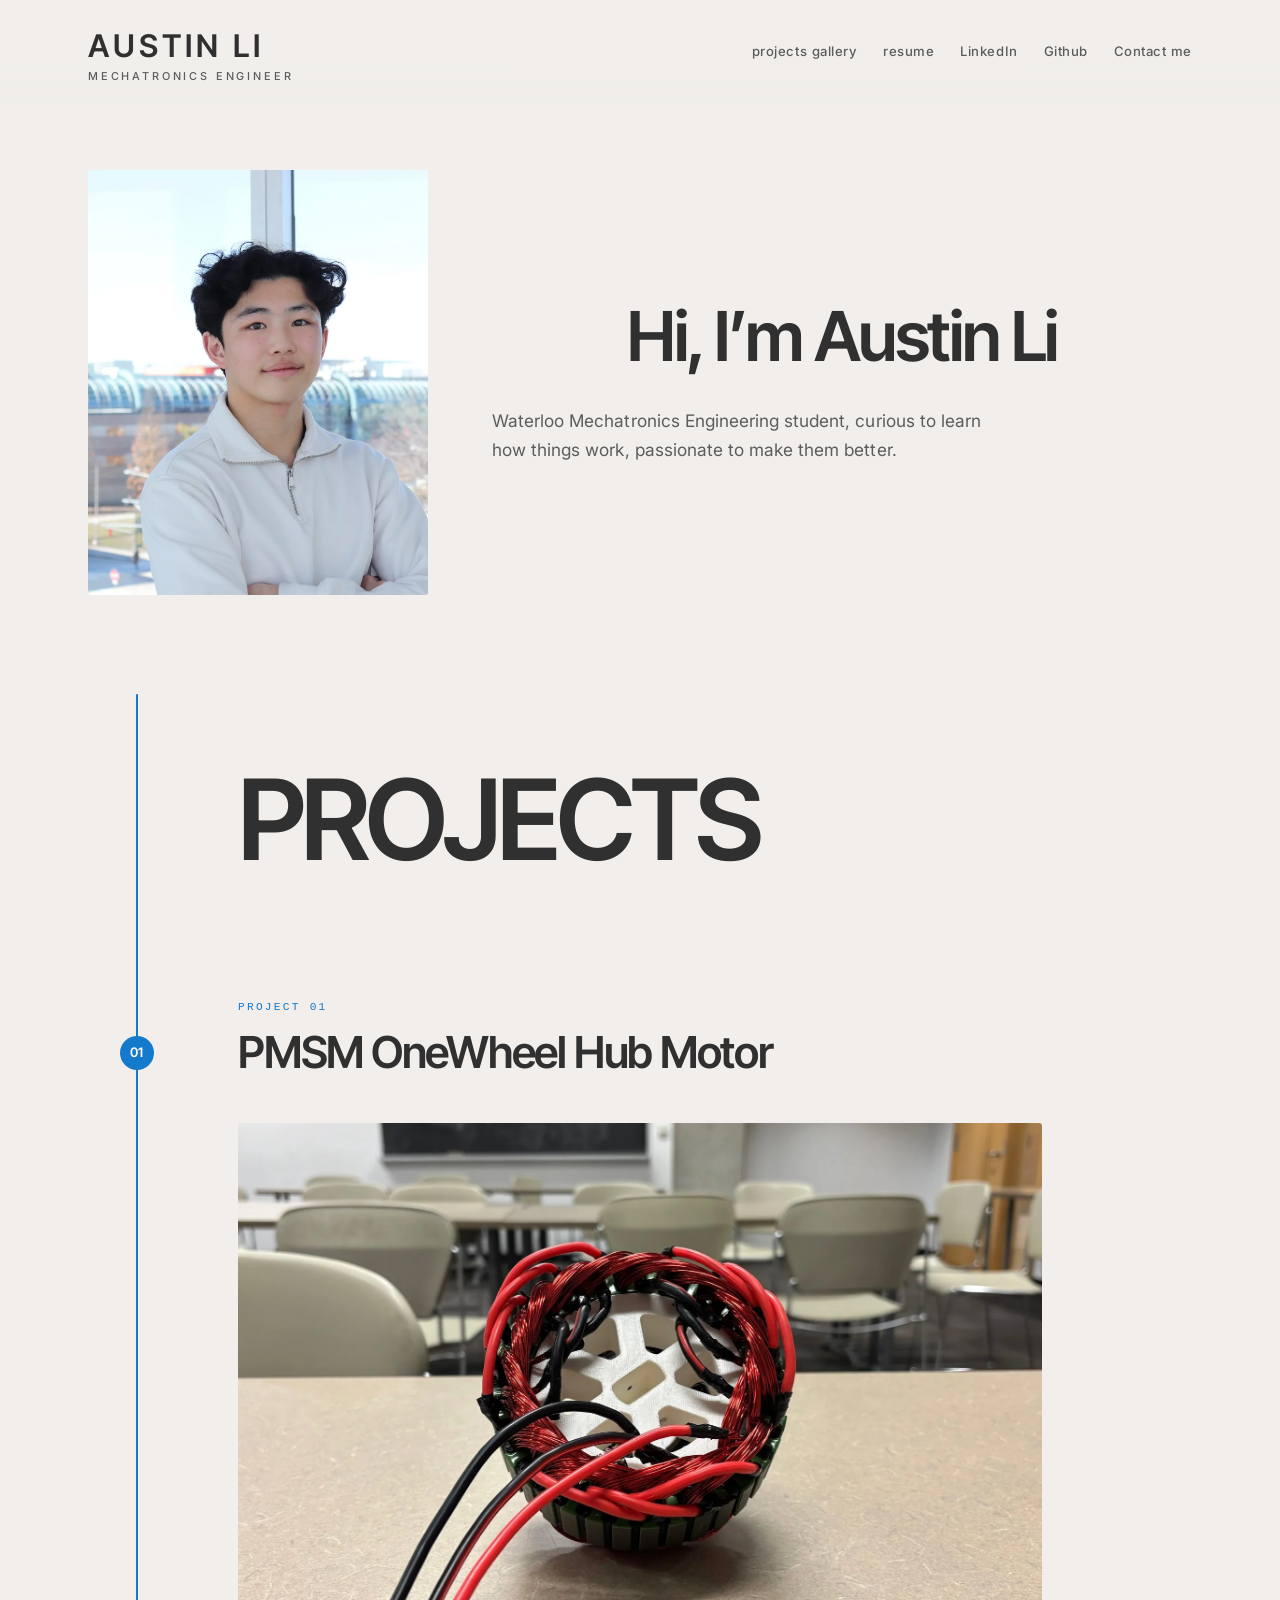
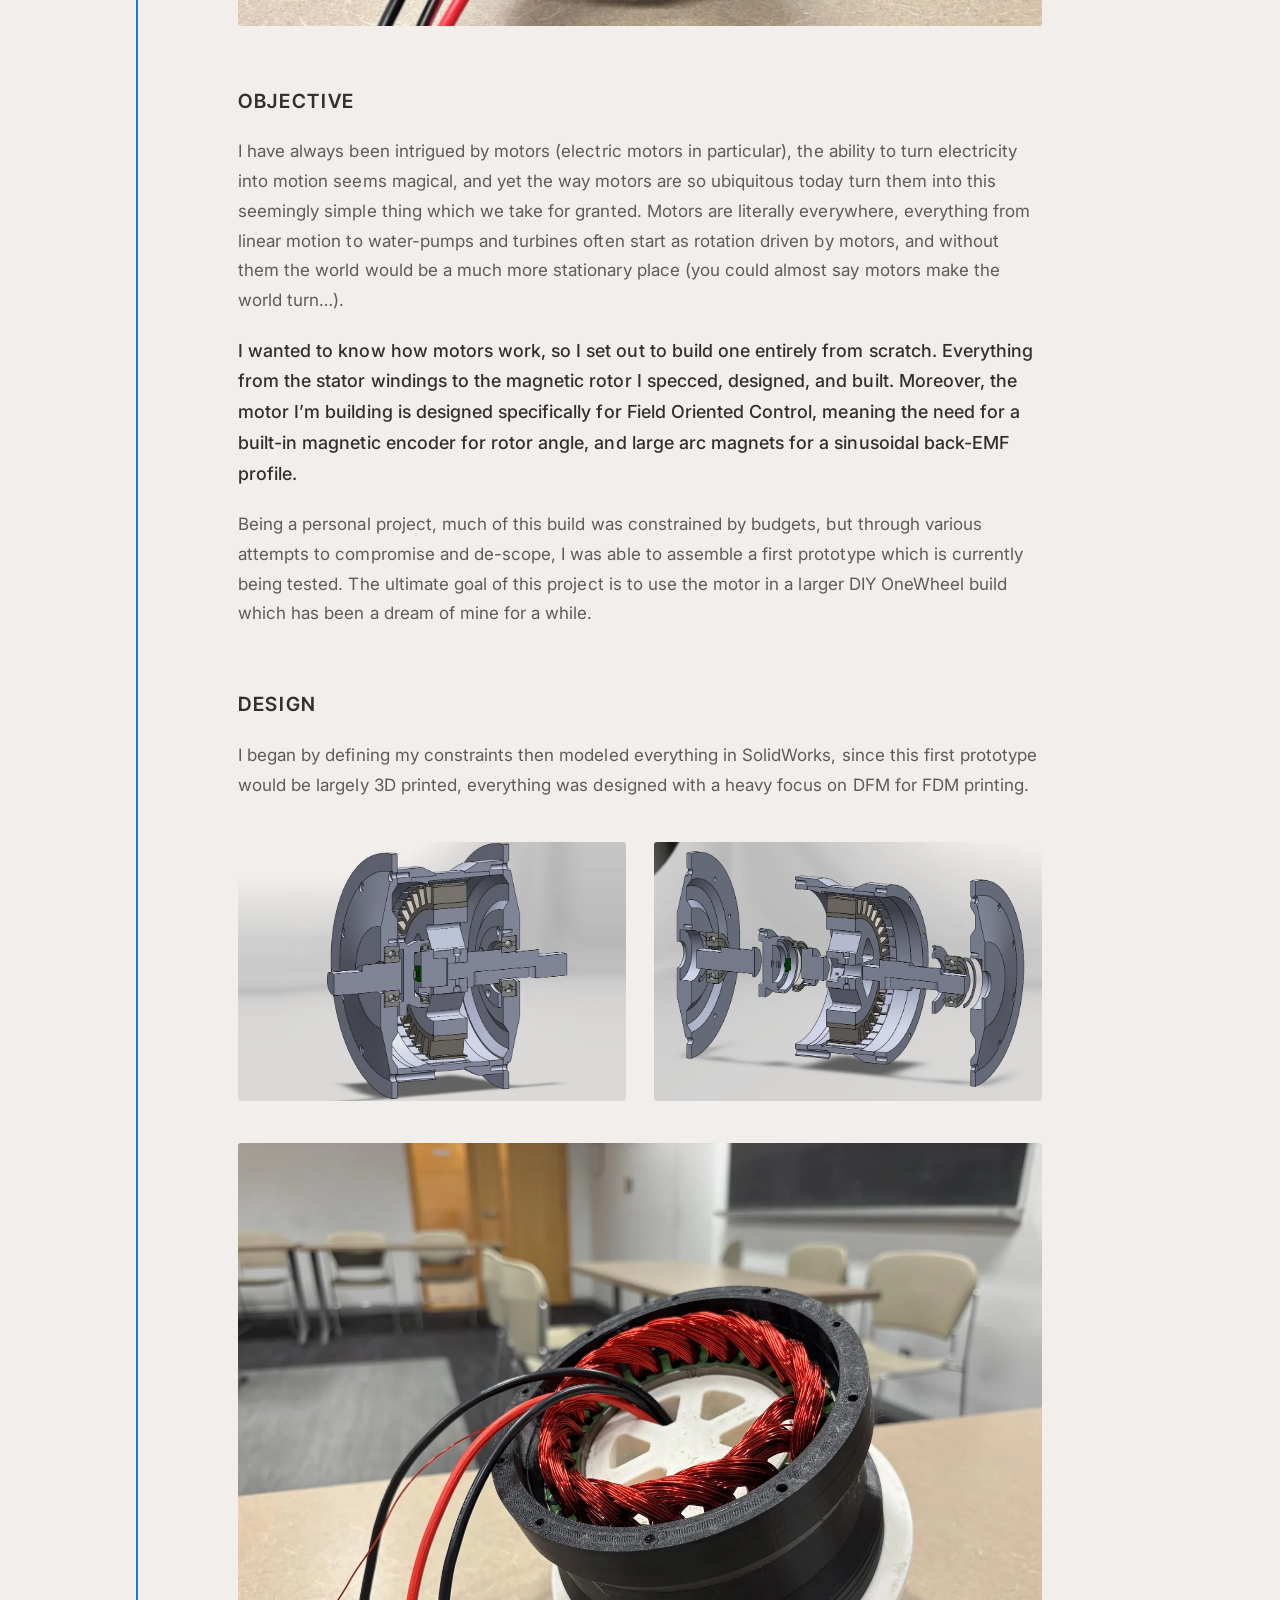
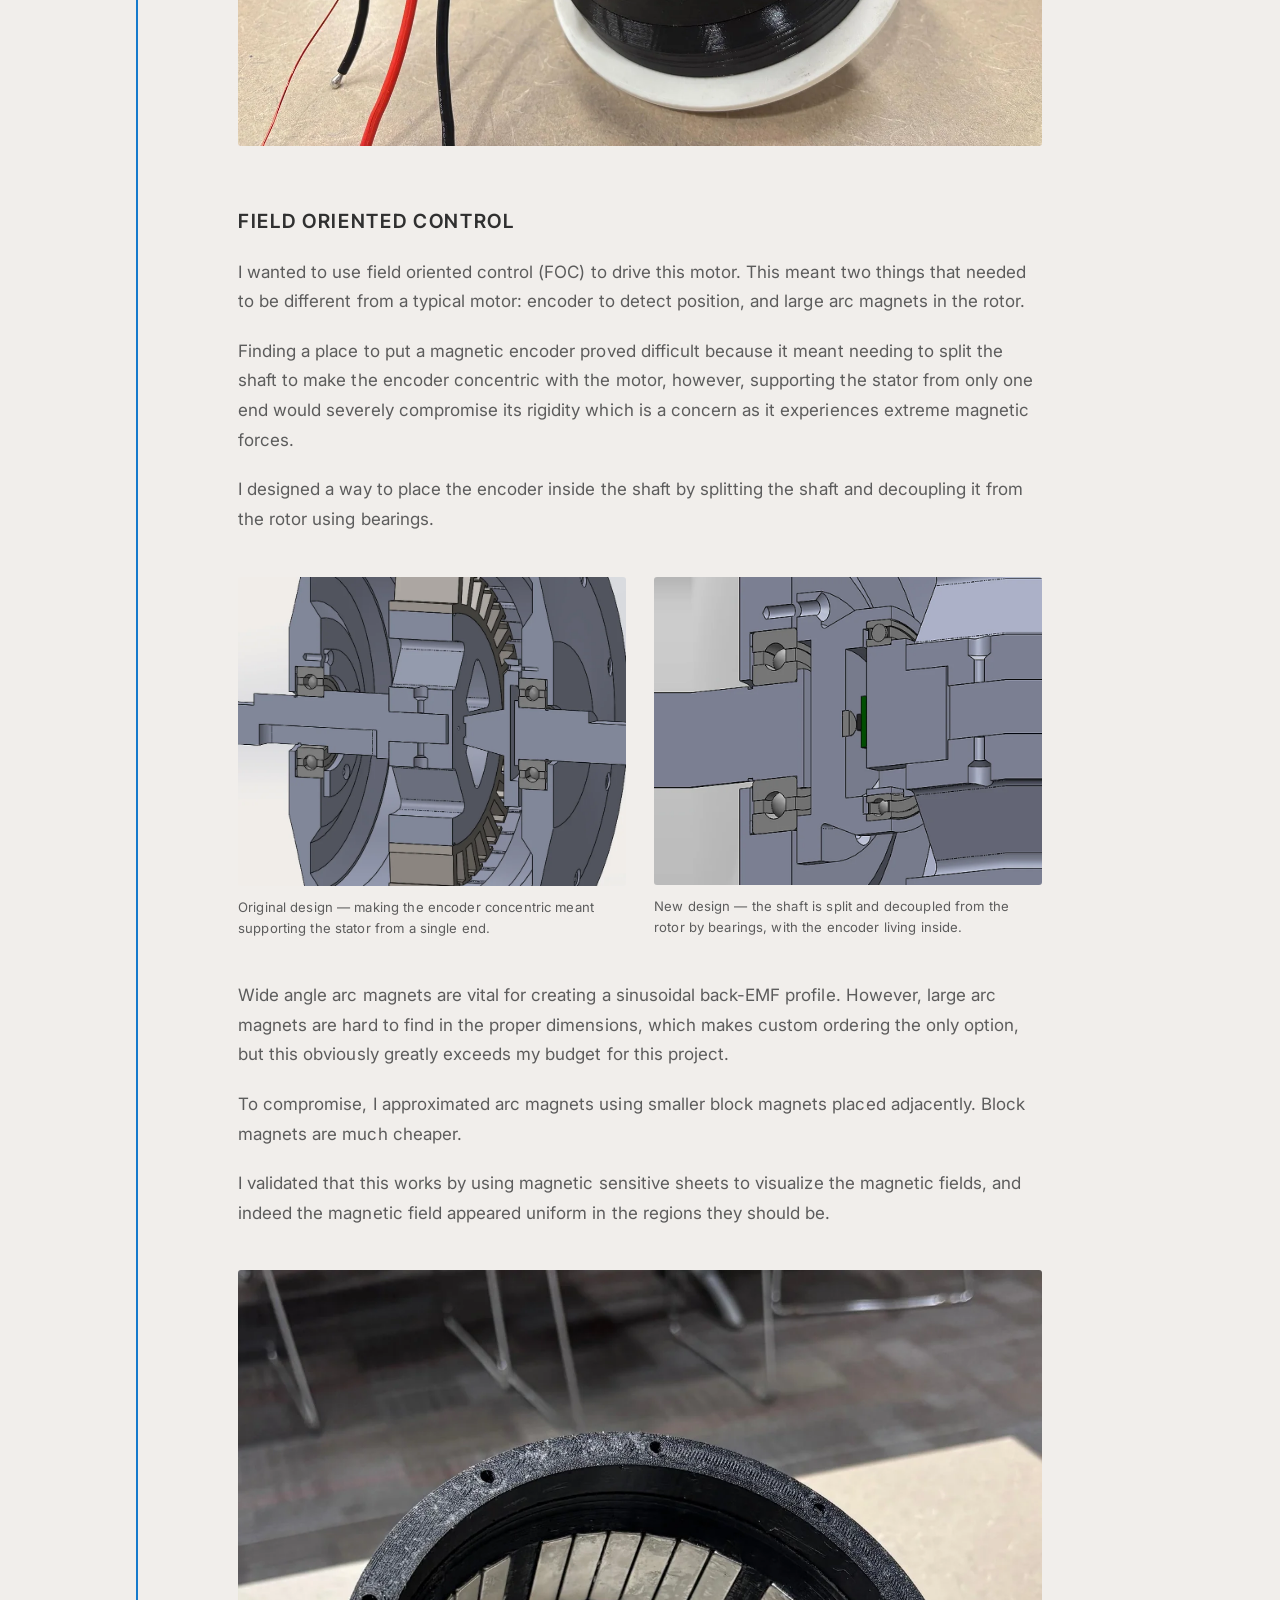
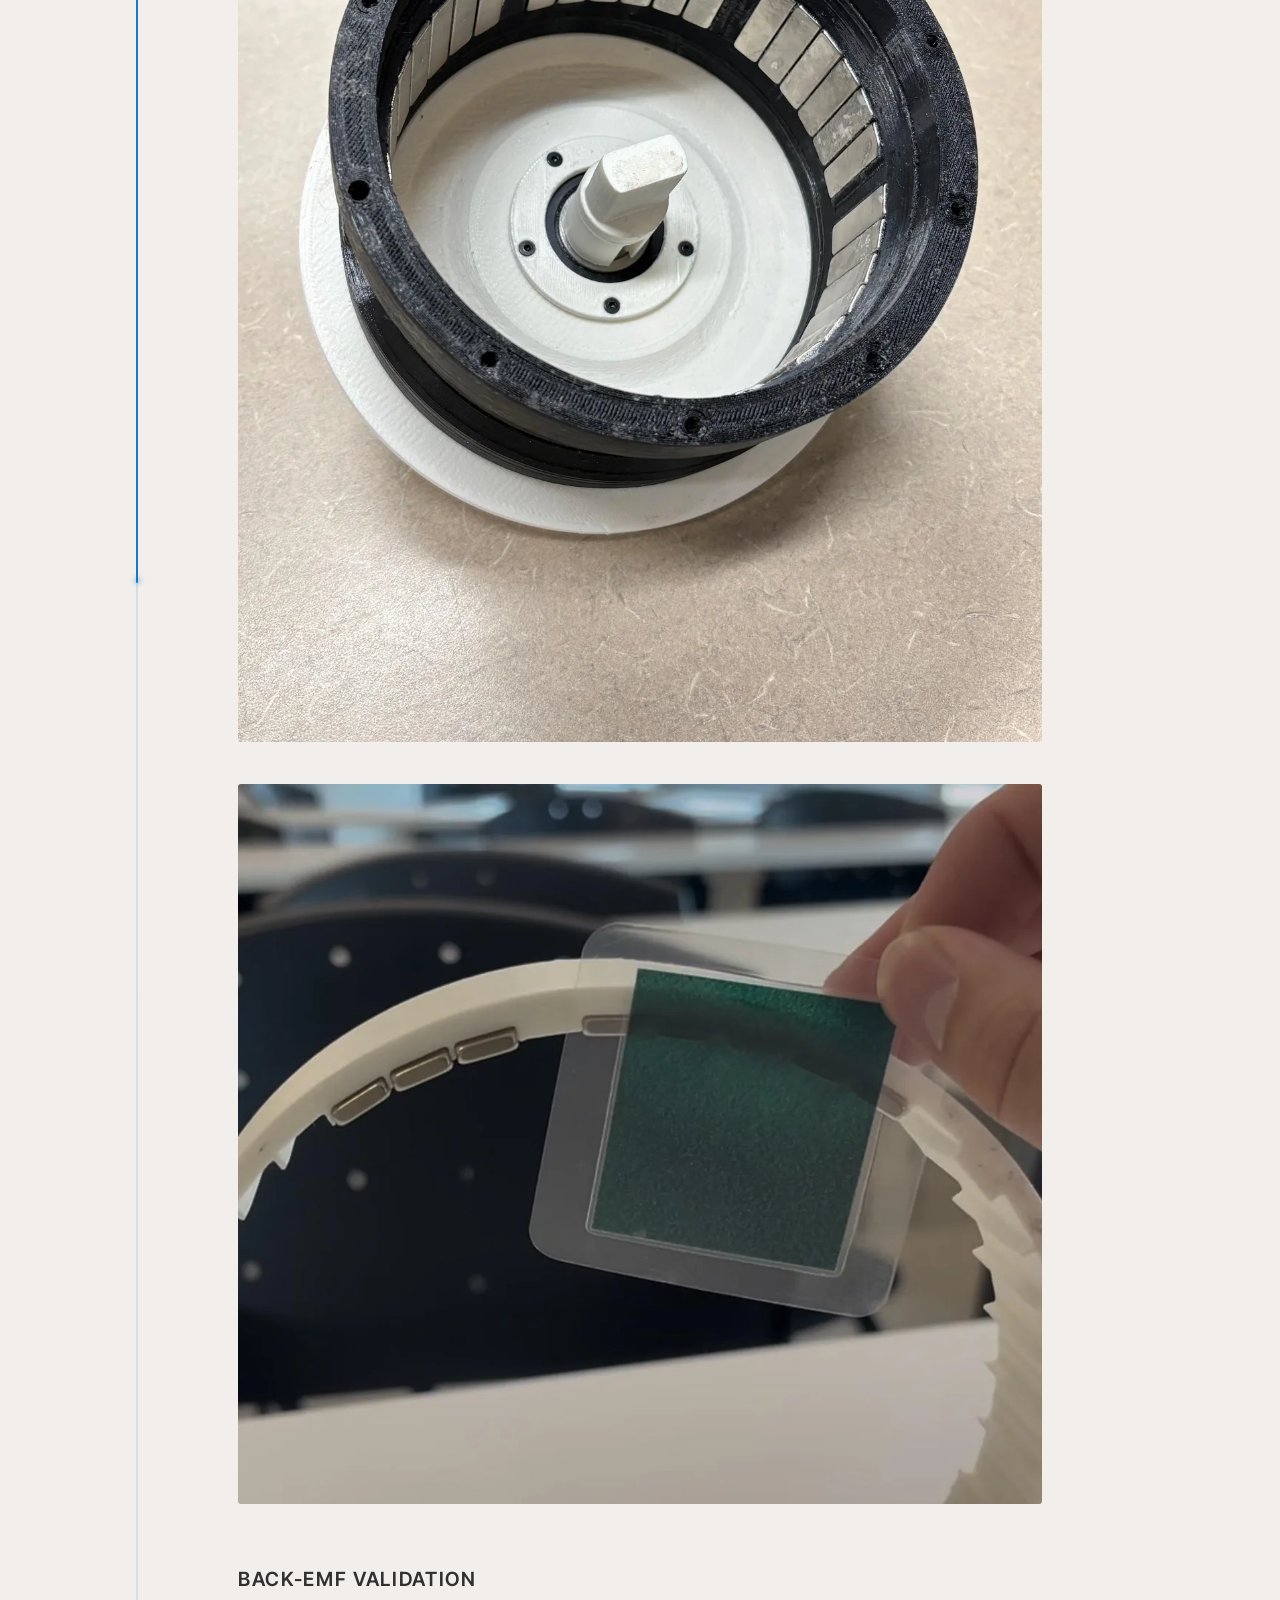
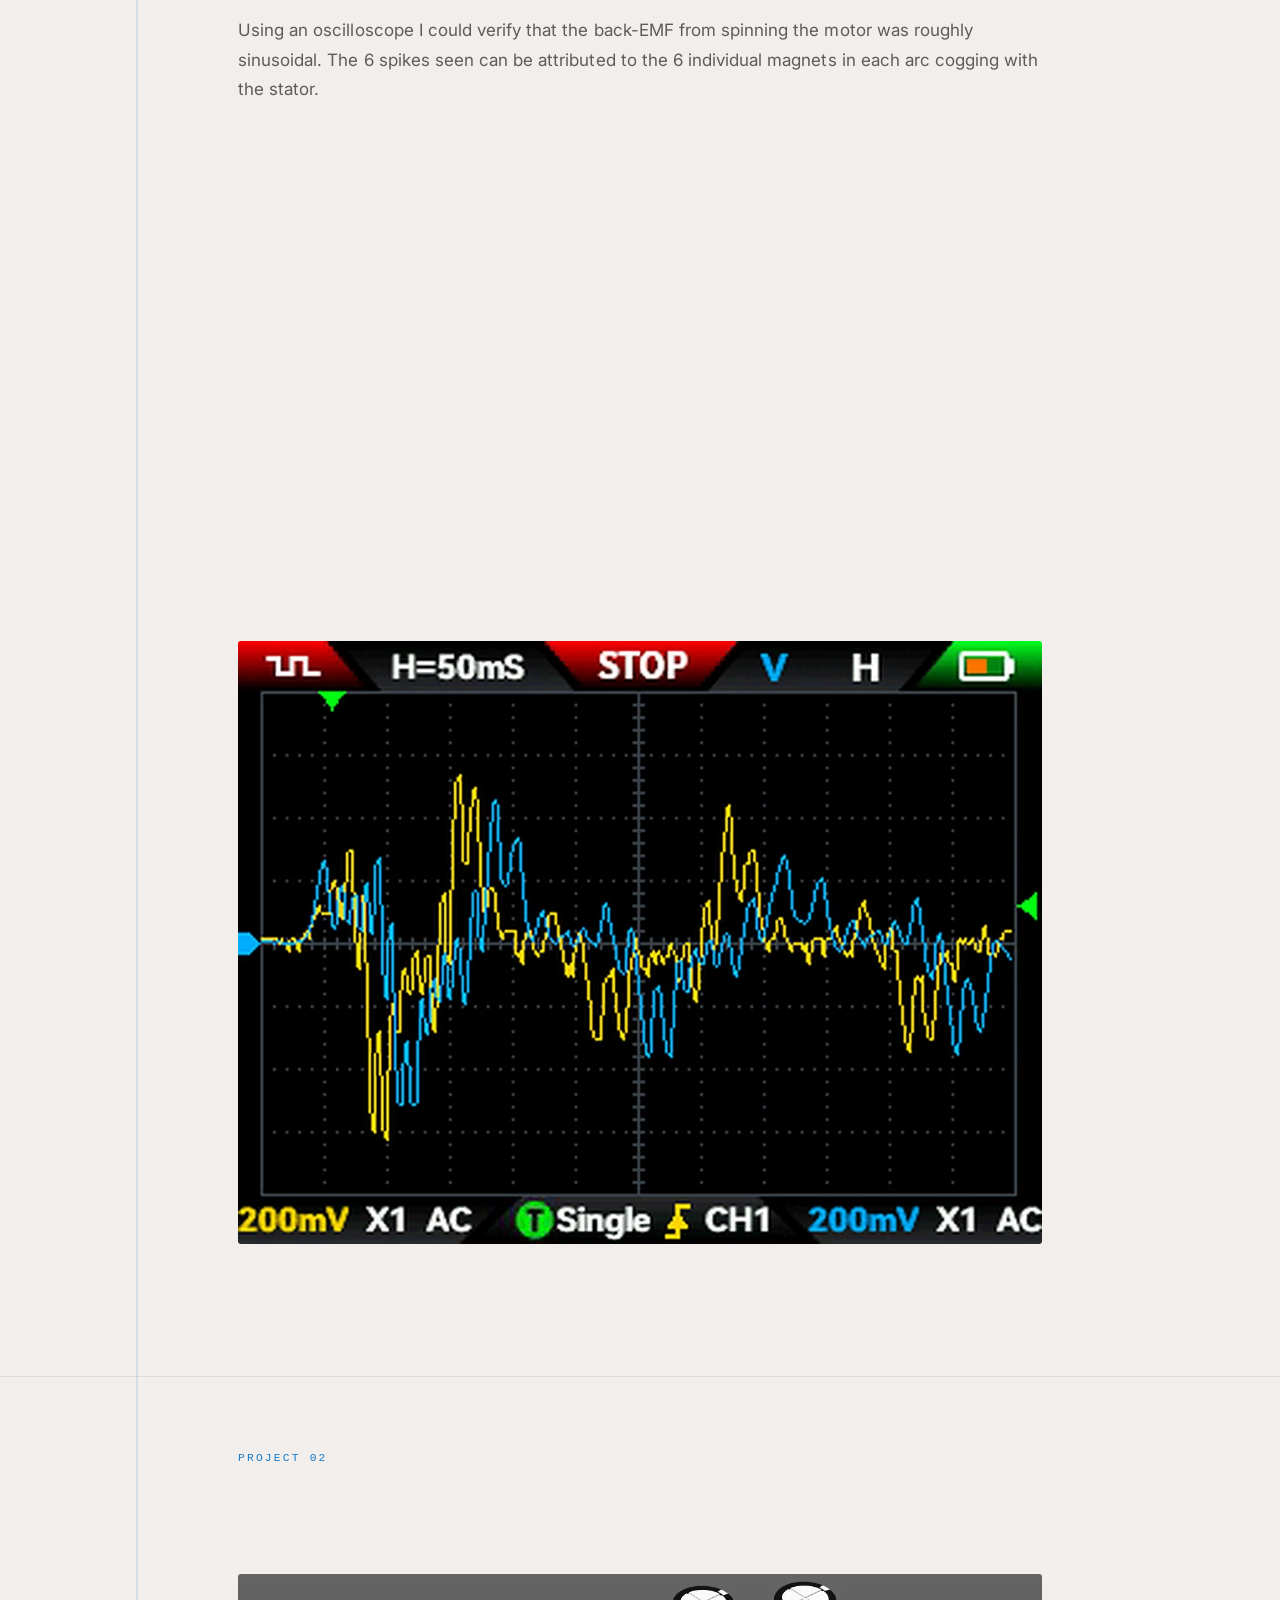
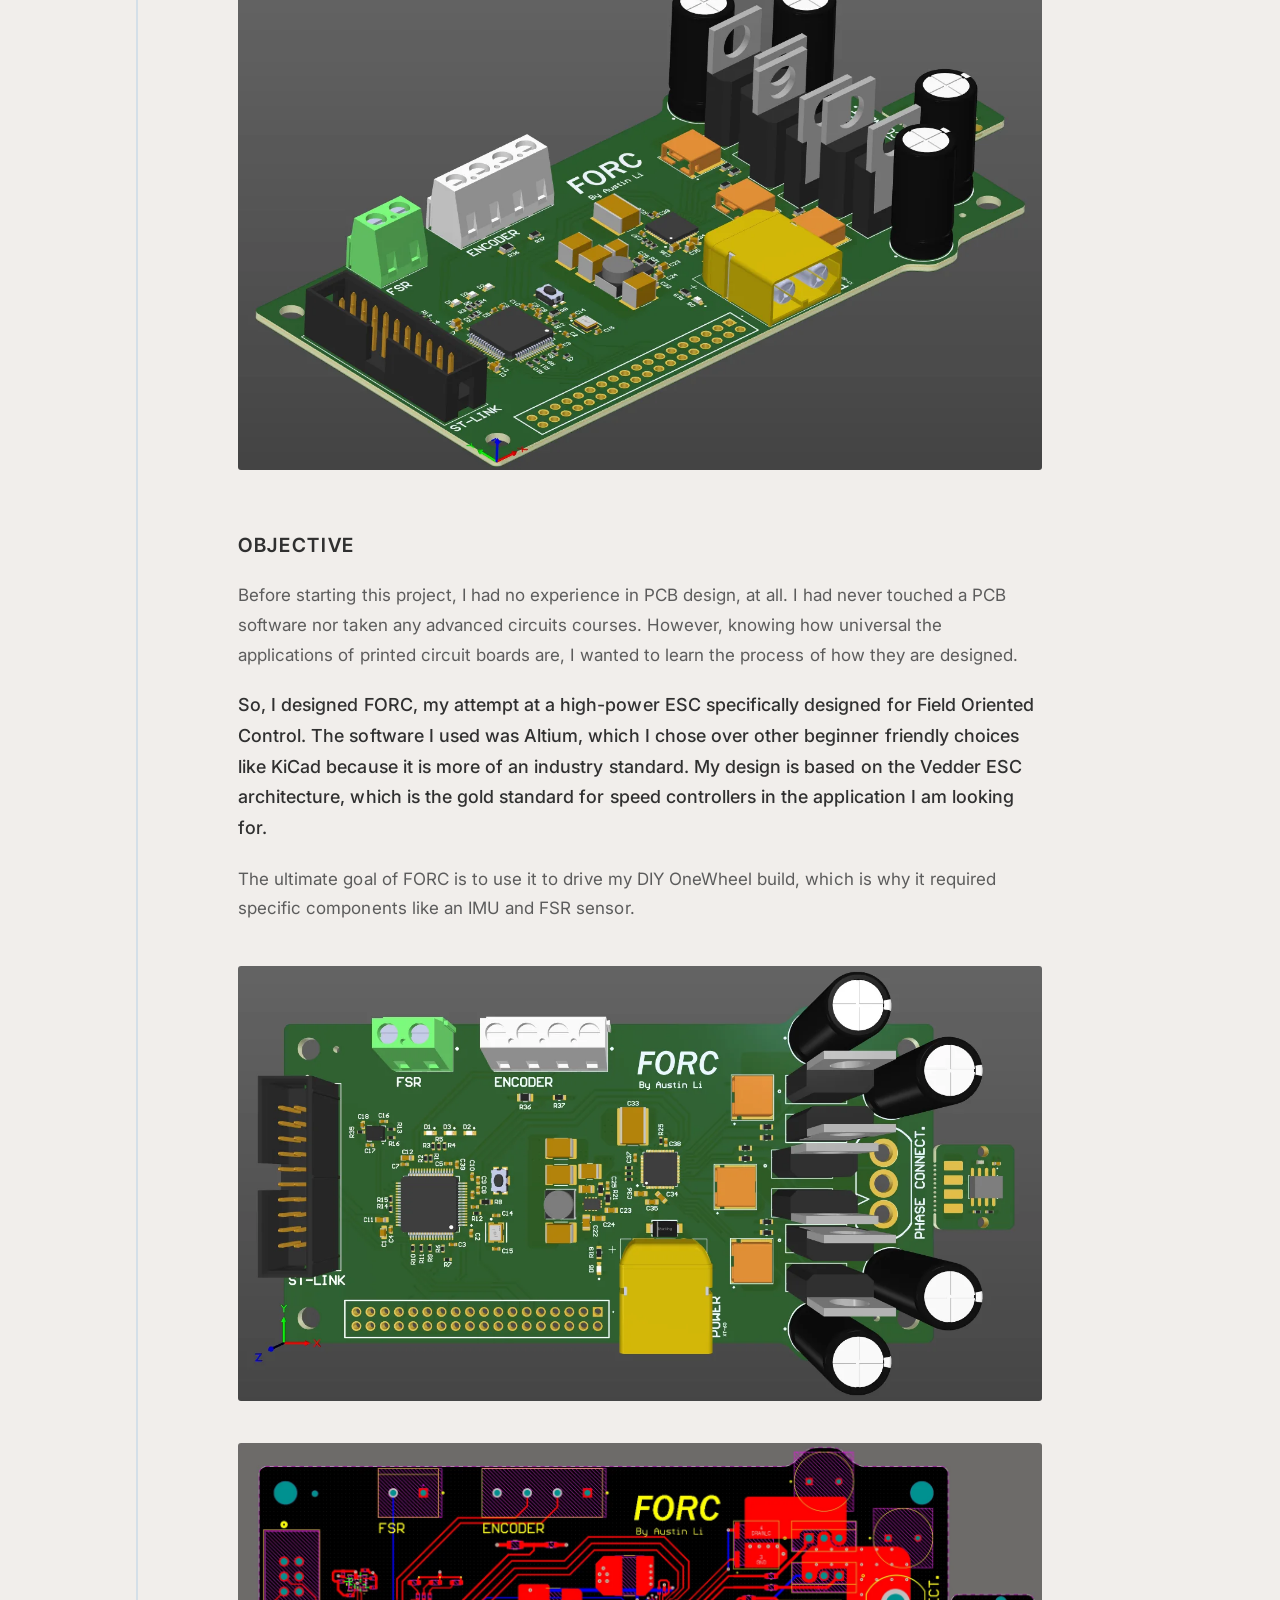
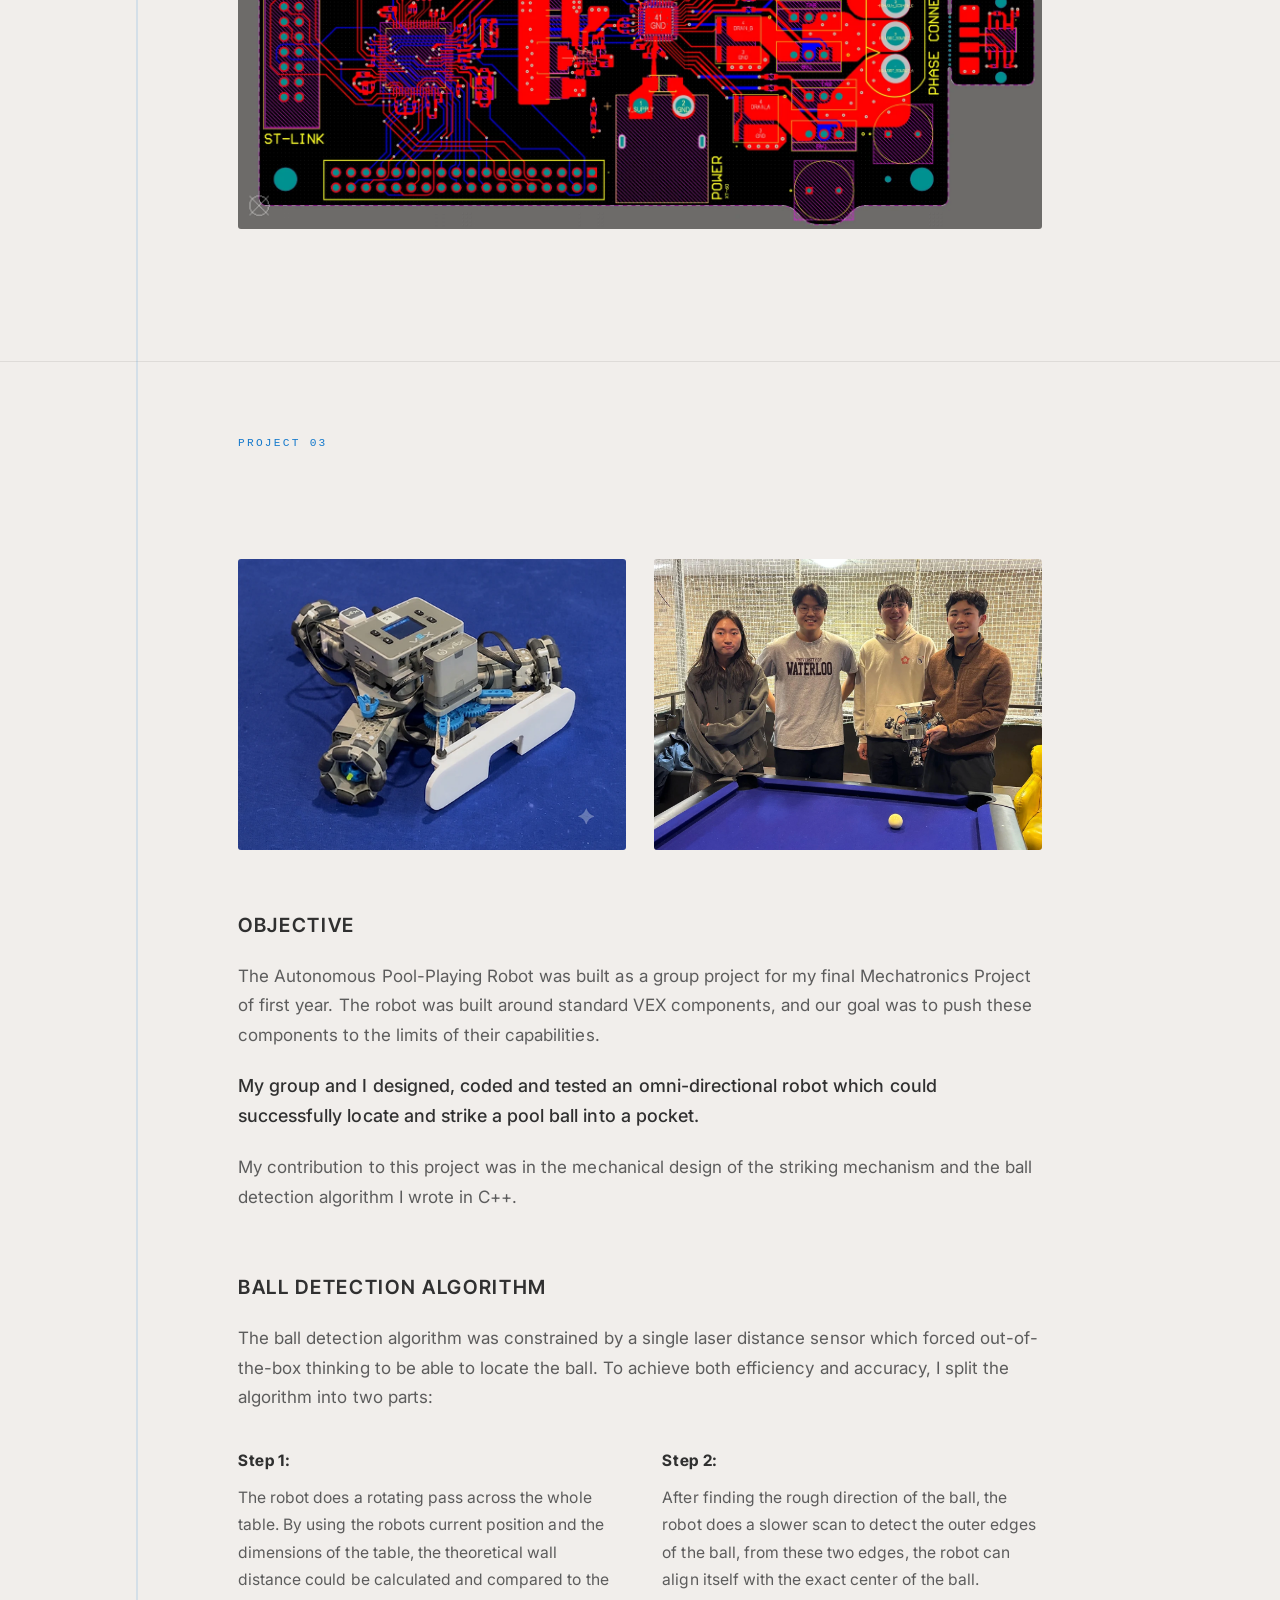
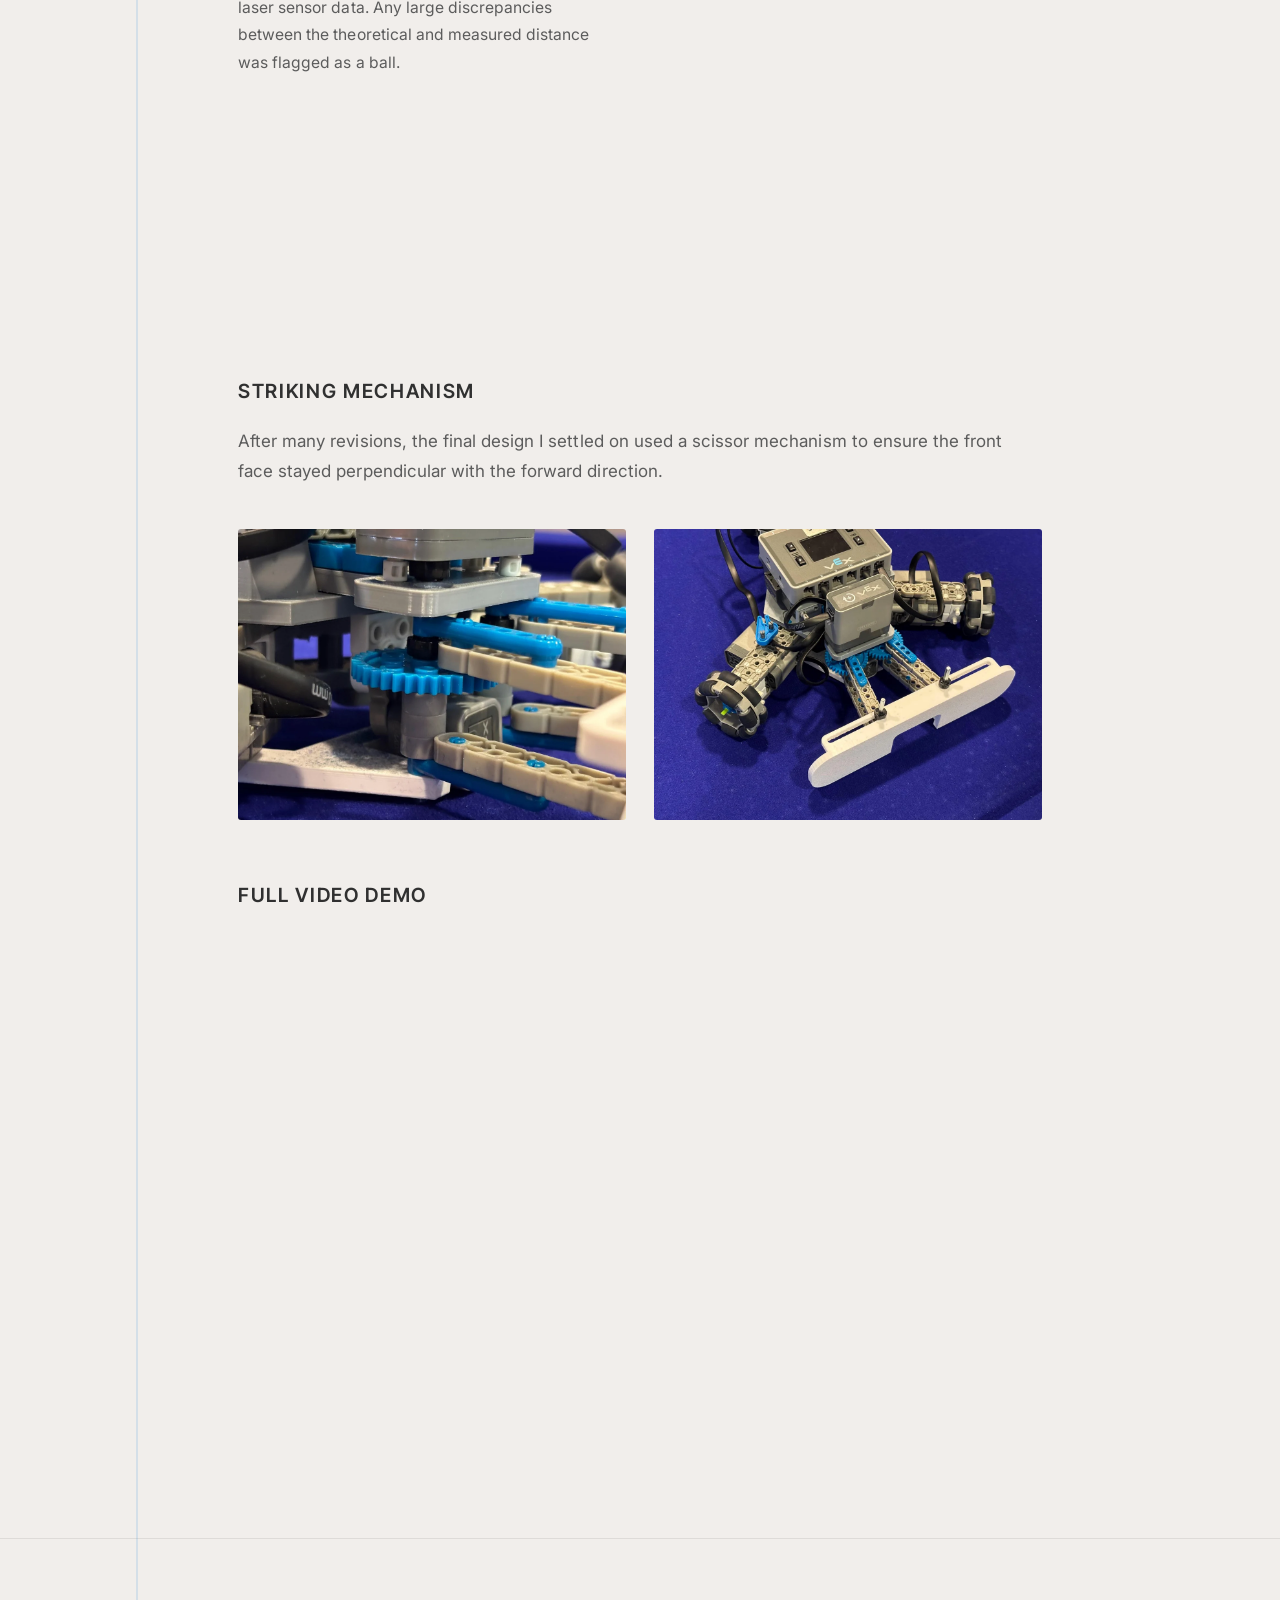
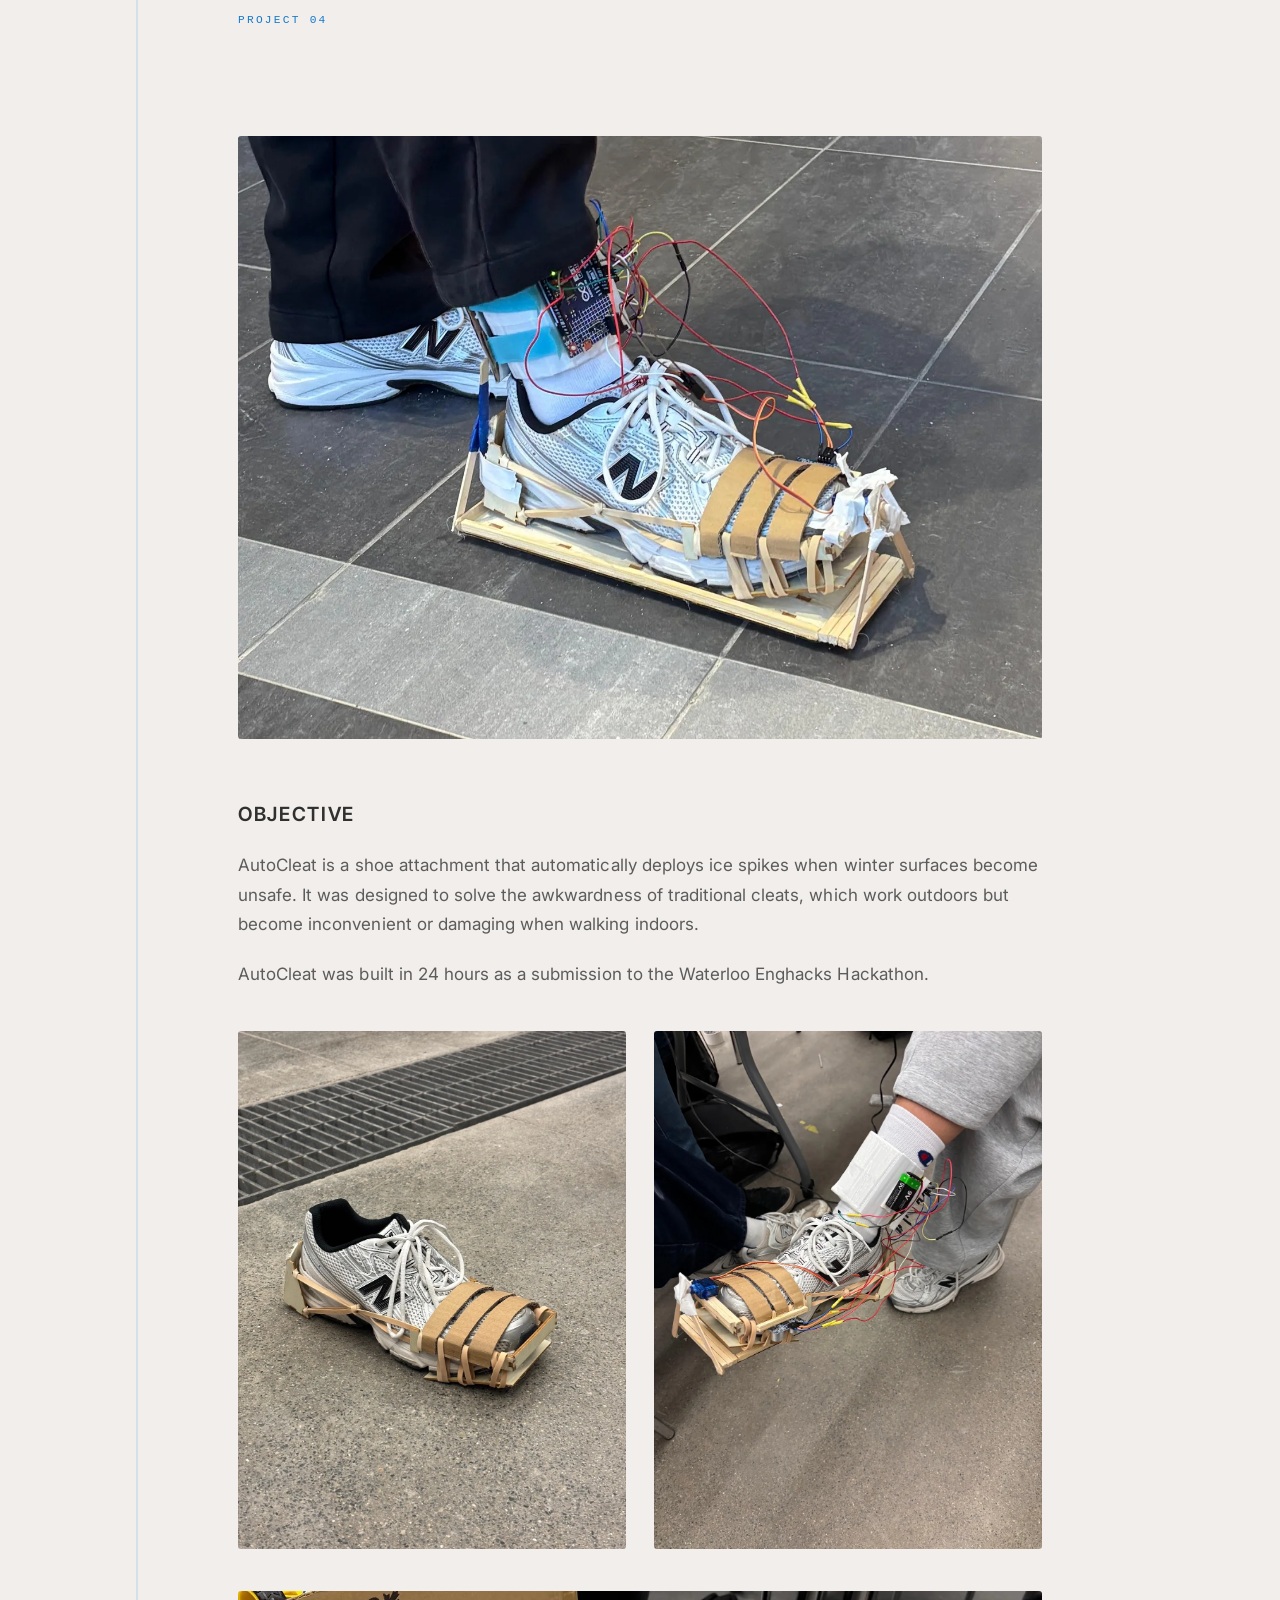
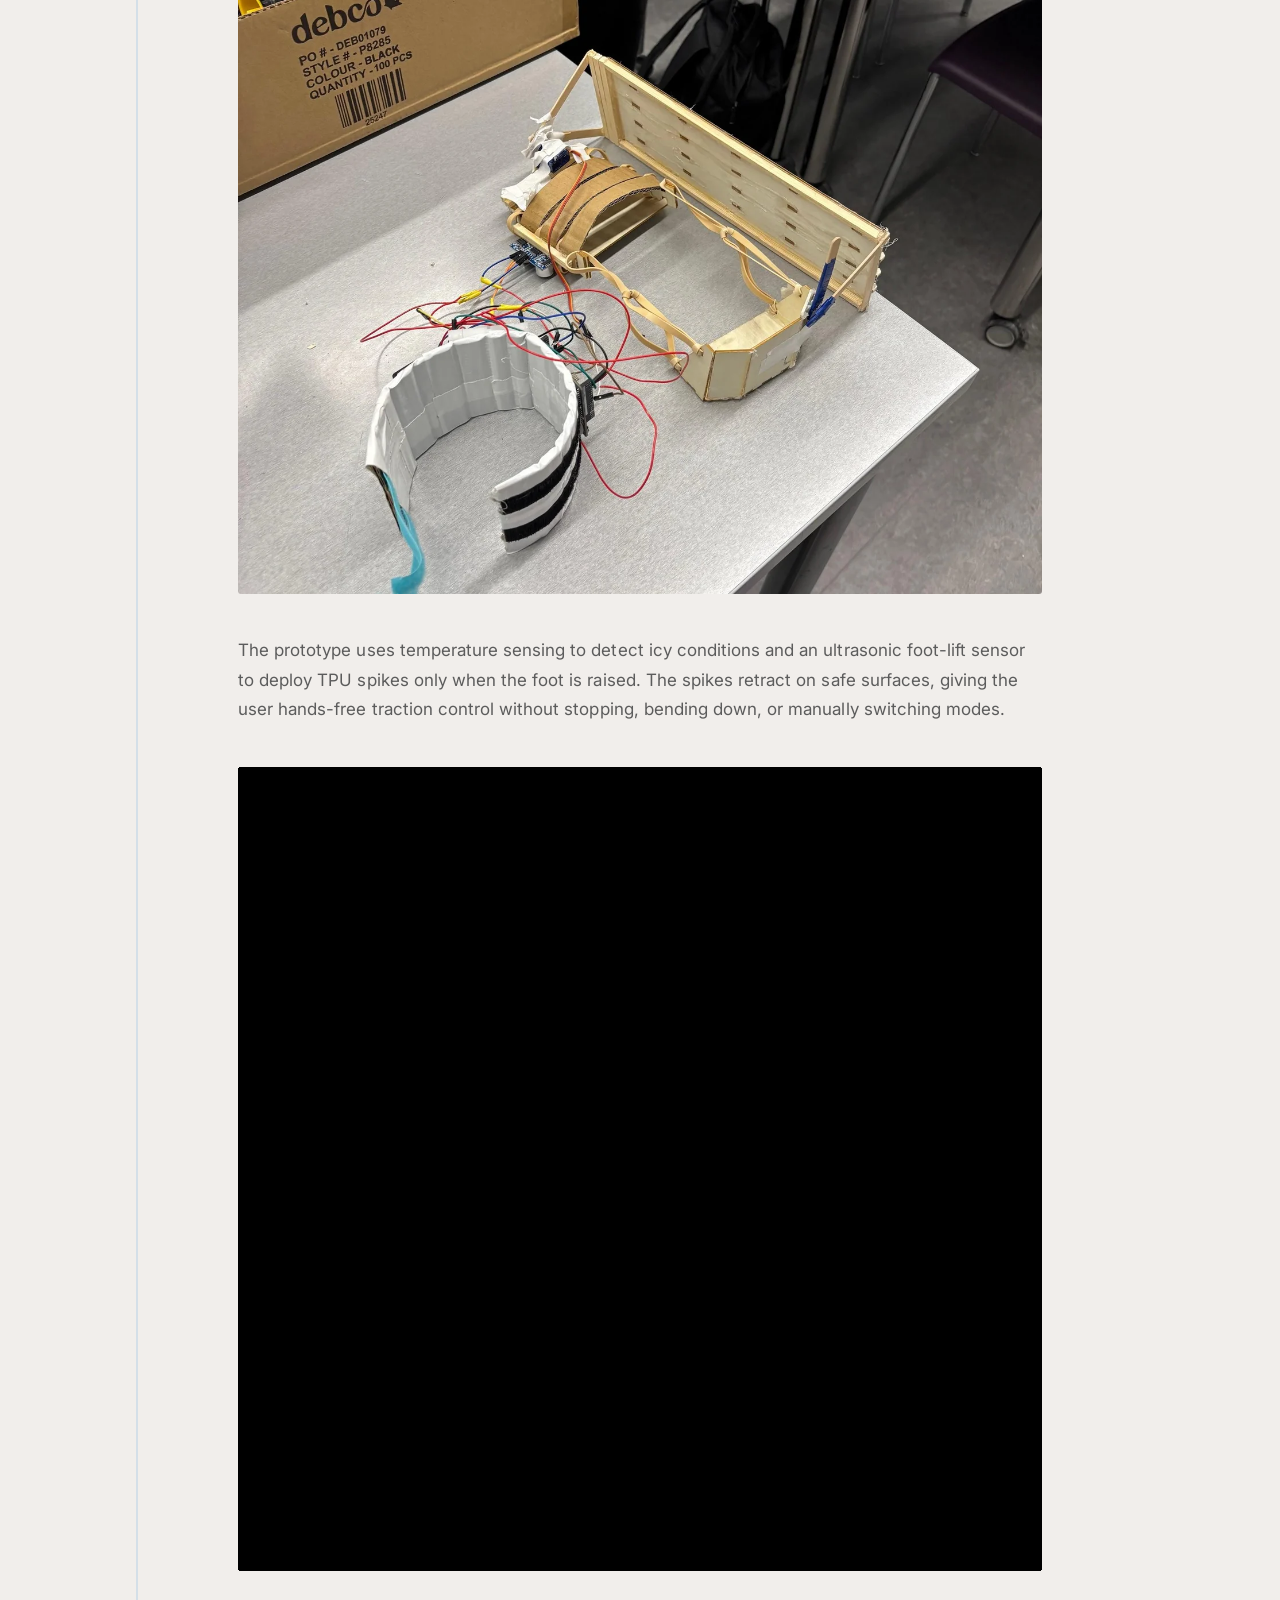
==== index.html @ 99bbe237 "Add portfolio site Static portfolio for GitHub Pages: main page with an animated project timeline, a" ====
<!DOCTYPE html>
<html lang="en">
<head>
<meta charset="utf-8">
<meta name="viewport" content="width=device-width, initial-scale=1">
<title>Austin Li — Mechatronics Engineer</title>
<meta name="description" content="Portfolio of Austin Li, a Waterloo Mechatronics Engineering student: motors, motor control, robotics and mechanical design.">
<meta name="author" content="Austin Li">
<meta name="theme-color" content="#f1eeeb">
<link rel="icon" href="data:image/svg+xml,%3Csvg xmlns='http://www.w3.org/2000/svg' viewBox='0 0 32 32'%3E%3Crect width='32' height='32' rx='7' fill='%23303030'/%3E%3Ctext x='16' y='22' font-family='Helvetica,Arial,sans-serif' font-size='15' font-weight='600' fill='%23f1eeeb' text-anchor='middle'%3EAL%3C/text%3E%3C/svg%3E">
<meta property="og:type" content="website">
<meta property="og:title" content="Austin Li — Mechatronics Engineer">
<meta property="og:description" content="Portfolio of Austin Li, a Waterloo Mechatronics Engineering student: motors, motor control, robotics and mechanical design.">
<meta property="og:image" content="https://austinnnli.github.io/assets/img/cover-motor.webp">
<meta name="twitter:card" content="summary_large_image">
<link rel="preconnect" href="https://fonts.googleapis.com">
<link rel="preconnect" href="https://fonts.gstatic.com" crossorigin>
<link rel="stylesheet" href="https://fonts.googleapis.com/css2?family=Inter+Tight:wght@400;500;600;700&amp;family=Inter:wght@300;400;500;600&amp;display=swap">
<link rel="stylesheet" href="assets/css/site.css">
<script src="assets/js/site.js" defer></script>
<script src="assets/js/cadview.js" defer></script>
</head>
<body>
<a class="skip-link" href="#main">Skip to content</a>
<header class="site-header">
  <div class="wrap site-header__inner">
    <a class="brand" href="#top" aria-label="Austin Li — back to the top">
      <div class="brand__name">Austin&nbsp;Li</div>
      <div class="brand__role">Mechatronics Engineer</div>
    </a>
    <nav class="nav" aria-label="Primary">
      <a href="gallery.html">projects gallery</a>
      <a href="assets/resume.pdf" target="_blank" rel="noopener">resume</a>
      <a href="https://www.linkedin.com/in/austin-c-li/" target="_blank" rel="noopener">LinkedIn</a>
      <a href="https://github.com/austinnnli" target="_blank" rel="noopener">Github</a>
      <button type="button" data-contact-open>Contact me</button>
    </nav>
  </div>
</header>
<main id="main">
  <span id="top"></span>

  <section class="hero wrap">
    <div class="hero__grid reveal">
      <img class="hero__photo" src="assets/img/headshot.webp"
           alt="Portrait of Austin Li" width="1100" height="1375" fetchpriority="high">
      <div>
        <h1 class="hero__title">Hi, I&rsquo;m Austin Li</h1>
        <p class="hero__lede">Waterloo Mechatronics Engineering student, curious to learn how things work, passionate to make them better.</p>
      </div>
    </div>
  </section>

  <section class="projects" data-rail-section aria-labelledby="projects-heading">
    <div class="rail" aria-hidden="true">
      <div class="rail__track"></div>
      <div class="rail__fill"></div>
    </div>

    <div class="col projects__head reveal">
      <h2 id="projects-heading">PROJECTS</h2>
    </div>

  <article class="project" data-project data-project-no="01" id="pmsm-hub-motor">
    <div class="col project__head">
      <p class="project__eyebrow">Project 01</p>
      <h2 class="project__title">PMSM OneWheel Hub Motor</h2>
    </div>
    <div class="col">
    <figure class="">
      <img src="assets/img/p1-cover.webp" alt="Hand-wound stator of the PMSM hub motor" width="1720" height="1075" loading="lazy" decoding="async">
    </figure>
    <h3 class="section-title">Objective</h3>
    <p>I have always been intrigued by motors (electric motors in particular), the ability to turn electricity into motion seems magical, and yet the way motors are so ubiquitous today turn them into this seemingly simple thing which we take for granted. Motors are literally everywhere, everything from linear motion to water-pumps and turbines often start as rotation driven by motors, and without them the world would be a much more stationary place (you could almost say motors make the world turn&hellip;).</p>
    <p class="lead">I wanted to know how motors work, so I set out to build one entirely from scratch. Everything from the stator windings to the magnetic rotor I specced, designed, and built. Moreover, the motor I&rsquo;m building is designed specifically for Field Oriented Control, meaning the need for a built-in magnetic encoder for rotor angle, and large arc magnets for a sinusoidal back-EMF profile.</p>
    <p>Being a personal project, much of this build was constrained by budgets, but through various attempts to compromise and de-scope, I was able to assemble a first prototype which is currently being tested. The ultimate goal of this project is to use the motor in a larger DIY OneWheel build which has been a dream of mine for a while.</p>
    <h3 class="section-title">Design</h3>
    <p>I began by defining my constraints then modeled everything in SolidWorks, since this first prototype would be largely 3D printed, everything was designed with a heavy focus on DFM for FDM printing.</p>
    <div class="media-pair">
    <figure class="">
      <img src="assets/img/p1-cad-section.webp" alt="Section view of the hub motor assembly in SolidWorks" width="1100" height="733" loading="lazy" decoding="async">
    </figure>
    <figure class="">
      <img src="assets/img/p1-cad-exploded.webp" alt="Exploded view of the hub motor assembly" width="1100" height="733" loading="lazy" decoding="async">
    </figure>
    </div>
    <figure class="">
      <img src="assets/img/p1-stator-housing.webp" alt="The wound stator seated in its printed housing" width="1500" height="1125" loading="lazy" decoding="async">
    </figure>
    <h3 class="section-title">Field Oriented Control</h3>
    <p>I wanted to use field oriented control (FOC) to drive this motor. This meant two things that needed to be different from a typical motor: encoder to detect position, and large arc magnets in the rotor.</p>
    <p>Finding a place to put a magnetic encoder proved difficult because it meant needing to split the shaft to make the encoder concentric with the motor, however, supporting the stator from only one end would severely compromise its rigidity which is a concern as it experiences extreme magnetic forces.</p>
    <p>I designed a way to place the encoder inside the shaft by splitting the shaft and decoupling it from the rotor using bearings.</p>
    <div class="media-pair">
    <figure class="">
      <img src="assets/img/p1-encoder-original.webp" alt="Original encoder layout, stator supported from one end only" width="950" height="757" loading="lazy" decoding="async">
      <figcaption>Original design &mdash; making the encoder concentric meant supporting the stator from a single end.</figcaption>
    </figure>
    <figure class="">
      <img src="assets/img/p1-encoder-new.webp" alt="Revised layout with a split shaft and the encoder carried inside it" width="950" height="754" loading="lazy" decoding="async">
      <figcaption>New design &mdash; the shaft is split and decoupled from the rotor by bearings, with the encoder living inside.</figcaption>
    </figure>
    </div>
    <p>Wide angle arc magnets are vital for creating a sinusoidal back-EMF profile. However, large arc magnets are hard to find in the proper dimensions, which makes custom ordering the only option, but this obviously greatly exceeds my budget for this project.</p>
    <p>To compromise, I approximated arc magnets using smaller block magnets placed adjacently. Block magnets are much cheaper.</p>
    <p>I validated that this works by using magnetic sensitive sheets to visualize the magnetic fields, and indeed the magnetic field appeared uniform in the regions they should be.</p>
    <figure class="">
      <img src="assets/img/p1-rotor.webp" alt="Rotor with block magnets arranged to approximate wide arc magnets" width="1200" height="1600" loading="lazy" decoding="async">
    </figure>
    <figure class="">
      <img src="assets/img/p1-magfield.webp" alt="Magnetic viewing film held against the rotor to check field uniformity" width="1100" height="985" loading="lazy" decoding="async">
    </figure>
    <h3 class="section-title">Back-EMF Validation</h3>
    <p>Using an oscilloscope I could verify that the back-EMF from spinning the motor was roughly sinusoidal. The 6 spikes seen can be attributed to the 6 individual magnets in each arc cogging with the stator.</p>
    <figure class="">
      <video data-autoplay muted loop playsinline preload="none" width="1200" height="676"
             poster="assets/img/poster-backemf-validation.webp" aria-label="Back-EMF measured on an oscilloscope while the motor is spun by hand">
        <source src="assets/video/backemf-validation.mp4" type="video/mp4">
        <source src="assets/video/backemf-validation.webm" type="video/webm">
      </video>
    </figure>
    <figure class="">
      <img src="assets/img/p1-scope.webp" alt="Oscilloscope trace showing a roughly sinusoidal back-EMF with six cogging spikes" width="960" height="720" loading="lazy" decoding="async">
    </figure>
    </div>
  </article>
  <article class="project" data-project data-project-no="02" id="forc-speed-controller">
    <div class="col project__head">
      <p class="project__eyebrow">Project 02</p>
      <h2 class="project__title">FORC Speed Controller</h2>
    </div>
    <div class="col">
    <figure class="">
      <img src="assets/img/p2-cover.webp" alt="3D render of the FORC speed controller PCB" width="1320" height="813" loading="lazy" decoding="async">
    </figure>
    <h3 class="section-title">Objective</h3>
    <p>Before starting this project, I had no experience in PCB design, at all. I had never touched a PCB software nor taken any advanced circuits courses. However, knowing how universal the applications of printed circuit boards are, I wanted to learn the process of how they are designed.</p>
    <p class="lead">So, I designed FORC, my attempt at a high-power ESC specifically designed for Field Oriented Control. The software I used was Altium, which I chose over other beginner friendly choices like KiCad because it is more of an industry standard. My design is based on the Vedder ESC architecture, which is the gold standard for speed controllers in the application I am looking for.</p>
    <p>The ultimate goal of FORC is to use it to drive my DIY OneWheel build, which is why it required specific components like an IMU and FSR sensor.</p>
    <figure class="">
      <img src="assets/img/p2-top.webp" alt="Top-down render of the FORC board showing the power stage and connectors" width="1400" height="758" loading="lazy" decoding="async">
    </figure>
    <figure class="">
      <img src="assets/img/p2-layout.webp" alt="Altium board layout of FORC with copper pours and routing visible" width="1680" height="806" loading="lazy" decoding="async">
    </figure>
    </div>
  </article>
  <article class="project" data-project data-project-no="03" id="pool-robot">
    <div class="col project__head">
      <p class="project__eyebrow">Project 03</p>
      <h2 class="project__title">Autonomous Pool-Playing Robot</h2>
    </div>
    <div class="col">
    <div class="media-pair">
    <figure class="">
      <img src="assets/img/p3-cover.webp" alt="The autonomous pool-playing robot on the table" width="1100" height="825" loading="lazy" decoding="async">
    </figure>
    <figure class="">
      <img src="assets/img/p3-team.webp" alt="The project team with the robot at the pool table" width="1400" height="1050" loading="lazy" decoding="async">
    </figure>
    </div>
    <h3 class="section-title">Objective</h3>
    <p>The Autonomous Pool-Playing Robot was built as a group project for my final Mechatronics Project of first year. The robot was built around standard VEX components, and our goal was to push these components to the limits of their capabilities.</p>
    <p class="lead">My group and I designed, coded and tested an omni-directional robot which could successfully locate and strike a pool ball into a pocket.</p>
    <p>My contribution to this project was in the mechanical design of the striking mechanism and the ball detection algorithm I wrote in C++.</p>
    <h3 class="section-title">Ball Detection Algorithm</h3>
    <p>The ball detection algorithm was constrained by a single laser distance sensor which forced out-of-the-box thinking to be able to locate the ball. To achieve both efficiency and accuracy, I split the algorithm into two parts:</p>
    <div class="steps">
      <div class="step">
        <p class="step__no">Step 1:</p>
        <p>The robot does a rotating pass across the whole table. By using the robots current position and the dimensions of the table, the theoretical wall distance could be calculated and compared to the laser sensor data. Any large discrepancies between the theoretical and measured distance was flagged as a ball.</p>
    <figure class="">
      <video data-autoplay muted loop playsinline preload="none" width="1200" height="676"
             poster="assets/img/poster-pool-general-scan.webp" aria-label="The robot performing a rotating scan of the whole table">
        <source src="assets/video/pool-general-scan.mp4" type="video/mp4">
        <source src="assets/video/pool-general-scan.webm" type="video/webm">
      </video>
    </figure>
      </div>
      <div class="step">
        <p class="step__no">Step 2:</p>
        <p>After finding the rough direction of the ball, the robot does a slower scan to detect the outer edges of the ball, from these two edges, the robot can align itself with the exact center of the ball.</p>
    <figure class="">
      <video data-autoplay muted loop playsinline preload="none" width="1200" height="676"
             poster="assets/img/poster-pool-ball-centering.webp" aria-label="The robot scanning slowly to find both edges of the ball and centre on it">
        <source src="assets/video/pool-ball-centering.mp4" type="video/mp4">
        <source src="assets/video/pool-ball-centering.webm" type="video/webm">
      </video>
    </figure>
      </div>
    </div>
    <h3 class="section-title">Striking Mechanism</h3>
    <p>After many revisions, the final design I settled on used a scissor mechanism to ensure the front face stayed perpendicular with the forward direction.</p>
    <div class="media-pair">
    <figure class="">
      <img src="assets/img/p3-strike-detail.webp" alt="Close-up of the scissor linkage driving the striking face" width="1200" height="900" loading="lazy" decoding="async">
    </figure>
    <figure class="">
      <img src="assets/img/p3-strike-full.webp" alt="The complete robot showing the striking face extended" width="1200" height="900" loading="lazy" decoding="async">
    </figure>
    </div>
    <h3 class="section-title">Full Video Demo</h3>
    <figure class="">
      <video data-autoplay muted loop playsinline preload="none" width="1200" height="676"
             poster="assets/img/poster-pool-full-demo.webp" aria-label="Full demonstration of the robot locating and striking the ball into a pocket">
        <source src="assets/video/pool-full-demo.mp4" type="video/mp4">
        <source src="assets/video/pool-full-demo.webm" type="video/webm">
      </video>
    </figure>
    </div>
  </article>
  <article class="project" data-project data-project-no="04" id="autocleat">
    <div class="col project__head">
      <p class="project__eyebrow">Project 04</p>
      <h2 class="project__title">AutoCleat</h2>
    </div>
    <div class="col">
    <figure class="">
      <img src="assets/img/p4-cover.webp" alt="AutoCleat mounted on a shoe with its control electronics" width="1400" height="1050" loading="lazy" decoding="async">
    </figure>
    <h3 class="section-title">Objective</h3>
    <p>AutoCleat is a shoe attachment that automatically deploys ice spikes when winter surfaces become unsafe. It was designed to solve the awkwardness of traditional cleats, which work outdoors but become inconvenient or damaging when walking indoors.</p>
    <p>AutoCleat was built in 24 hours as a submission to the Waterloo Enghacks Hackathon.</p>
    <div class="media-pair">
    <figure class="">
      <img src="assets/img/p4-shoe-side.webp" alt="Side view of the AutoCleat frame strapped to a shoe" width="1100" height="1467" loading="lazy" decoding="async">
    </figure>
    <figure class="">
      <img src="assets/img/p4-shoe-worn.webp" alt="AutoCleat being worn, with wiring to the ankle-mounted controller" width="1100" height="1467" loading="lazy" decoding="async">
    </figure>
    </div>
    <figure class="">
      <img src="assets/img/p4-prototype.webp" alt="The AutoCleat prototype and its ankle cuff on the bench" width="1400" height="1050" loading="lazy" decoding="async">
    </figure>
    <p>The prototype uses temperature sensing to detect icy conditions and an ultrasonic foot-lift sensor to deploy TPU spikes only when the foot is raised. The spikes retract on safe surfaces, giving the user hands-free traction control without stopping, bending down, or manually switching modes.</p>
    <figure class="">
      <video data-autoplay muted loop playsinline preload="none" width="1080" height="1080"
             poster="assets/img/poster-autocleat-demo.webp" aria-label="AutoCleat deploying and retracting its spikes on demand">
        <source src="assets/video/autocleat-demo.mp4" type="video/mp4">
        <source src="assets/video/autocleat-demo.webm" type="video/webm">
      </video>
    </figure>
    </div>
  </article>
  <article class="project" data-project data-project-no="05" id="cycloidal-gearbox">
    <div class="col project__head">
      <p class="project__eyebrow">Project 05</p>
      <h2 class="project__title">Cycloidal Gearbox for Robotic Joints</h2>
    </div>
    <div class="col">
    <figure class="">
      <img src="assets/img/p5-photo-a.webp" alt="The printed cycloidal gearbox with its output arm attached" width="1300" height="975" loading="lazy" decoding="async">
    </figure>
    <h3 class="section-title">Objective</h3>
    <p>This cycloidal gearbox was designed to be a compact reducer for use in robotic joints. The final dimensions measure 22mm in thickness.</p>
    <figure class="">
      <img src="assets/img/p5-photo-b.webp" alt="Top view of the assembled cycloidal gearbox showing its low profile" width="1300" height="975" loading="lazy" decoding="async">
    </figure>
    <figure class="">
      <img src="assets/img/p5-exploded.webp" alt="Exploded CAD view of the cycloidal gearbox internals" width="991" height="1131" loading="lazy" decoding="async">
    </figure>
    </div>
  </article>
  <article class="project" data-project data-project-no="06" id="rocket-trailer">
    <div class="col project__head">
      <p class="project__eyebrow">Project 06</p>
      <h2 class="project__title">Rocket Transport Trailer CAD</h2>
    </div>
    <div class="col">
    <figure class="">
      <img src="assets/img/p6-cover.webp" alt="CAD render of the rocket transport trailer deck and rails" width="1720" height="755" loading="lazy" decoding="async">
    </figure>
    <h3 class="section-title">Objective</h3>
    <p>I created an accurate model of a transport trailer in CAD (SolidWorks) which proved to be mission critical for designing fixtures to transport the Team&rsquo;s rocket to the launch site.</p>
    <figure class="">
      <img src="assets/img/p6-cad-iso.webp" alt="Isometric CAD view of the complete trailer model" width="1290" height="644" loading="lazy" decoding="async">
    </figure>
    <div class="media-stack">
    <figure class="">
      <img src="assets/img/p6-real.webp" alt="Photograph of the real transport trailer" width="1600" height="900" loading="lazy" decoding="async">
    </figure>
    <figure class="">
      <img src="assets/img/p6-cad-side.webp" alt="Side elevation of the CAD trailer model for comparison" width="1720" height="481" loading="lazy" decoding="async">
    </figure>
    </div>
    <h3 class="section-title">Explore the model</h3>
    <figure>
      <div class="cad" data-model="assets/model/trailer.glb">
        <canvas class="cad__stage"></canvas>
        <div class="cad__status">Loading model&hellip;</div>
        <div class="cad__hint">Drag to orbit &middot; scroll to zoom</div>
        <button type="button" class="cad__reset">Reset view</button>
      </div>
      <figcaption>The SolidWorks assembly, tessellated straight from its STEP file &mdash; drag to orbit, scroll to zoom, shift-drag to pan.</figcaption>
    </figure>
    </div>
  </article>
  </section>
</main>

<button type="button" class="skip-next" aria-label="Skip to the next project">
  <span>skip to the next project</span>
  <svg width="13" height="13" viewBox="0 0 13 13" fill="none" aria-hidden="true">
    <path d="M6.5 1v10M2.5 7.2l4 4 4-4" stroke="currentColor" stroke-width="1.4"
          stroke-linecap="round" stroke-linejoin="round"/>
  </svg>
</button>

<footer class="site-footer">
  <div class="wrap site-footer__inner">
    <span>&copy; 2026 Austin Li</span>
    <nav aria-label="Elsewhere">
      <a href="gallery.html">Projects gallery</a>
      <a href="assets/resume.pdf" target="_blank" rel="noopener">Resume</a>
      <a href="https://www.linkedin.com/in/austin-c-li/" target="_blank" rel="noopener">LinkedIn</a>
      <a href="https://github.com/austinnnli" target="_blank" rel="noopener">Github</a>
      <a href="mailto:austincheungli@gmail.com">Email</a>
    </nav>
  </div>
</footer>
<div class="modal" id="contact-modal" role="dialog" aria-modal="true"
     aria-labelledby="contact-title" aria-hidden="true">
  <div class="modal__scrim" data-contact-close></div>
  <div class="modal__panel">
    <button type="button" class="modal__close" data-contact-close aria-label="Close">&#10005;</button>
    <h2 class="modal__title" id="contact-title">Contact me</h2>
    <div class="modal__rows">
      <div class="modal__row">
        <span class="modal__key">Email</span>
        <a class="modal__val" href="mailto:austincheungli@gmail.com">austincheungli@gmail.com</a>
      </div>
      <div class="modal__row">
        <span class="modal__key">Phone</span>
        <a class="modal__val" href="tel:+12368382903">236-838-2903</a>
      </div>
    </div>
    <p class="modal__note">I am currently open to Winter/Spring 2027 co-op opportunities, contact me so we can work together.</p>
  </div>
</div>
</body>
</html>
---- assets/css/site.css ----
/* ============================================================
   Austin Li — portfolio
   Palette: bg #f1eeeb · body #5C5C5C · headings #303030 · accent #167ACC
   ============================================================ */

/* Fonts are loaded with a <link> in each page's <head> so they don't block
   this stylesheet.  Everything degrades to the system sans if they fail. */

:root {
  --bg:      #f1eeeb;
  --text:    #5C5C5C;
  --head:    #303030;
  --accent:  #167ACC;

  --rule:    rgba(48,48,48,.10);
  --soft:    rgba(48,48,48,.045);

  --content: 860px;   /* centred text column            */
  --wide:    1160px;  /* header + gallery outer bound    */
  --gutter:  28px;

  --sans:    'Inter', -apple-system, BlinkMacSystemFont, 'Segoe UI', Helvetica, Arial, sans-serif;
  --display: 'Inter Tight', 'Inter', -apple-system, BlinkMacSystemFont, 'Segoe UI', Helvetica, Arial, sans-serif;
  --mono:    ui-monospace, SFMono-Regular, 'SF Mono', Menlo, Consolas, monospace;

  --ease:    cubic-bezier(.22,.61,.36,1);
  --header-h: 116px;
}

*, *::before, *::after { box-sizing: border-box; }

html {
  -webkit-text-size-adjust: 100%;
  scroll-behavior: smooth;
  scroll-padding-top: calc(var(--header-h) + 24px);
}

body {
  margin: 0;
  background: var(--bg);
  color: var(--text);
  font-family: var(--sans);
  font-size: 17px;
  font-weight: 400;
  line-height: 1.75;
  letter-spacing: .002em;
  -webkit-font-smoothing: antialiased;
  -moz-osx-font-smoothing: grayscale;
  overflow-x: hidden;
}

body.modal-open { overflow: hidden; }

h1, h2, h3, h4 {
  font-family: var(--display);
  color: var(--head);
  font-weight: 600;
  letter-spacing: -.02em;
  margin: 0;
}

p { margin: 0 0 1.15em; }
p:last-child { margin-bottom: 0; }

a { color: inherit; text-decoration: none; }

img, video, canvas { display: block; max-width: 100%; height: auto; }

::selection { background: rgba(22,122,204,.18); color: var(--head); }

:focus-visible {
  outline: 2px solid var(--accent);
  outline-offset: 3px;
  border-radius: 3px;
}

/* ------------------------------------------------------------ layout */

.wrap {
  width: 100%;
  max-width: var(--wide);
  margin-inline: auto;
  padding-inline: var(--gutter);
}

.col {
  width: 100%;
  max-width: var(--content);
  margin-inline: auto;
  padding-inline: var(--gutter);
}

.skip-link {
  position: absolute; left: -9999px; top: 0;
  background: var(--head); color: var(--bg);
  padding: 10px 18px; border-radius: 0 0 6px 0; z-index: 200;
}
.skip-link:focus { left: 0; }

/* ------------------------------------------------------------ header */

.site-header {
  position: fixed;
  inset: 0 0 auto 0;
  z-index: 90;
  padding-block: 30px 22px;
  background: linear-gradient(to bottom, var(--bg) 55%, rgba(241,238,235,0));
  transition: opacity .5s var(--ease), transform .5s var(--ease);
  will-change: opacity, transform;
}
.site-header.is-hidden {
  opacity: 0;
  transform: translateY(-18px);
  pointer-events: none;
}

.site-header__inner {
  display: flex;
  align-items: flex-start;
  justify-content: space-between;
  gap: 28px;
}

.brand { display: inline-block; }
.brand__name {
  font-family: var(--display);
  font-size: clamp(1.4rem, 2.5vw, 1.95rem);
  font-weight: 600;
  line-height: 1.05;
  letter-spacing: .13em;
  color: var(--head);
  text-transform: uppercase;
  transition: color .35s var(--ease);
}
.brand__role {
  margin-top: .55em;
  font-size: clamp(.58rem, .95vw, .68rem);
  font-weight: 500;
  letter-spacing: .26em;
  line-height: 1.4;
  color: var(--text);
  text-transform: uppercase;
  transition: color .35s var(--ease);
}
.brand:hover .brand__role { color: var(--head); }

.nav {
  display: flex;
  flex-wrap: wrap;
  justify-content: flex-end;
  align-items: baseline;
  gap: 4px 26px;
  padding-top: 6px;
}
.nav a, .nav button {
  font-family: var(--sans);
  font-size: .82rem;
  font-weight: 500;
  letter-spacing: .04em;
  color: var(--text);
  background: none;
  border: 0;
  padding: 4px 0;
  cursor: pointer;
  position: relative;
  transition: color .35s var(--ease);
}
.nav a::after, .nav button::after {
  content: '';
  position: absolute;
  left: 0; right: 0; bottom: 0;
  height: 1px;
  background: var(--head);
  transform: scaleX(0);
  transform-origin: left;
  transition: transform .4s var(--ease);
}
.nav a:hover, .nav button:hover,
.nav a[aria-current="page"] { color: var(--head); }
.nav a:hover::after, .nav button:hover::after { transform: scaleX(1); }

/* ------------------------------------------------------------ hero */

.hero {
  padding-top: calc(var(--header-h) + 6vh);
  padding-bottom: clamp(60px, 11vh, 130px);
}
.hero__grid {
  display: grid;
  grid-template-columns: minmax(220px, 340px) 1fr;
  gap: clamp(32px, 5vw, 70px);
  align-items: center;
}
.hero__photo {
  width: 100%;
  aspect-ratio: 4 / 5;
  object-fit: cover;
  border-radius: 3px;
  filter: saturate(.96);
}
.hero__title {
  font-size: clamp(2.3rem, 5.6vw, 4.3rem);
  font-weight: 600;
  line-height: 1.04;
  letter-spacing: -.035em;
  text-align: center;
  text-wrap: balance;
}
.hero__lede {
  margin-top: clamp(20px, 2.6vw, 34px);
  font-size: clamp(1rem, 1.35vw, 1.16rem);
  line-height: 1.7;
  max-width: 30em;
}

/* ------------------------------------------------------------ reveal */

.reveal {
  opacity: 0;
  transform: translateY(22px);
  transition: opacity .85s var(--ease), transform .85s var(--ease);
  will-change: opacity, transform;
}
.reveal.is-in { opacity: 1; transform: none; }

/* ------------------------------------------------------------ projects */

.projects { position: relative; padding-bottom: clamp(80px, 12vh, 150px); }

.projects__head {
  padding-block: clamp(40px, 8vh, 90px) clamp(30px, 6vh, 70px);
}
.projects__head h2 {
  font-size: clamp(2.9rem, 9.5vw, 7rem);
  font-weight: 600;
  letter-spacing: -.045em;
  line-height: .95;
}

/* --- the timeline rail ------------------------------------- */

.rail {
  position: absolute;
  top: 0; bottom: 0;
  left: max(20px, calc(50% - (var(--content) / 2) - 74px));
  width: 2px;
  pointer-events: none;
  z-index: 2;
  opacity: 0;
  transition: opacity .8s var(--ease);
}
.rail.is-live { opacity: 1; }

.rail__track {
  position: absolute; inset: 0;
  background: rgba(22,122,204,.13);
  border-radius: 2px;
}
.rail__fill {
  position: absolute;
  top: 0; left: 0; right: 0;
  height: 0;
  background: var(--accent);
  border-radius: 2px;
}
.rail__fill::after {           /* soft leading glow */
  content: '';
  position: absolute;
  left: 50%; bottom: -1px;
  width: 7px; height: 7px;
  margin-left: -3.5px;
  border-radius: 50%;
  background: var(--accent);
  opacity: .28;
  filter: blur(2px);
}

.dot {
  position: absolute;
  left: 50%;
  width: 34px; height: 34px;
  margin-left: -17px;
  margin-top: -17px;
  border-radius: 50%;
  background: var(--accent);
  color: #fff;
  font-family: var(--display);
  font-size: .82rem;
  font-weight: 600;
  letter-spacing: .01em;
  display: grid;
  place-items: center;
  transform: scale(0);
  opacity: 0;
  transition: transform .62s cubic-bezier(.34,1.46,.5,1), opacity .4s var(--ease);
}
.dot.is-on { transform: scale(1); opacity: 1; }

/* --- project blocks ---------------------------------------- */

.project { padding-block: clamp(46px, 8vh, 92px) clamp(60px, 10vh, 120px); }
.project + .project { border-top: 1px solid var(--rule); }

.project__head { margin-bottom: clamp(26px, 4vw, 46px); }

.project__eyebrow {
  font-family: var(--mono);
  font-size: .7rem;
  letter-spacing: .2em;
  color: var(--accent);
  text-transform: uppercase;
  margin-bottom: .9em;
}

.project__title {
  font-size: clamp(1.7rem, 3.7vw, 2.75rem);
  font-weight: 600;
  line-height: 1.12;
  letter-spacing: -.028em;
  text-wrap: balance;
  opacity: 0;
  transform: translateY(18px);
  transition: opacity .8s var(--ease), transform .8s var(--ease);
}
.project__title.is-on { opacity: 1; transform: none; }

.section-title {
  font-family: var(--display);
  font-size: 1.22rem;
  font-weight: 600;
  letter-spacing: .085em;
  text-transform: uppercase;
  color: var(--head);
  margin: clamp(38px, 5vw, 58px) 0 1em;
}
.section-title:first-child { margin-top: 0; }

.lead {
  font-size: 1.12rem;
  font-weight: 500;
  line-height: 1.72;
  color: var(--head);
}

/* --- media ------------------------------------------------- */

figure { margin: clamp(26px, 3.6vw, 42px) 0; }
figure img, figure video { width: 100%; border-radius: 3px; }

figcaption {
  margin-top: .85em;
  font-size: .82rem;
  line-height: 1.6;
  color: var(--text);
  letter-spacing: .01em;
}

.media-pair {
  display: grid;
  grid-template-columns: repeat(2, minmax(0, 1fr));
  gap: clamp(16px, 2.4vw, 28px);
  margin: clamp(26px, 3.6vw, 42px) 0;
}
.media-pair figure { margin: 0; }

.media-stack { display: grid; gap: clamp(16px, 2.4vw, 26px); }

.steps {
  display: grid;
  grid-template-columns: repeat(2, minmax(0, 1fr));
  gap: clamp(24px, 3.5vw, 46px);
  margin-top: clamp(24px, 3vw, 34px);
}
.step { display: flex; flex-direction: column; }
.step figure { margin-top: auto; }
.step__no {
  font-family: var(--display);
  font-size: 1.3rem;
  font-weight: 700;
  letter-spacing: .04em;
  color: var(--head);
  text-align: left;
  margin-bottom: .6em;
}
.step p { font-size: .98rem; }
.step figure { margin: clamp(18px, 2.4vw, 26px) 0 0; }
.step > p:last-of-type { margin-bottom: 0; }

/* --- the "skip" bubble ------------------------------------- */

.skip-next {
  position: fixed;
  right: clamp(14px, 2.4vw, 34px);
  top: 50%;
  transform: translate(26px, -50%) scale(.94);
  z-index: 70;
  display: inline-flex;
  align-items: center;
  gap: 10px;
  padding: 13px 20px;
  border: 1px solid rgba(22,122,204,.28);
  border-radius: 999px;
  background: rgba(241,238,235,.82);
  -webkit-backdrop-filter: blur(10px);
  backdrop-filter: blur(10px);
  color: var(--text);
  font-size: .8rem;
  font-weight: 500;
  letter-spacing: .015em;
  cursor: pointer;
  opacity: 0;
  pointer-events: none;
  transition: opacity .5s var(--ease), transform .5s var(--ease),
              color .3s var(--ease), border-color .3s var(--ease),
              background-color .3s var(--ease);
}
.skip-next.is-shown {
  opacity: 1;
  pointer-events: auto;
  transform: translate(0, -50%) scale(1);
}
.skip-next:hover {
  color: var(--head);
  border-color: rgba(22,122,204,.6);
  background: rgba(241,238,235,.95);
}
.skip-next svg { flex: none; transition: transform .4s var(--ease); }
.skip-next:hover svg { transform: translateY(3px); }

/* ------------------------------------------------------------ gallery */

.gallery-head {
  padding-top: calc(var(--header-h) + 7vh);
  padding-bottom: clamp(30px, 5vh, 56px);
}
.gallery-head h1 {
  font-size: clamp(2.6rem, 8vw, 5.4rem);
  letter-spacing: -.045em;
  line-height: .98;
}
.gallery-head p { margin-top: 1em; max-width: 46ch; }

.bento {
  display: grid;
  grid-template-columns: repeat(6, 1fr);
  grid-auto-rows: clamp(74px, 9.2vw, 118px);
  gap: clamp(10px, 1.3vw, 18px);
  padding-bottom: clamp(70px, 11vh, 130px);
}

.tile {
  position: relative;
  overflow: hidden;
  border-radius: 4px;
  background: var(--soft);
  display: block;
}
.tile img {
  width: 100%; height: 100%;
  object-fit: cover;
  transition: opacity .55s var(--ease), transform 1.1s var(--ease);
}
.tile__label {
  position: absolute;
  inset: 0;
  display: grid;
  place-items: center;
  padding: 16px;
  text-align: center;
  opacity: 0;
  transition: opacity .5s var(--ease);
}
.tile__label span {
  font-family: var(--display);
  font-size: clamp(1rem, 1.65vw, 1.5rem);
  font-weight: 600;
  letter-spacing: -.015em;
  line-height: 1.2;
  color: var(--head);
  transform: translateY(9px);
  transition: transform .55s var(--ease);
}
.tile:hover img, .tile:focus-visible img { opacity: .06; transform: scale(1.03); }
.tile:hover .tile__label, .tile:focus-visible .tile__label { opacity: 1; }
.tile:hover .tile__label span, .tile:focus-visible .tile__label span { transform: none; }

.t-motor   { grid-column: 1 / 5; grid-row: 1 / 4; }
.t-cleat   { grid-column: 5 / 7; grid-row: 1 / 4; }
.t-forc    { grid-column: 1 / 3; grid-row: 4 / 6; }
.t-pool    { grid-column: 3 / 5; grid-row: 4 / 6; }
.t-cycloid { grid-column: 5 / 7; grid-row: 4 / 6; }
.t-trailer { grid-column: 1 / 7; grid-row: 6 / 9; }

/* ------------------------------------------------------------ project page */

.page-project { padding-top: calc(var(--header-h) + 5vh); }
.page-project .projects { padding-bottom: clamp(40px, 6vh, 80px); }
.page-project .project { padding-top: 0; }
.page-project .project + .project { border: 0; }

.crumbs {
  font-family: var(--mono);
  font-size: .72rem;
  letter-spacing: .16em;
  text-transform: uppercase;
  margin-bottom: clamp(22px, 3vw, 34px);
}
.crumbs a { color: var(--text); transition: color .3s var(--ease); }
.crumbs a:hover { color: var(--head); }

.pager {
  display: flex;
  justify-content: space-between;
  gap: 20px;
  border-top: 1px solid var(--rule);
  padding-block: clamp(28px, 4vw, 44px);
  margin-bottom: clamp(50px, 8vh, 100px);
  font-size: .88rem;
}
.pager a { color: var(--text); transition: color .3s var(--ease); }
.pager a:hover { color: var(--head); }
.pager .pager__label {
  display: block;
  font-family: var(--mono);
  font-size: .66rem;
  letter-spacing: .18em;
  text-transform: uppercase;
  opacity: .6;
  margin-bottom: .5em;
}

/* ------------------------------------------------------------ 3D viewer */

.cad {
  position: relative;
  margin: clamp(26px, 3.6vw, 42px) 0;
  border: 1px solid var(--rule);
  border-radius: 4px;
  overflow: hidden;
  background: linear-gradient(180deg, #eeebe7, #e6e2de);
}
.cad__stage { display: block; width: 100%; aspect-ratio: 16 / 10; touch-action: none; cursor: grab; }
.cad__stage:active { cursor: grabbing; }
.cad__hint {
  position: absolute;
  left: 14px; bottom: 12px;
  font-family: var(--mono);
  font-size: .66rem;
  letter-spacing: .12em;
  text-transform: uppercase;
  color: var(--text);
  opacity: .62;
  pointer-events: none;
  transition: opacity .5s var(--ease);
}
.cad.is-touched .cad__hint { opacity: 0; }
.cad__status {
  position: absolute; inset: 0;
  display: grid; place-items: center;
  font-family: var(--mono);
  font-size: .72rem;
  letter-spacing: .16em;
  text-transform: uppercase;
  color: var(--text);
  background: var(--bg);
  transition: opacity .6s var(--ease);
}
.cad__status.is-gone { opacity: 0; pointer-events: none; }
.cad__reset {
  position: absolute; right: 12px; bottom: 11px;
  font-family: var(--mono);
  font-size: .66rem;
  letter-spacing: .12em;
  text-transform: uppercase;
  color: var(--text);
  background: rgba(241,238,235,.75);
  border: 1px solid var(--rule);
  border-radius: 999px;
  padding: 6px 13px;
  cursor: pointer;
  transition: color .3s var(--ease), border-color .3s var(--ease);
}
.cad__reset:hover { color: var(--head); border-color: rgba(22,122,204,.5); }

/* ------------------------------------------------------------ contact modal */

.modal {
  position: fixed;
  inset: 0;
  z-index: 120;
  display: grid;
  place-items: center;
  padding: 24px;
  visibility: hidden;
  opacity: 0;
  transition: opacity .45s var(--ease), visibility 0s linear .45s;
}
.modal.is-open { visibility: visible; opacity: 1; transition-delay: 0s; }

.modal__scrim {
  position: absolute; inset: 0;
  background: rgba(241,238,235,.55);
  -webkit-backdrop-filter: blur(0px);
  backdrop-filter: blur(0px);
  transition: backdrop-filter .5s var(--ease), -webkit-backdrop-filter .5s var(--ease);
}
.modal.is-open .modal__scrim {
  -webkit-backdrop-filter: blur(16px) saturate(1.05);
  backdrop-filter: blur(16px) saturate(1.05);
}

.modal__panel {
  position: relative;
  width: min(560px, 100%);
  background: var(--bg);
  border: 1px solid var(--rule);
  border-radius: 6px;
  padding: clamp(34px, 5vw, 54px) clamp(26px, 4.5vw, 52px) clamp(30px, 4.5vw, 46px);
  box-shadow: 0 26px 70px -30px rgba(48,48,48,.35);
  transform: translateY(20px) scale(.975);
  opacity: 0;
  transition: transform .55s var(--ease), opacity .45s var(--ease);
}
.modal.is-open .modal__panel { transform: none; opacity: 1; }

.modal__title {
  font-size: 1.5rem;
  letter-spacing: -.02em;
  margin-bottom: 1.4em;
}
.modal__rows { display: grid; gap: 18px; }
.modal__row {
  display: grid;
  grid-template-columns: 78px 1fr;
  align-items: baseline;
  gap: 14px;
}
.modal__key {
  font-family: var(--mono);
  font-size: .66rem;
  letter-spacing: .18em;
  text-transform: uppercase;
  opacity: .7;
}
.modal__val { font-size: 1.02rem; color: var(--head); transition: color .3s var(--ease); }
a.modal__val:hover { color: var(--accent); }

.modal__note {
  margin-top: clamp(28px, 4vw, 40px);
  padding-top: clamp(22px, 3vw, 30px);
  border-top: 1px solid var(--rule);
  text-align: center;
  font-size: .95rem;
  line-height: 1.7;
  text-wrap: balance;
}

.modal__close {
  position: absolute;
  top: 14px; right: 14px;
  width: 38px; height: 38px;
  display: grid; place-items: center;
  border: 0; border-radius: 50%;
  background: none;
  color: var(--text);
  font-size: 1.1rem;
  cursor: pointer;
  transition: color .3s var(--ease), background-color .3s var(--ease);
}
.modal__close:hover { color: var(--head); background: var(--soft); }

/* ------------------------------------------------------------ footer */

.site-footer {
  border-top: 1px solid var(--rule);
  padding-block: clamp(38px, 6vh, 62px) clamp(44px, 7vh, 76px);
  font-size: .84rem;
}
.site-footer__inner {
  display: flex;
  flex-wrap: wrap;
  justify-content: space-between;
  gap: 16px 30px;
}
.site-footer a { transition: color .3s var(--ease); }
.site-footer a:hover { color: var(--head); }
.site-footer nav { display: flex; flex-wrap: wrap; gap: 22px; }

/* ------------------------------------------------------------ responsive */

@media (max-width: 1060px) {
  .rail { left: 20px; }
  .col, .projects .col { margin-inline: auto; }
}

@media (max-width: 900px) {
  :root { --header-h: 104px; --gutter: 22px; }
  .hero__grid { grid-template-columns: 1fr; gap: 34px; }
  .hero__photo { max-width: 300px; }
  .hero__title { text-align: left; }
  .steps { grid-template-columns: 1fr; }
  /* below the bento breakpoint every tile gets its cover's own shape,
     stacked one per row — no gaps, no crops */
  .bento { grid-template-columns: 1fr; grid-auto-rows: auto; }
  .bento .tile { grid-column: 1 / -1 !important; grid-row: auto !important; }
  .t-motor, .t-trailer { aspect-ratio: 16 / 9; }
  .t-forc, .t-pool, .t-cycloid, .t-cleat { aspect-ratio: 4 / 3; }
  .t-cleat img { object-position: center 64%; }
}

@media (max-width: 700px) {
  body { font-size: 16px; }
  .site-header { padding-block: 20px 16px; }
  .site-header__inner { flex-direction: column; gap: 12px; align-items: flex-start; }
  .nav { justify-content: flex-start; gap: 4px 18px; padding-top: 0; }
  .nav a, .nav button { font-size: .76rem; }
  :root { --header-h: 132px; }
  /* keep the rail on screen and give the copy room beside it */
  .rail { left: 21px; }
  .dot { width: 28px; height: 28px; margin-left: -14px; margin-top: -14px; font-size: .72rem; }
  .projects .col { padding-left: 54px; }
  .skip-next {
    padding: 11px 16px;
    font-size: .76rem;
    background: rgba(241,238,235,.96);
    box-shadow: 0 8px 26px -14px rgba(48,48,48,.5);
  }
  .media-pair { grid-template-columns: 1fr; }
  .skip-next { top: auto; bottom: 20px; right: 50%; transform: translate(50%, 20px) scale(.94); }
  .skip-next.is-shown { transform: translate(50%, 0) scale(1); }
  .modal__row { grid-template-columns: 1fr; gap: 2px; }
}

@media (prefers-reduced-motion: reduce) {
  html { scroll-behavior: auto; }
  *, *::before, *::after {
    animation-duration: .001ms !important;
    transition-duration: .001ms !important;
  }
  .reveal, .project__title { opacity: 1 !important; transform: none !important; }
  .dot { transform: scale(1) !important; opacity: 1 !important; }
}

@media print {
  .site-header, .skip-next, .rail, .modal, .cad__reset { display: none !important; }
  body { background: #fff; }
  .reveal, .project__title { opacity: 1 !important; transform: none !important; }
}
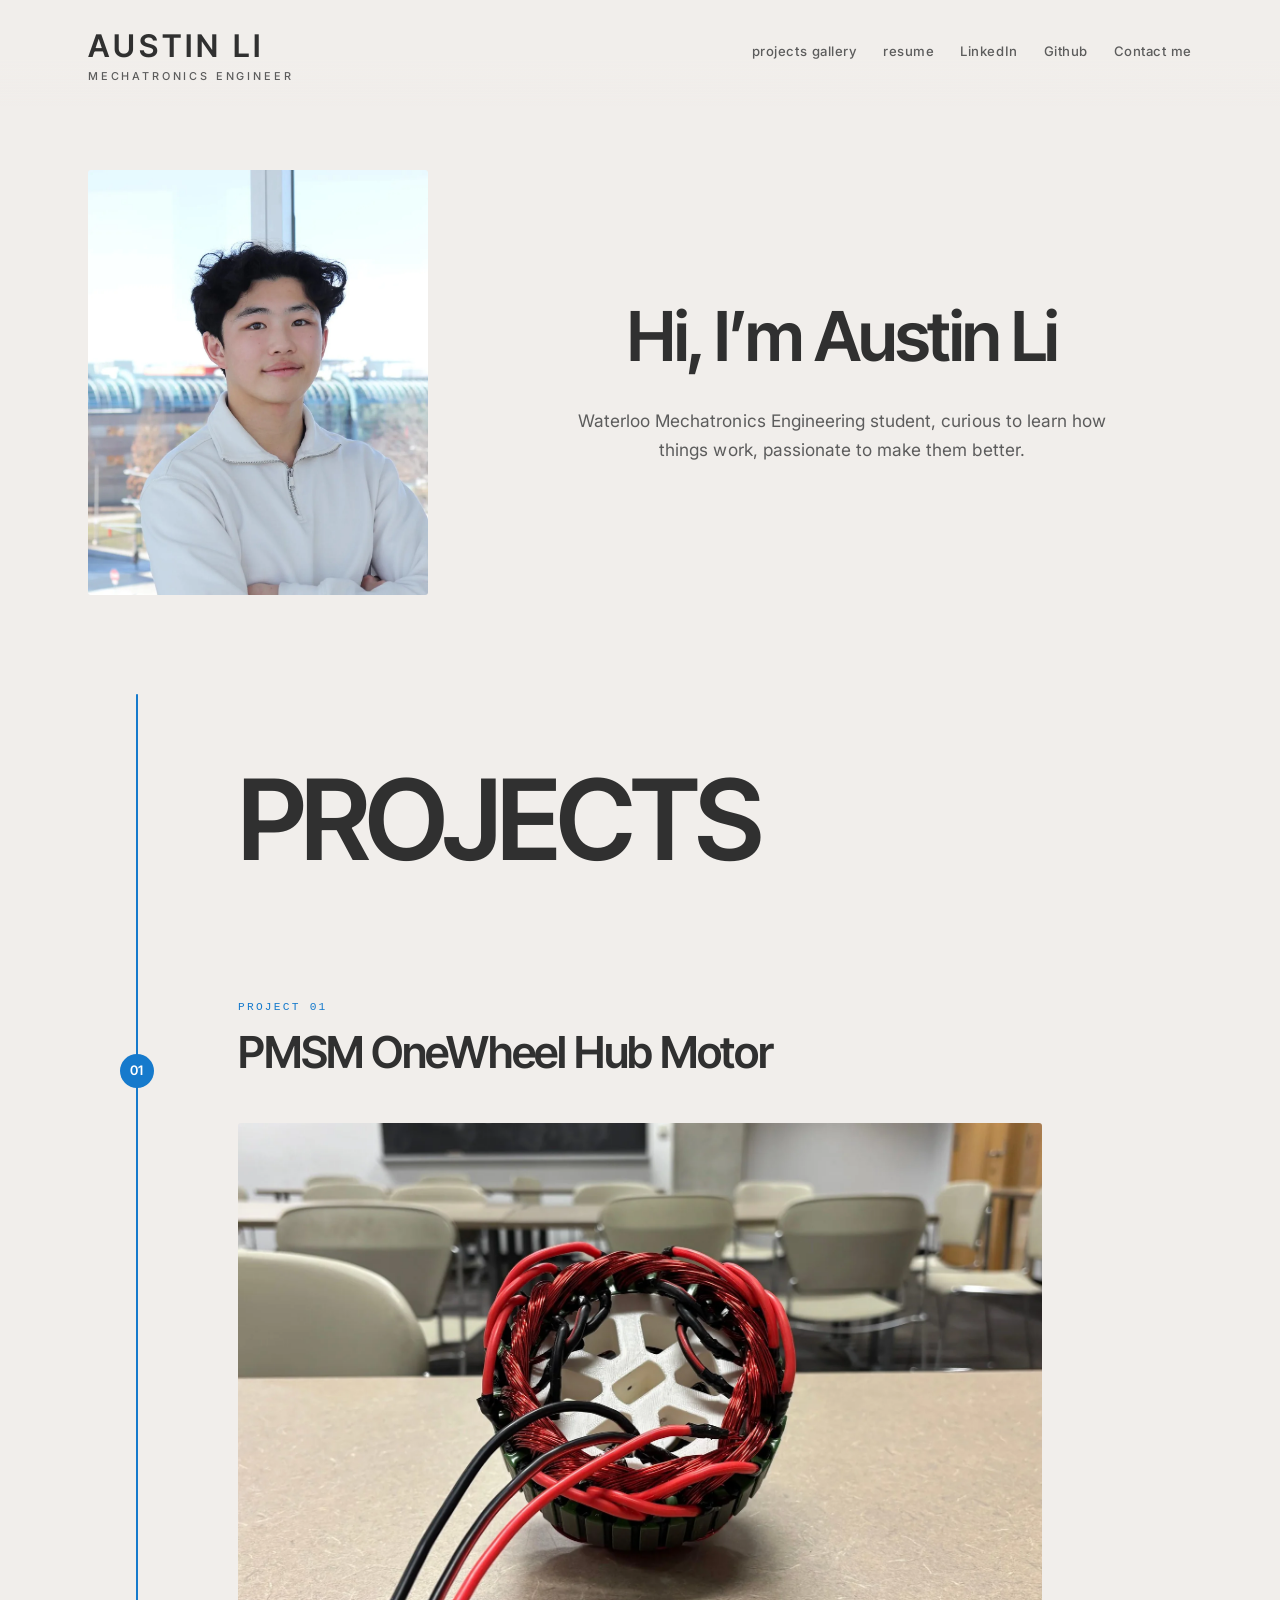
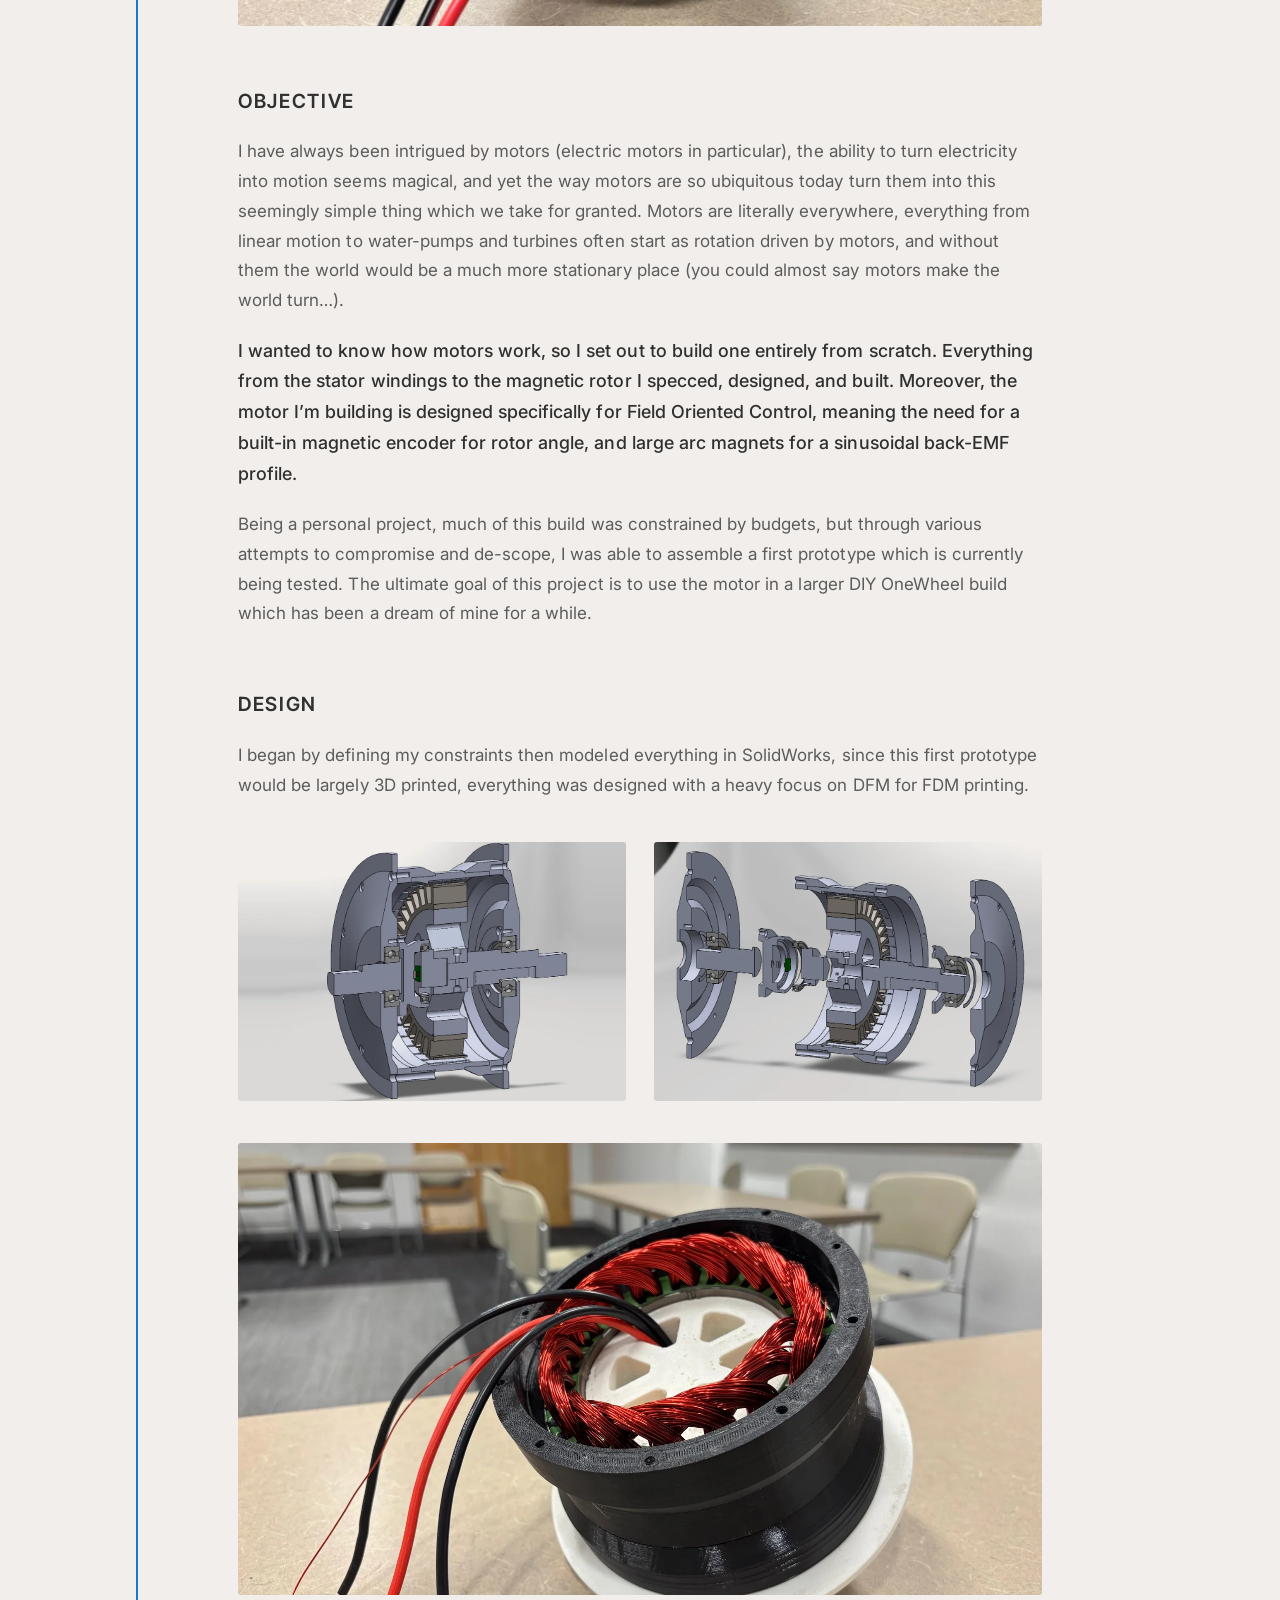
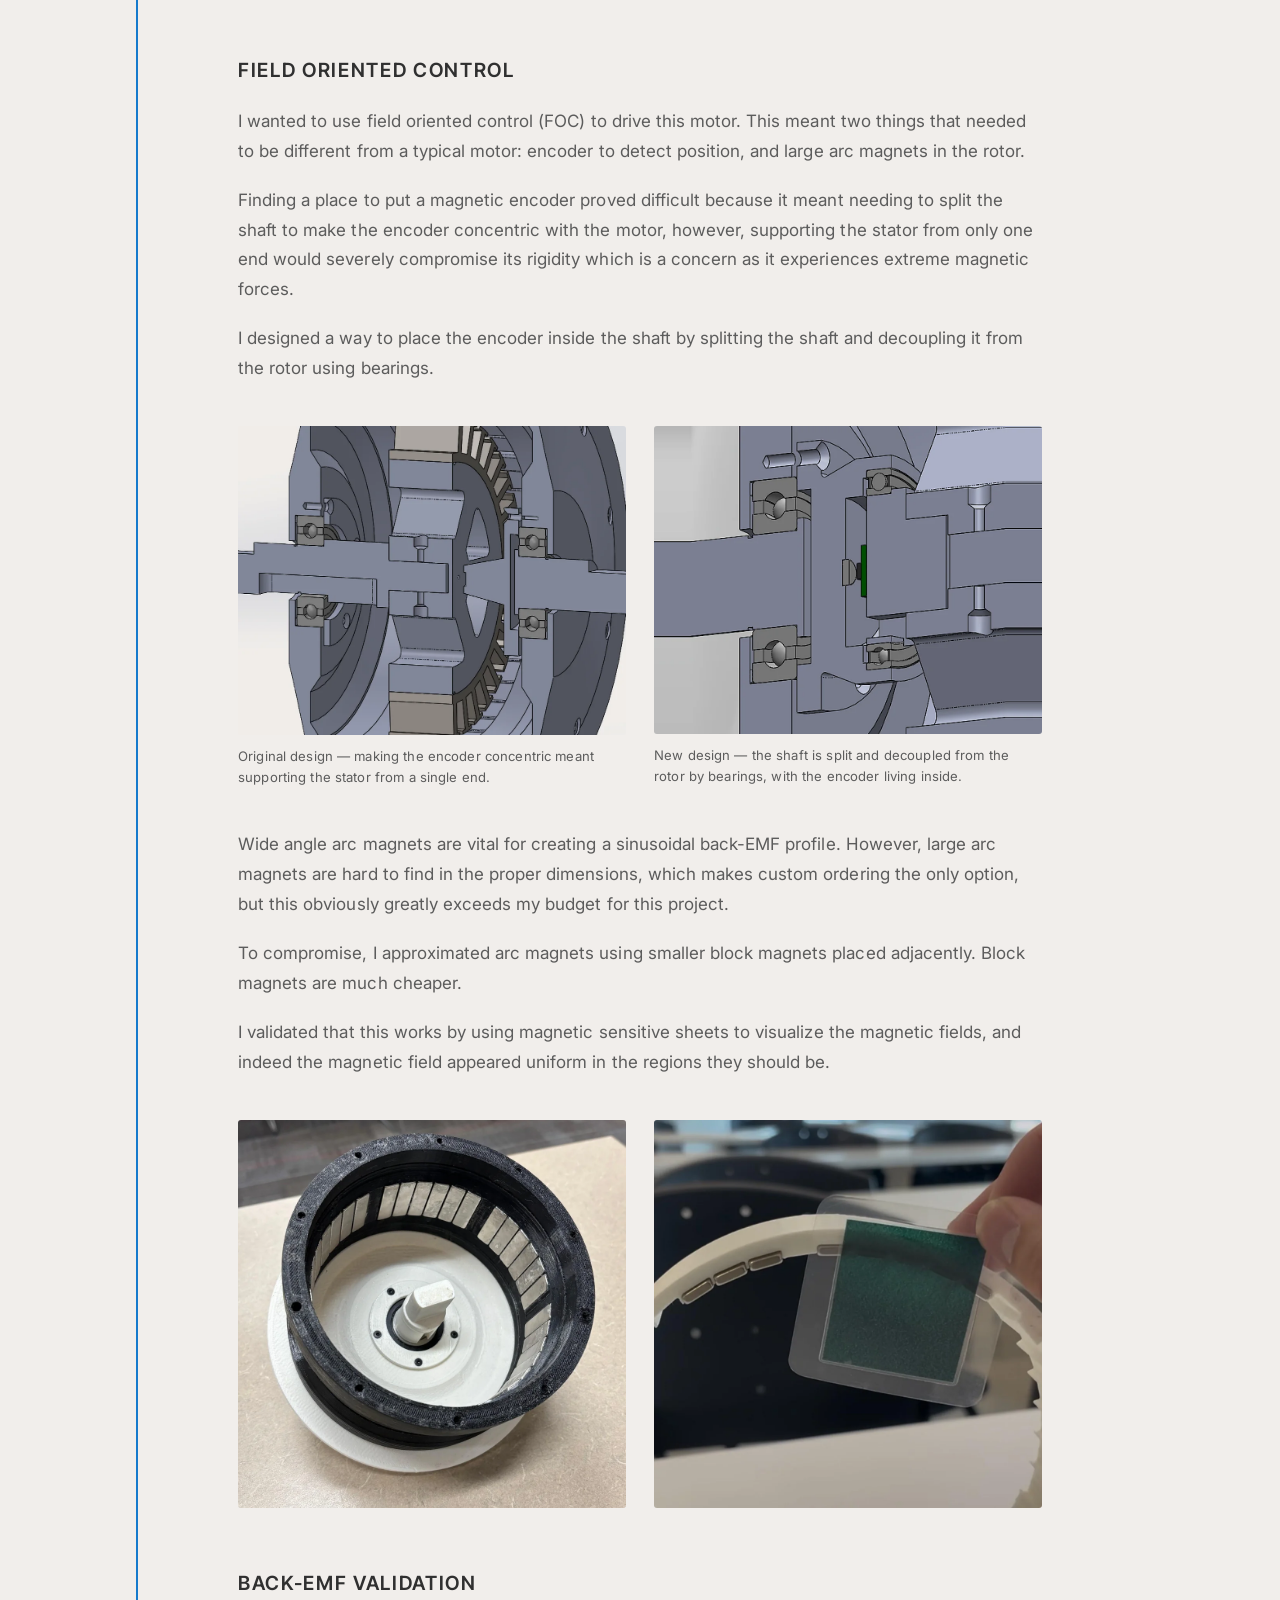
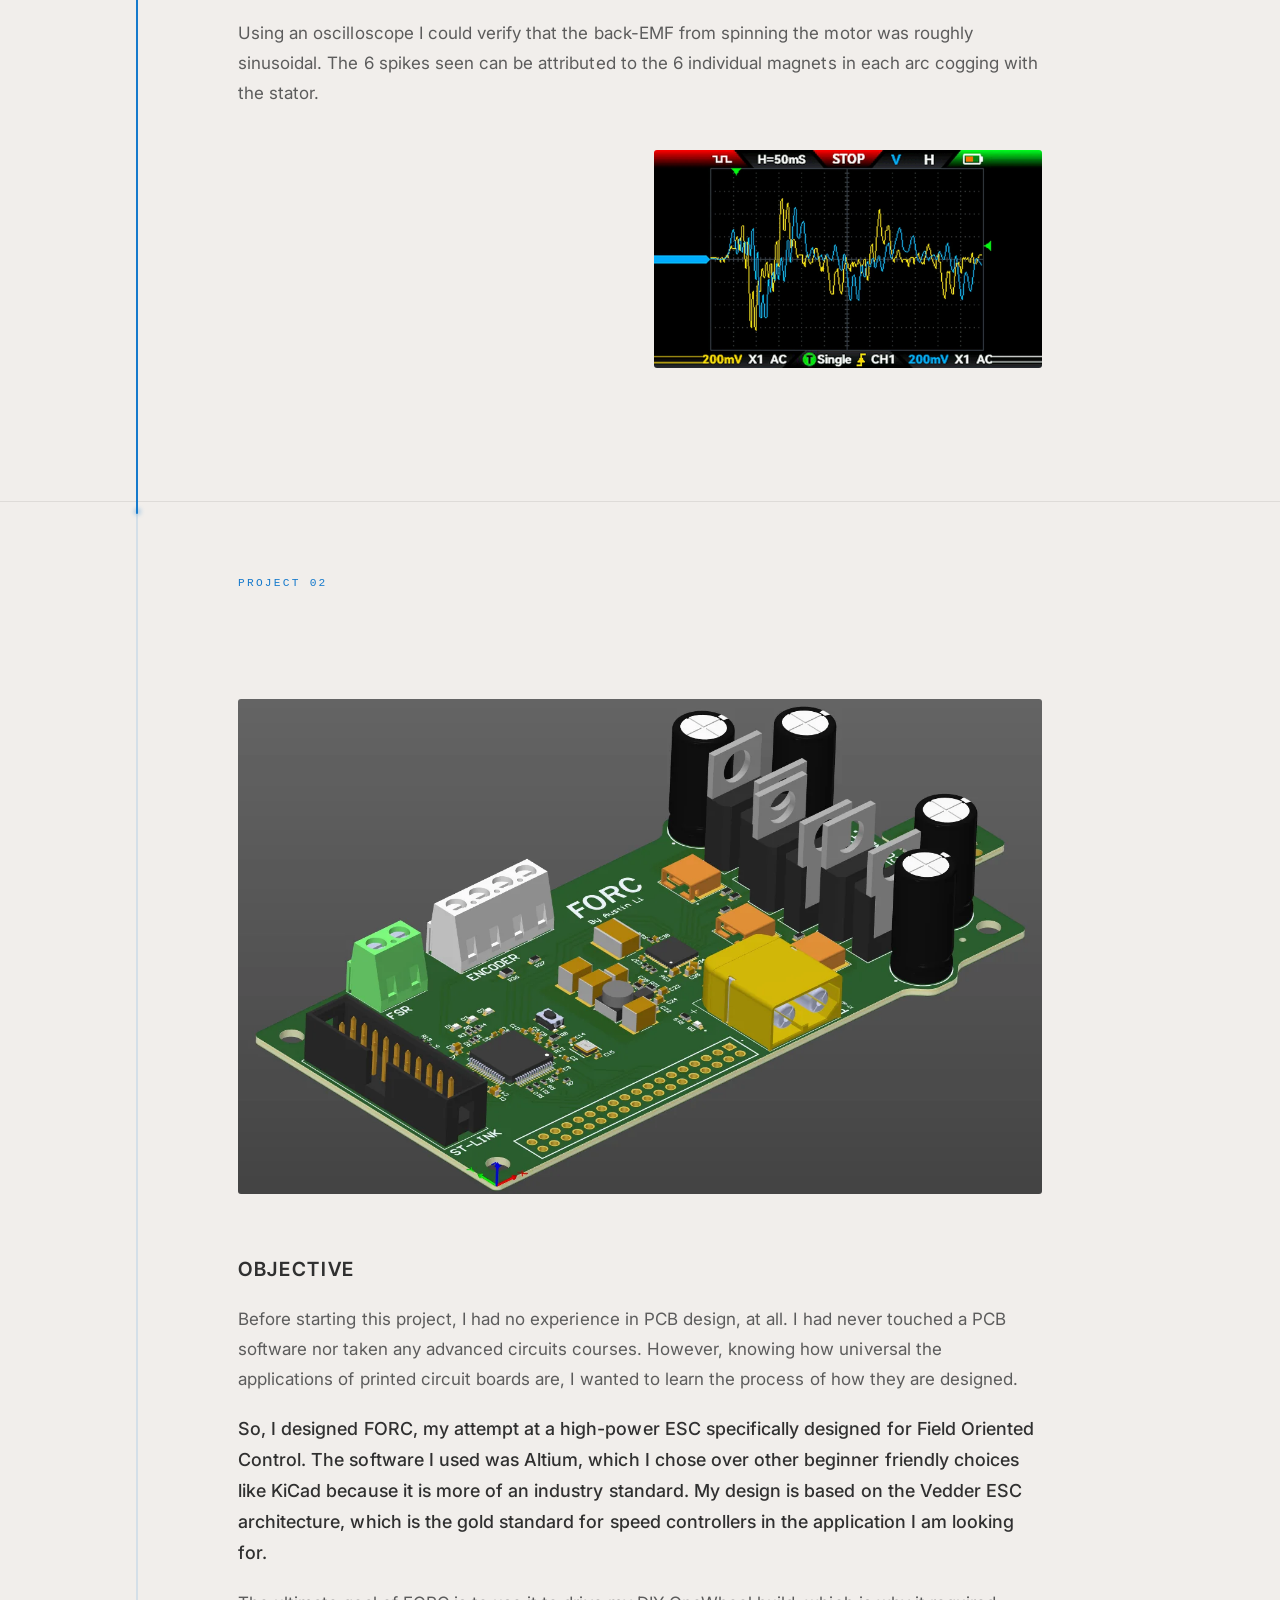
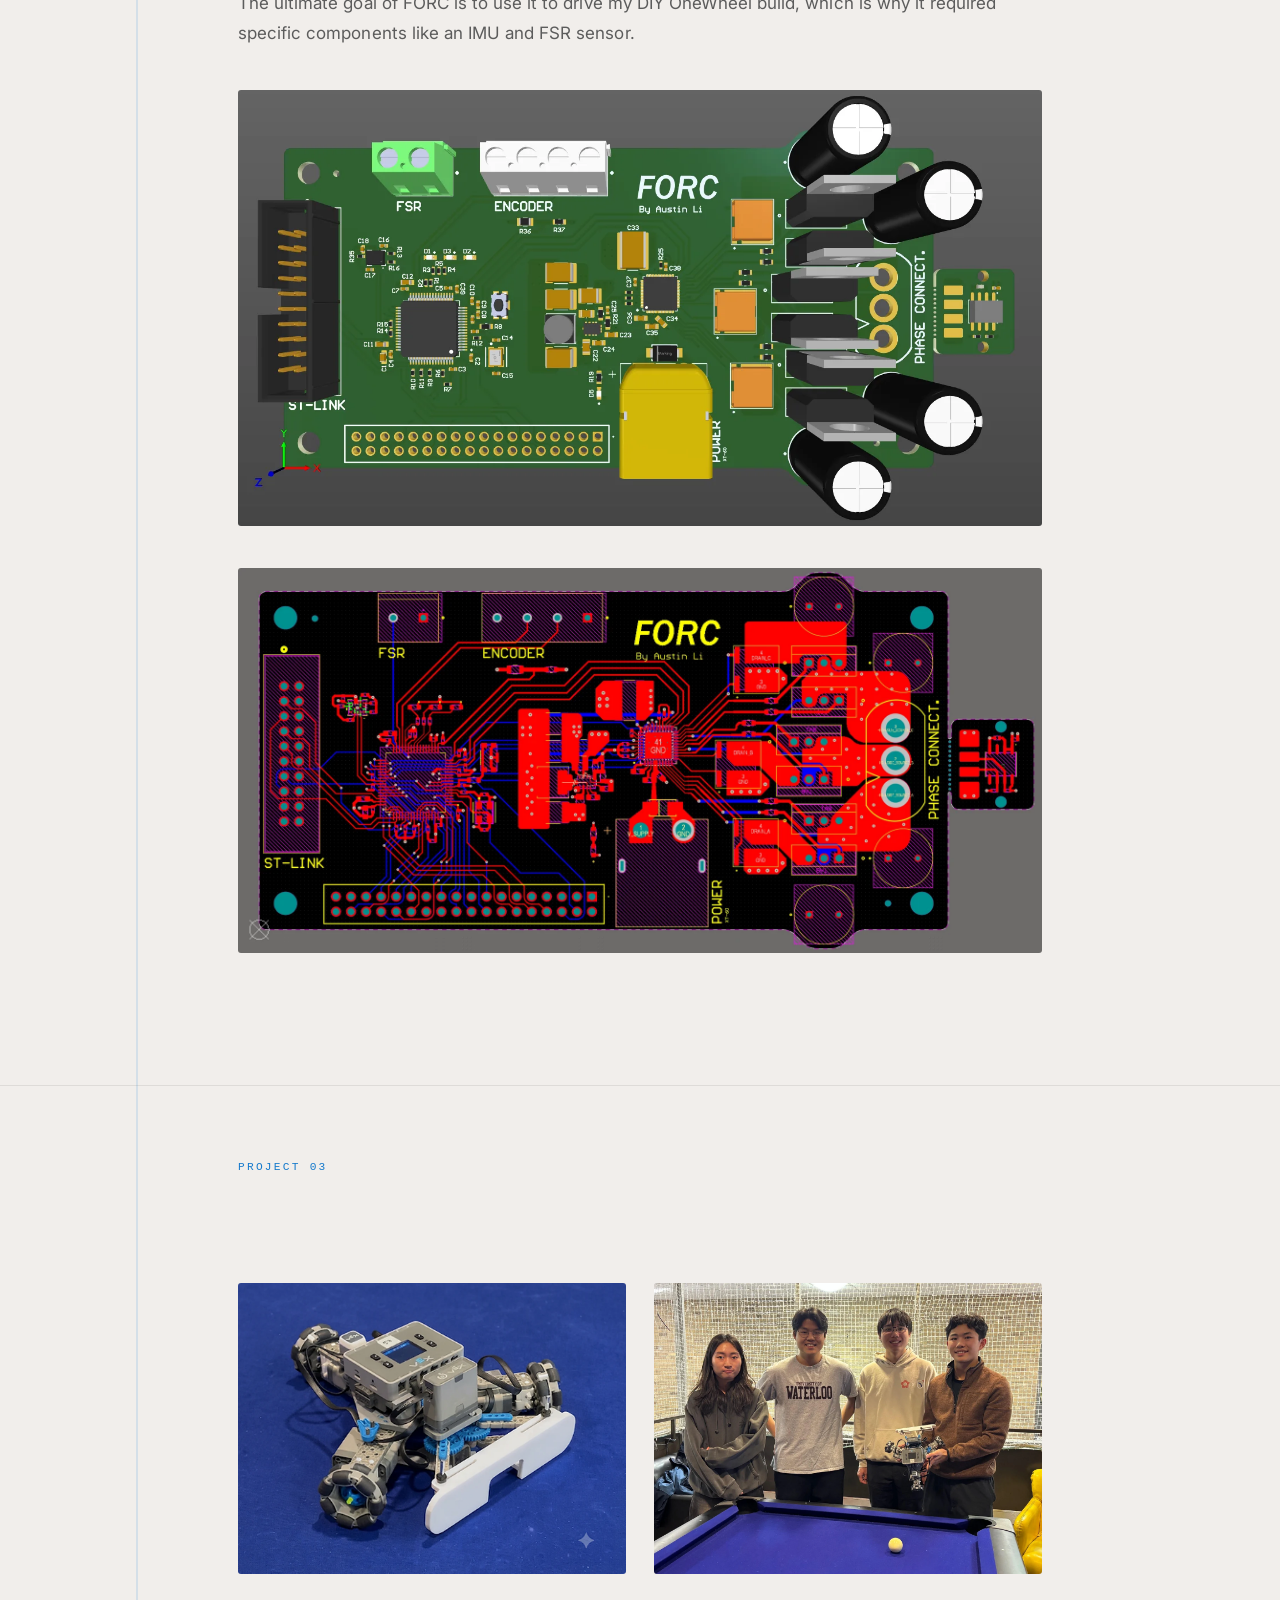
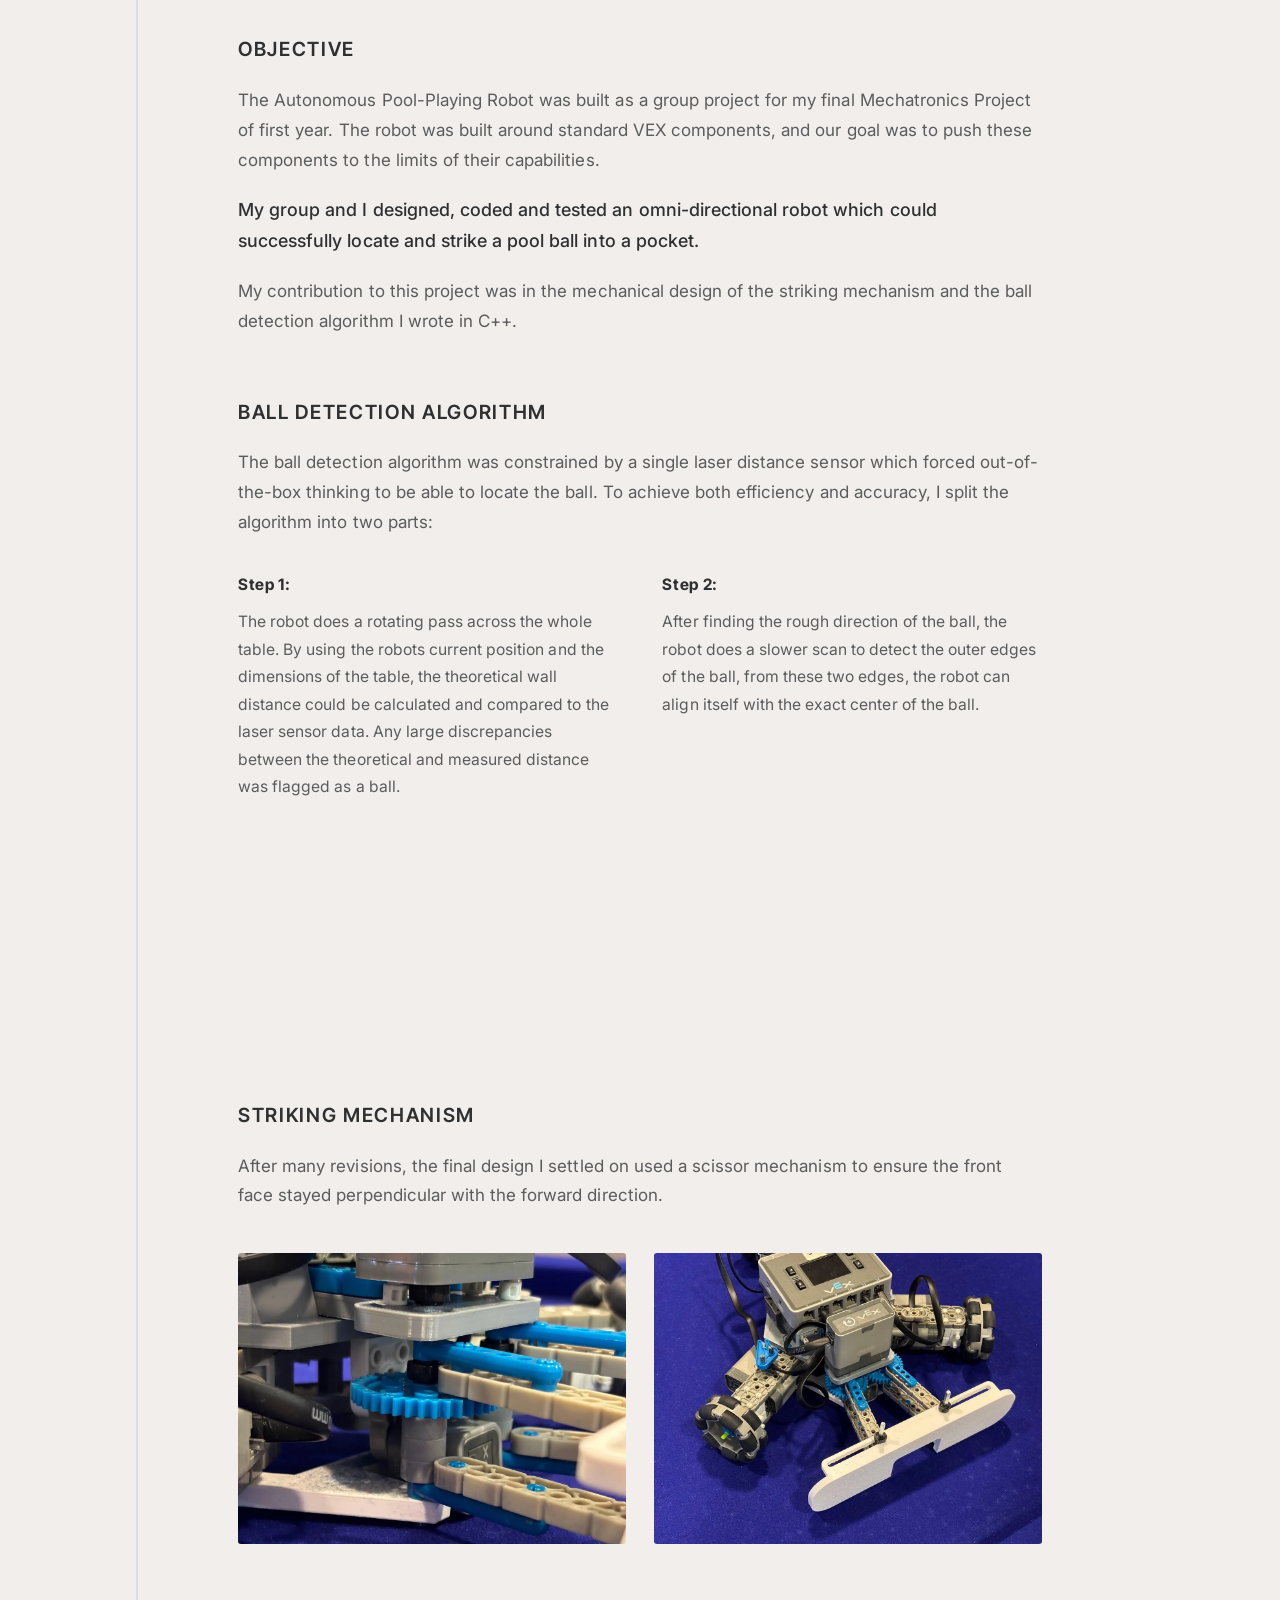
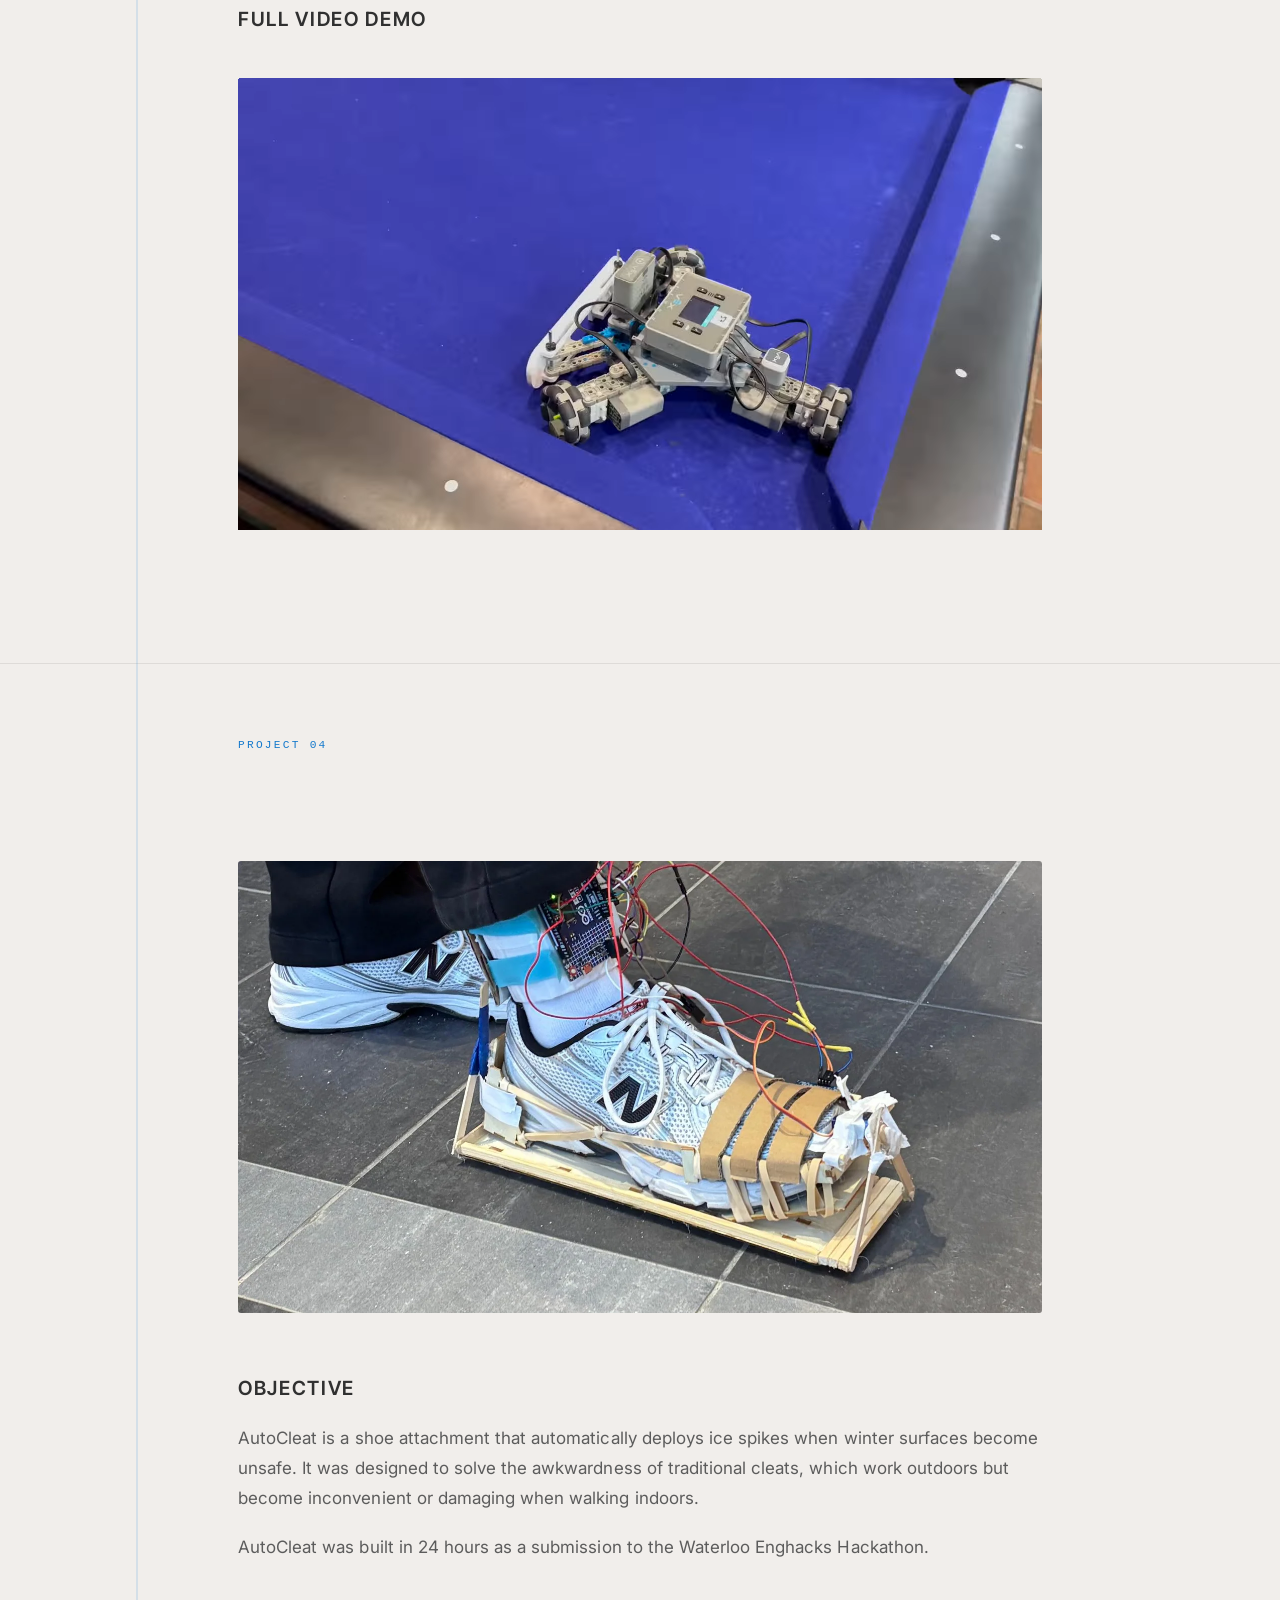
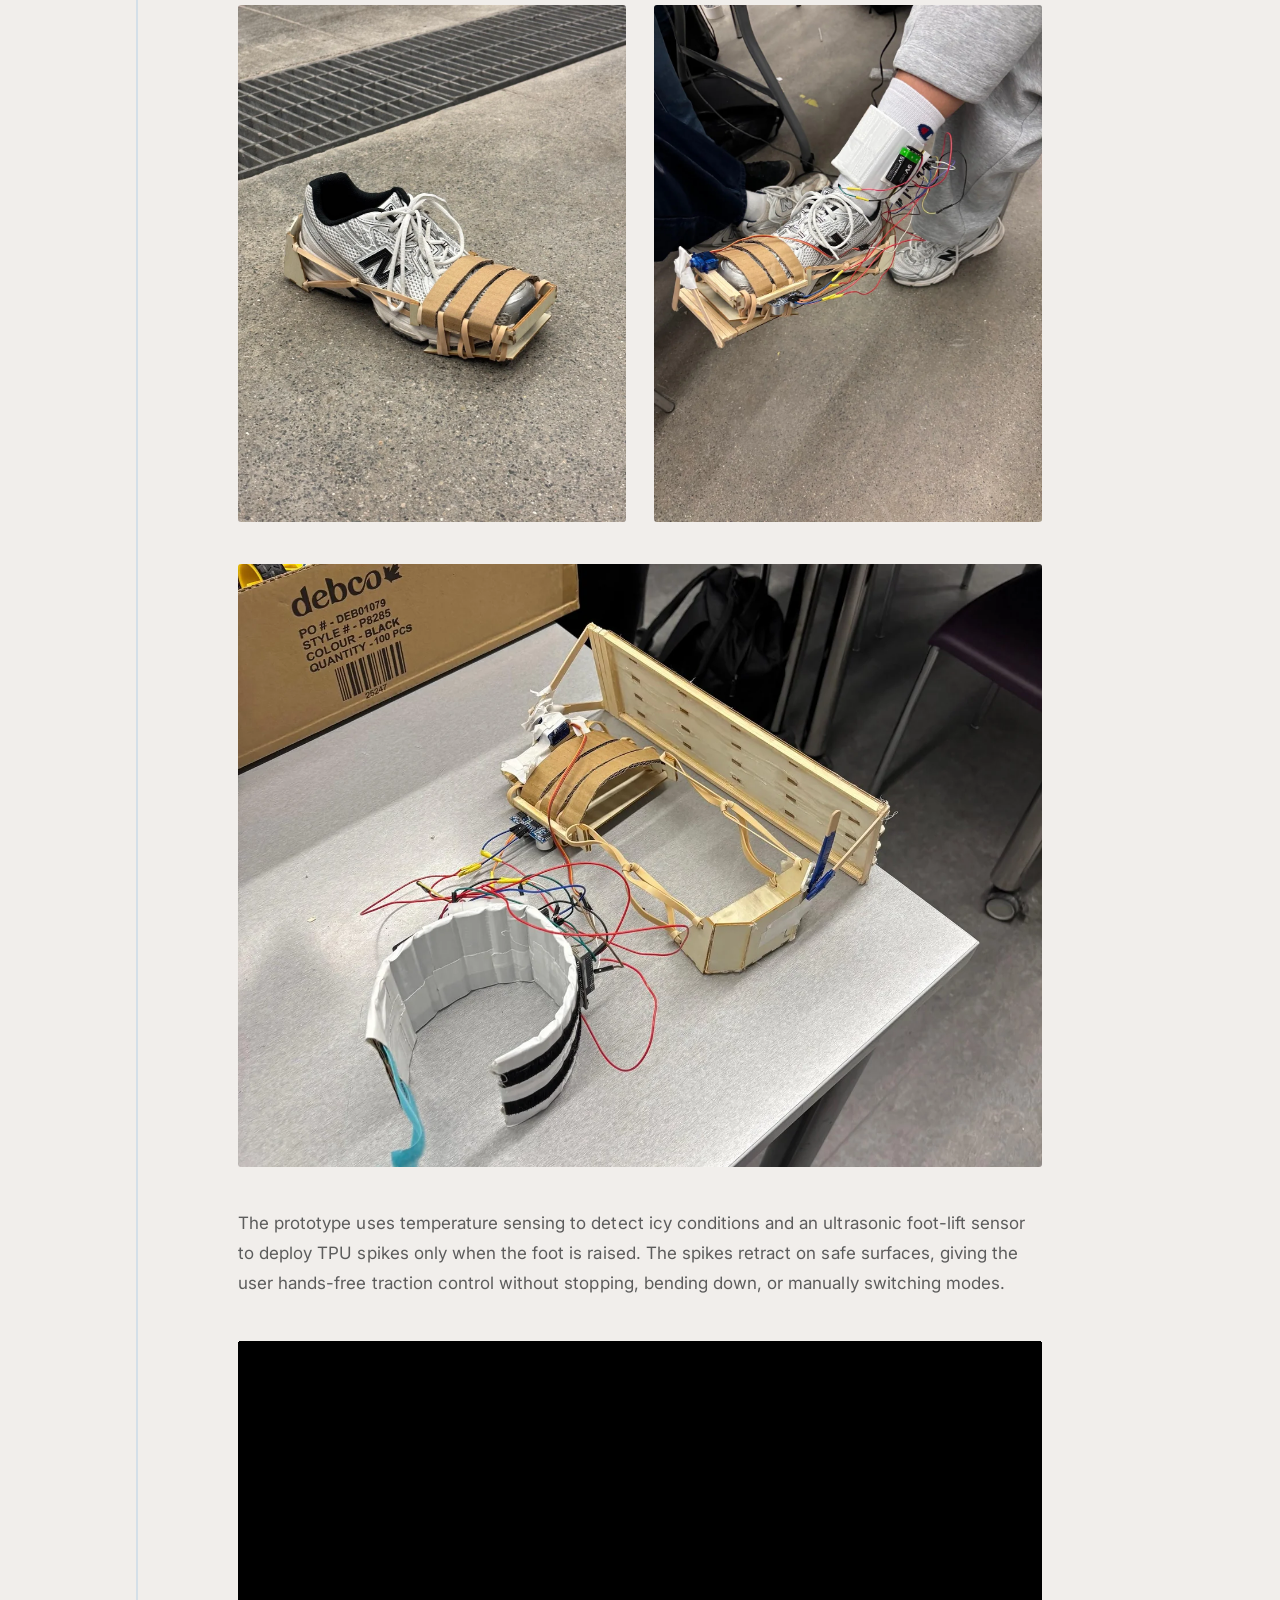
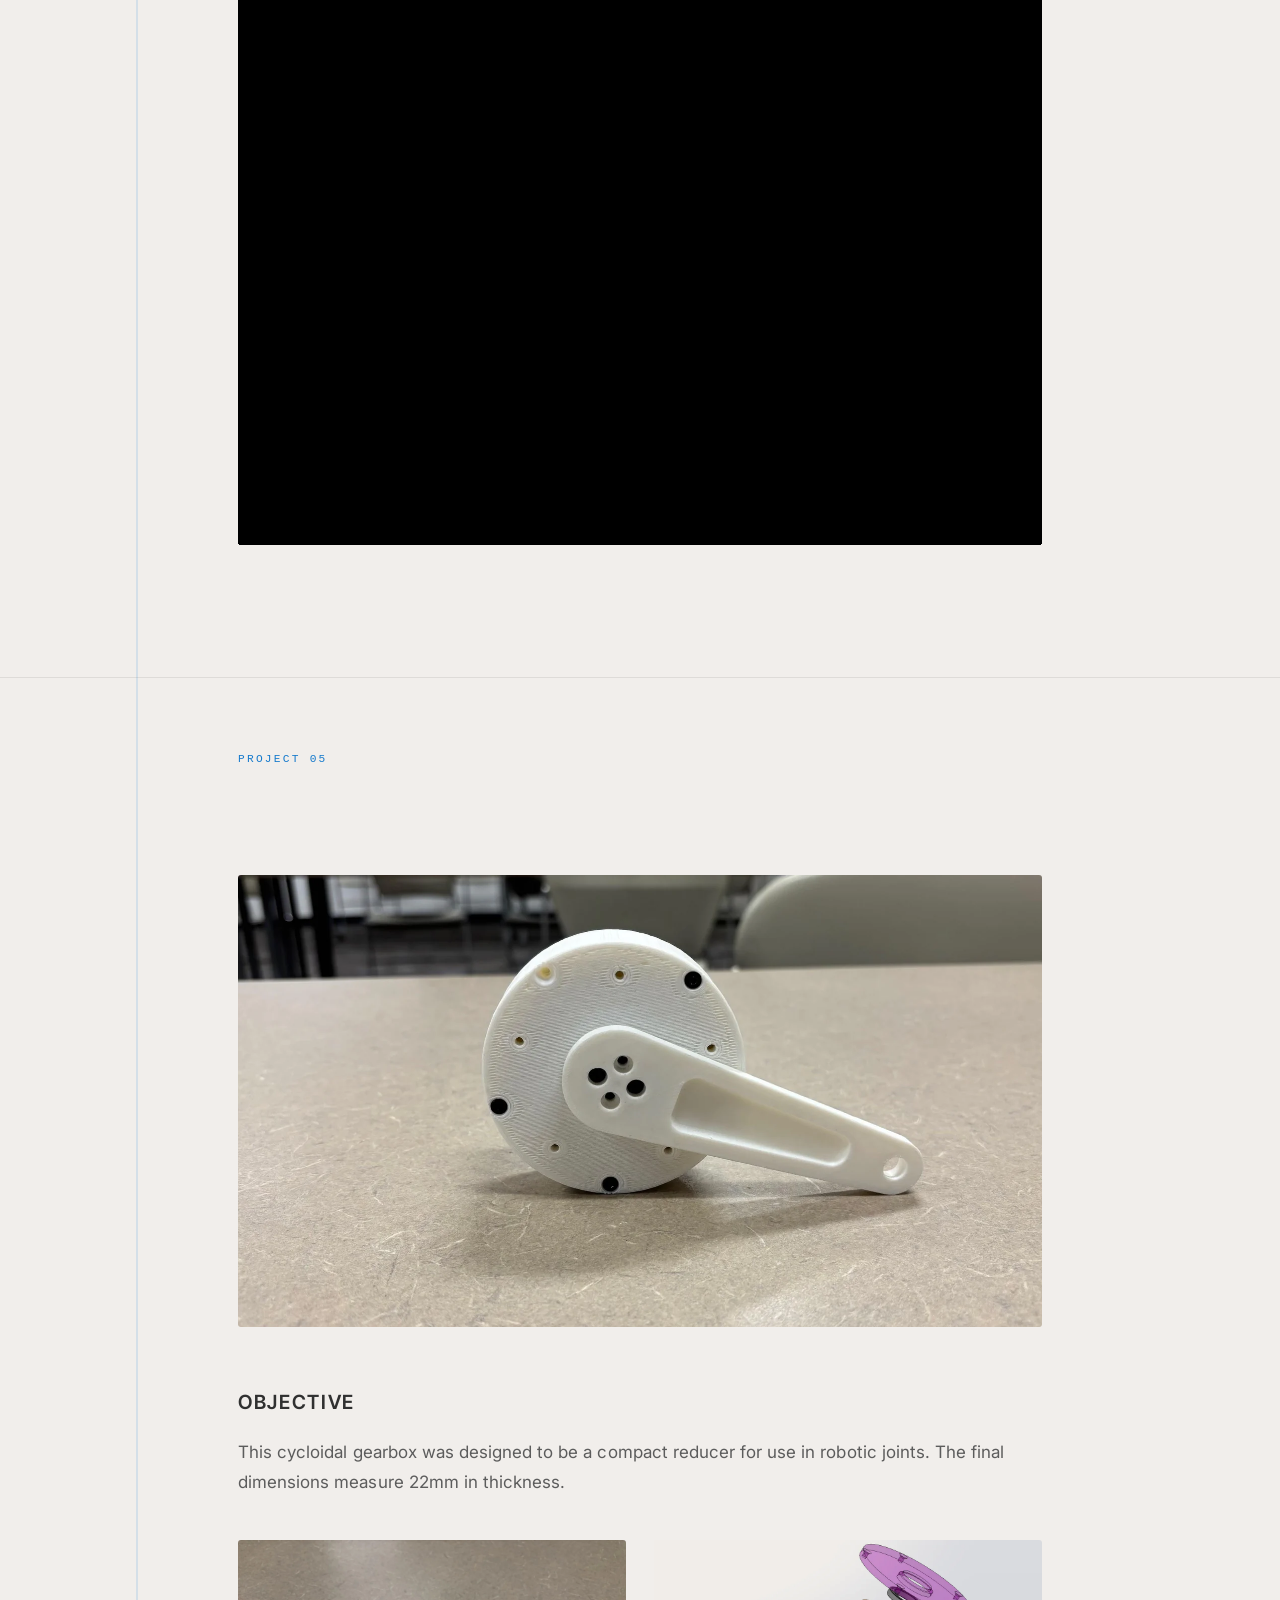
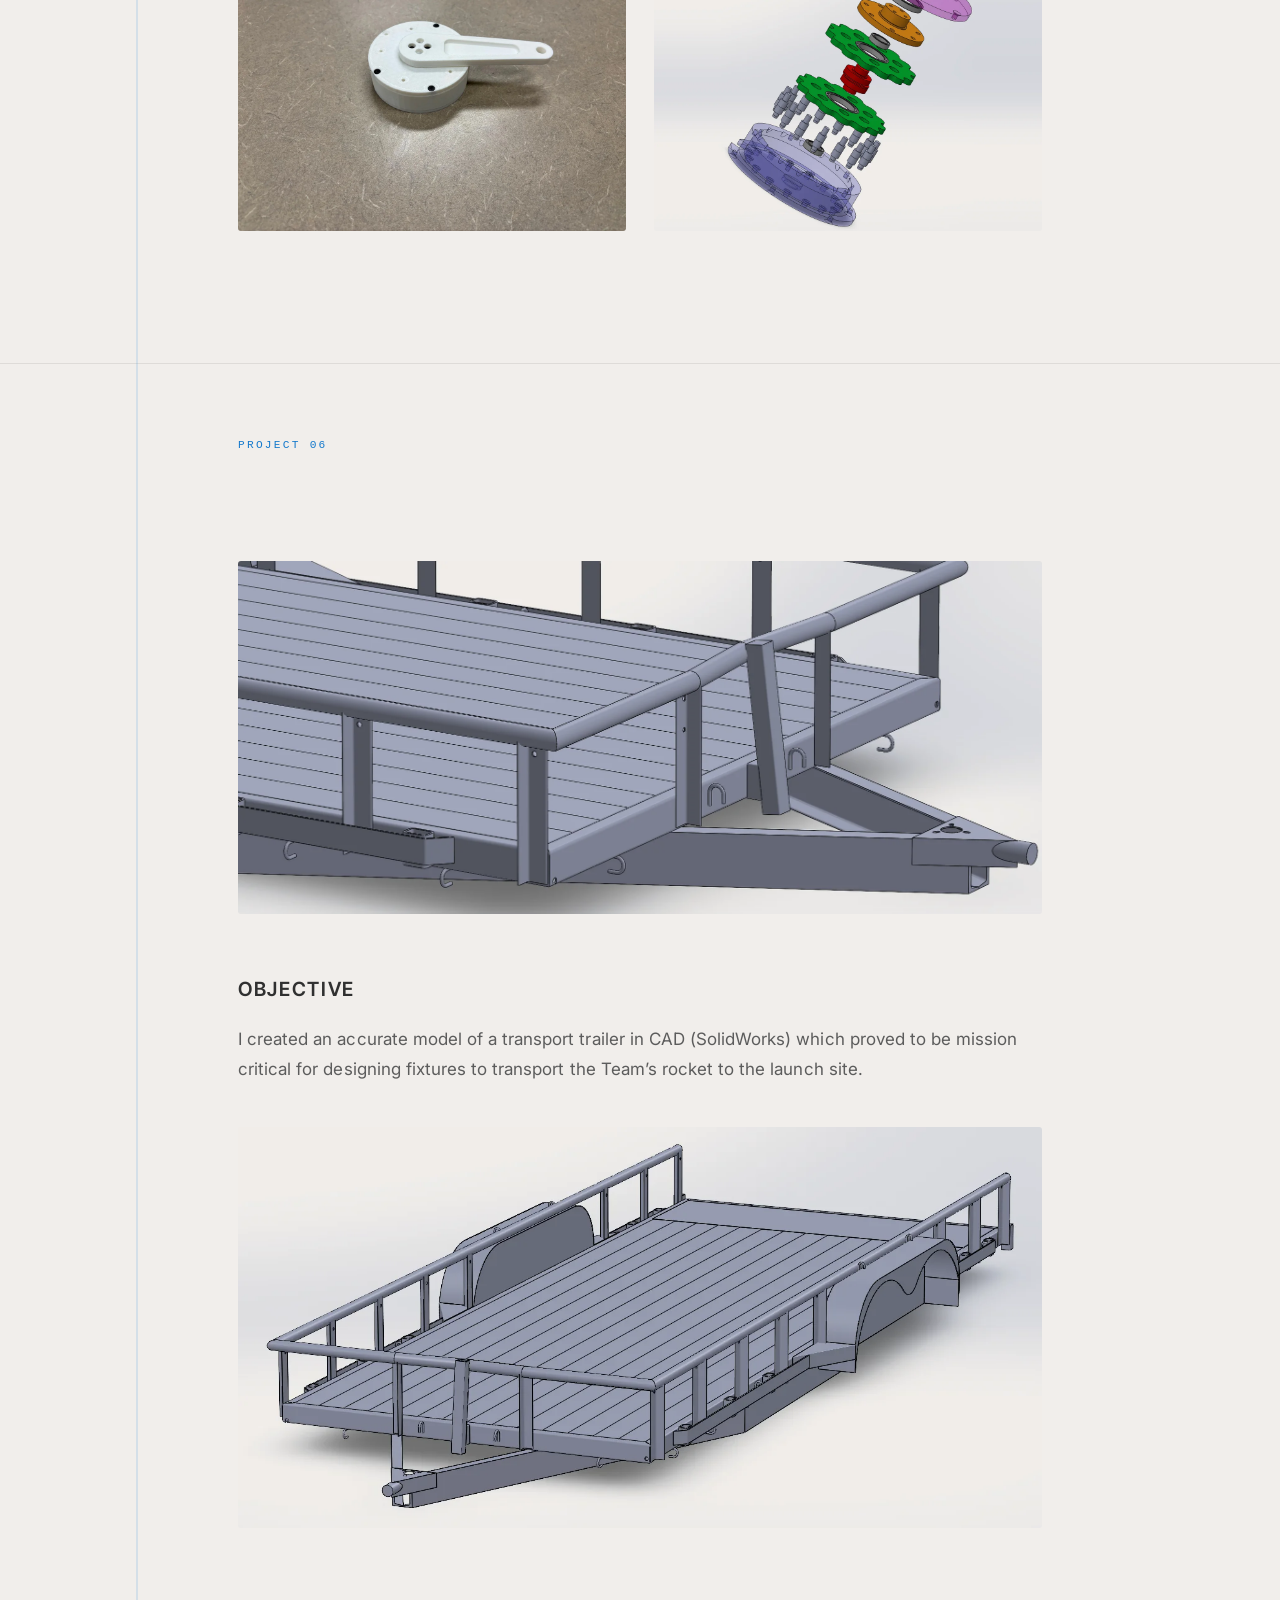
==== commit 9c1c2c12: "Refine layouts and add a video replay control - Centre the hero caption under the hero title. - Shor" ====
--- a/index.html
+++ b/index.html
@@ -85,7 +85,7 @@
     </figure>
     </div>
     <figure class="">
-      <img src="assets/img/p1-stator-housing.webp" alt="The wound stator seated in its printed housing" width="1500" height="1125" loading="lazy" decoding="async">
+      <img src="assets/img/p1-stator-housing.webp" alt="The wound stator seated in its printed housing" width="1600" height="900" loading="lazy" decoding="async">
     </figure>
     <h3 class="section-title">Field Oriented Control</h3>
     <p>I wanted to use field oriented control (FOC) to drive this motor. This meant two things that needed to be different from a typical motor: encoder to detect position, and large arc magnets in the rotor.</p>
@@ -104,24 +104,28 @@
     <p>Wide angle arc magnets are vital for creating a sinusoidal back-EMF profile. However, large arc magnets are hard to find in the proper dimensions, which makes custom ordering the only option, but this obviously greatly exceeds my budget for this project.</p>
     <p>To compromise, I approximated arc magnets using smaller block magnets placed adjacently. Block magnets are much cheaper.</p>
     <p>I validated that this works by using magnetic sensitive sheets to visualize the magnetic fields, and indeed the magnetic field appeared uniform in the regions they should be.</p>
-    <figure class="">
-      <img src="assets/img/p1-rotor.webp" alt="Rotor with block magnets arranged to approximate wide arc magnets" width="1200" height="1600" loading="lazy" decoding="async">
-    </figure>
-    <figure class="">
-      <img src="assets/img/p1-magfield.webp" alt="Magnetic viewing film held against the rotor to check field uniformity" width="1100" height="985" loading="lazy" decoding="async">
-    </figure>
+    <div class="media-pair">
+    <figure class="">
+      <img src="assets/img/p1-rotor.webp" alt="Rotor with block magnets arranged to approximate wide arc magnets" width="1000" height="1000" loading="lazy" decoding="async">
+    </figure>
+    <figure class="">
+      <img src="assets/img/p1-magfield.webp" alt="Magnetic viewing film held against the rotor to check field uniformity" width="1000" height="1000" loading="lazy" decoding="async">
+    </figure>
+    </div>
     <h3 class="section-title">Back-EMF Validation</h3>
     <p>Using an oscilloscope I could verify that the back-EMF from spinning the motor was roughly sinusoidal. The 6 spikes seen can be attributed to the 6 individual magnets in each arc cogging with the stator.</p>
+    <div class="media-pair">
     <figure class="">
       <video data-autoplay muted loop playsinline preload="none" width="1200" height="676"
-             poster="assets/img/poster-backemf-validation.webp" aria-label="Back-EMF measured on an oscilloscope while the motor is spun by hand">
-        <source src="assets/video/backemf-validation.mp4" type="video/mp4">
-        <source src="assets/video/backemf-validation.webm" type="video/webm">
-      </video>
-    </figure>
-    <figure class="">
-      <img src="assets/img/p1-scope.webp" alt="Oscilloscope trace showing a roughly sinusoidal back-EMF with six cogging spikes" width="960" height="720" loading="lazy" decoding="async">
-    </figure>
+               poster="assets/img/poster-backemf-validation.webp" aria-label="Back-EMF measured on an oscilloscope while the motor is spun by hand">
+          <source src="assets/video/backemf-validation.mp4" type="video/mp4">
+          <source src="assets/video/backemf-validation.webm" type="video/webm">
+        </video>
+    </figure>
+    <figure class="">
+      <img src="assets/img/p1-scope.webp" alt="Oscilloscope trace showing a roughly sinusoidal back-EMF with six cogging spikes" width="1100" height="618" loading="lazy" decoding="async">
+    </figure>
+    </div>
     </div>
   </article>
   <article class="project" data-project data-project-no="02" id="forc-speed-controller">
@@ -171,10 +175,10 @@
         <p>The robot does a rotating pass across the whole table. By using the robots current position and the dimensions of the table, the theoretical wall distance could be calculated and compared to the laser sensor data. Any large discrepancies between the theoretical and measured distance was flagged as a ball.</p>
     <figure class="">
       <video data-autoplay muted loop playsinline preload="none" width="1200" height="676"
-             poster="assets/img/poster-pool-general-scan.webp" aria-label="The robot performing a rotating scan of the whole table">
-        <source src="assets/video/pool-general-scan.mp4" type="video/mp4">
-        <source src="assets/video/pool-general-scan.webm" type="video/webm">
-      </video>
+               poster="assets/img/poster-pool-general-scan.webp" aria-label="The robot performing a rotating scan of the whole table">
+          <source src="assets/video/pool-general-scan.mp4" type="video/mp4">
+          <source src="assets/video/pool-general-scan.webm" type="video/webm">
+        </video>
     </figure>
       </div>
       <div class="step">
@@ -182,10 +186,10 @@
         <p>After finding the rough direction of the ball, the robot does a slower scan to detect the outer edges of the ball, from these two edges, the robot can align itself with the exact center of the ball.</p>
     <figure class="">
       <video data-autoplay muted loop playsinline preload="none" width="1200" height="676"
-             poster="assets/img/poster-pool-ball-centering.webp" aria-label="The robot scanning slowly to find both edges of the ball and centre on it">
-        <source src="assets/video/pool-ball-centering.mp4" type="video/mp4">
-        <source src="assets/video/pool-ball-centering.webm" type="video/webm">
-      </video>
+               poster="assets/img/poster-pool-ball-centering.webp" aria-label="The robot scanning slowly to find both edges of the ball and centre on it">
+          <source src="assets/video/pool-ball-centering.mp4" type="video/mp4">
+          <source src="assets/video/pool-ball-centering.webm" type="video/webm">
+        </video>
     </figure>
       </div>
     </div>
@@ -201,11 +205,19 @@
     </div>
     <h3 class="section-title">Full Video Demo</h3>
     <figure class="">
-      <video data-autoplay muted loop playsinline preload="none" width="1200" height="676"
-             poster="assets/img/poster-pool-full-demo.webp" aria-label="Full demonstration of the robot locating and striking the ball into a pocket">
-        <source src="assets/video/pool-full-demo.mp4" type="video/mp4">
-        <source src="assets/video/pool-full-demo.webm" type="video/webm">
-      </video>
+      <div class="video-wrap">
+        <video data-autoplay muted loop playsinline preload="none" width="1200" height="676"
+               poster="assets/img/poster-pool-full-demo.webp" aria-label="Full demonstration of the robot locating and striking the ball into a pocket">
+          <source src="assets/video/pool-full-demo.mp4" type="video/mp4">
+          <source src="assets/video/pool-full-demo.webm" type="video/webm">
+        </video>
+        <button type="button" class="video-replay" data-replay>
+          <svg width="12" height="12" viewBox="0 0 24 24" fill="none" aria-hidden="true">
+            <path d="M1 4v6h6M3.5 15a9 9 0 1 0 2.1-9.4L1 10" stroke="currentColor"
+                  stroke-width="2.2" stroke-linecap="round" stroke-linejoin="round"/>
+          </svg>Replay
+        </button>
+      </div>
     </figure>
     </div>
   </article>
@@ -216,7 +228,7 @@
     </div>
     <div class="col">
     <figure class="">
-      <img src="assets/img/p4-cover.webp" alt="AutoCleat mounted on a shoe with its control electronics" width="1400" height="1050" loading="lazy" decoding="async">
+      <img src="assets/img/p4-cover.webp" alt="AutoCleat mounted on a shoe with its control electronics" width="1600" height="900" loading="lazy" decoding="async">
     </figure>
     <h3 class="section-title">Objective</h3>
     <p>AutoCleat is a shoe attachment that automatically deploys ice spikes when winter surfaces become unsafe. It was designed to solve the awkwardness of traditional cleats, which work outdoors but become inconvenient or damaging when walking indoors.</p>
@@ -234,11 +246,19 @@
     </figure>
     <p>The prototype uses temperature sensing to detect icy conditions and an ultrasonic foot-lift sensor to deploy TPU spikes only when the foot is raised. The spikes retract on safe surfaces, giving the user hands-free traction control without stopping, bending down, or manually switching modes.</p>
     <figure class="">
-      <video data-autoplay muted loop playsinline preload="none" width="1080" height="1080"
-             poster="assets/img/poster-autocleat-demo.webp" aria-label="AutoCleat deploying and retracting its spikes on demand">
-        <source src="assets/video/autocleat-demo.mp4" type="video/mp4">
-        <source src="assets/video/autocleat-demo.webm" type="video/webm">
-      </video>
+      <div class="video-wrap">
+        <video data-autoplay muted loop playsinline preload="none" width="1080" height="1080"
+               poster="assets/img/poster-autocleat-demo.webp" aria-label="AutoCleat deploying and retracting its spikes on demand">
+          <source src="assets/video/autocleat-demo.mp4" type="video/mp4">
+          <source src="assets/video/autocleat-demo.webm" type="video/webm">
+        </video>
+        <button type="button" class="video-replay" data-replay>
+          <svg width="12" height="12" viewBox="0 0 24 24" fill="none" aria-hidden="true">
+            <path d="M1 4v6h6M3.5 15a9 9 0 1 0 2.1-9.4L1 10" stroke="currentColor"
+                  stroke-width="2.2" stroke-linecap="round" stroke-linejoin="round"/>
+          </svg>Replay
+        </button>
+      </div>
     </figure>
     </div>
   </article>
@@ -249,16 +269,18 @@
     </div>
     <div class="col">
     <figure class="">
-      <img src="assets/img/p5-photo-a.webp" alt="The printed cycloidal gearbox with its output arm attached" width="1300" height="975" loading="lazy" decoding="async">
+      <img src="assets/img/p5-photo-a.webp" alt="The printed cycloidal gearbox with its output arm attached" width="1600" height="900" loading="lazy" decoding="async">
     </figure>
     <h3 class="section-title">Objective</h3>
     <p>This cycloidal gearbox was designed to be a compact reducer for use in robotic joints. The final dimensions measure 22mm in thickness.</p>
-    <figure class="">
-      <img src="assets/img/p5-photo-b.webp" alt="Top view of the assembled cycloidal gearbox showing its low profile" width="1300" height="975" loading="lazy" decoding="async">
-    </figure>
-    <figure class="">
-      <img src="assets/img/p5-exploded.webp" alt="Exploded CAD view of the cycloidal gearbox internals" width="991" height="1131" loading="lazy" decoding="async">
-    </figure>
+    <div class="media-pair">
+    <figure class="">
+      <img src="assets/img/p5-photo-b.webp" alt="Top view of the assembled cycloidal gearbox showing its low profile" width="1200" height="900" loading="lazy" decoding="async">
+    </figure>
+    <figure class="">
+      <img src="assets/img/p5-exploded.webp" alt="Exploded CAD view of the cycloidal gearbox internals" width="1200" height="900" loading="lazy" decoding="async">
+    </figure>
+    </div>
     </div>
   </article>
   <article class="project" data-project data-project-no="06" id="rocket-trailer">
@@ -291,7 +313,6 @@
         <div class="cad__hint">Drag to orbit &middot; scroll to zoom</div>
         <button type="button" class="cad__reset">Reset view</button>
       </div>
-      <figcaption>The SolidWorks assembly, tessellated straight from its STEP file &mdash; drag to orbit, scroll to zoom, shift-drag to pan.</figcaption>
     </figure>
     </div>
   </article>
--- a/assets/css/site.css
+++ b/assets/css/site.css
@@ -207,10 +207,12 @@
   text-wrap: balance;
 }
 .hero__lede {
-  margin-top: clamp(20px, 2.6vw, 34px);
+  margin: clamp(20px, 2.6vw, 34px) auto 0;
   font-size: clamp(1rem, 1.35vw, 1.16rem);
   line-height: 1.7;
-  max-width: 30em;
+  max-width: 32em;
+  text-align: center;
+  text-wrap: pretty;
 }
 
 /* ------------------------------------------------------------ reveal */
@@ -364,6 +366,44 @@
 .media-pair figure { margin: 0; }
 
 .media-stack { display: grid; gap: clamp(16px, 2.4vw, 26px); }
+
+/* --- replay control on a looping video --------------------- */
+
+.video-wrap { position: relative; }
+.video-replay {
+  position: absolute;
+  right: 12px; bottom: 12px;
+  display: inline-flex;
+  align-items: center;
+  gap: 7px;
+  padding: 8px 14px;
+  border: 1px solid var(--rule);
+  border-radius: 999px;
+  background: rgba(241,238,235,.86);
+  -webkit-backdrop-filter: blur(8px);
+  backdrop-filter: blur(8px);
+  color: var(--text);
+  font-family: var(--mono);
+  font-size: .66rem;
+  letter-spacing: .12em;
+  text-transform: uppercase;
+  cursor: pointer;
+  opacity: 0;
+  transform: translateY(5px);
+  transition: opacity .35s var(--ease), transform .35s var(--ease),
+              color .3s var(--ease), border-color .3s var(--ease);
+}
+.video-wrap:hover .video-replay,
+.video-replay:focus-visible { opacity: 1; transform: none; }
+.video-replay:hover { color: var(--head); border-color: rgba(22,122,204,.5); }
+.video-replay svg { flex: none; transition: transform .5s var(--ease); }
+.video-replay:hover svg { transform: rotate(-180deg); }
+.video-replay.is-spun svg { transform: rotate(-360deg); }
+
+/* touch devices have no hover — keep it visible there */
+@media (hover: none) {
+  .video-replay { opacity: 1; transform: none; }
+}
 
 .steps {
   display: grid;
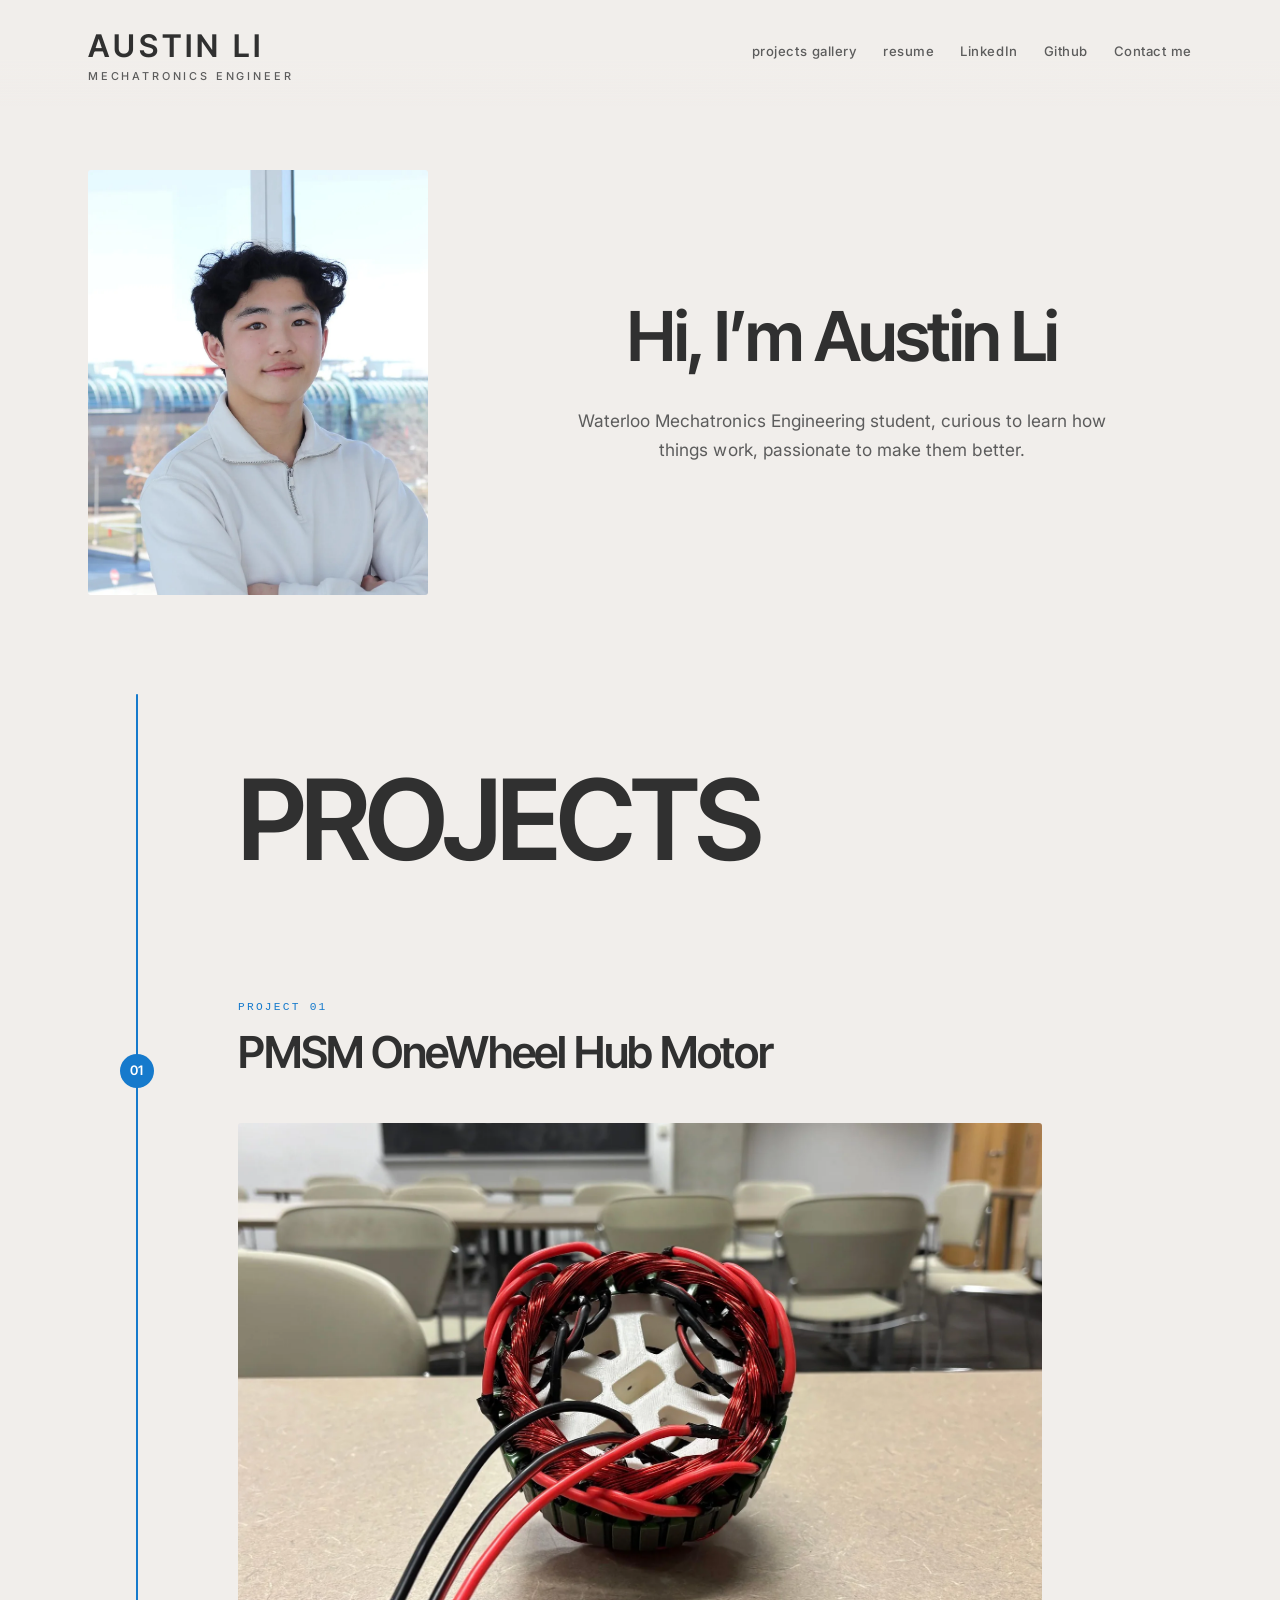
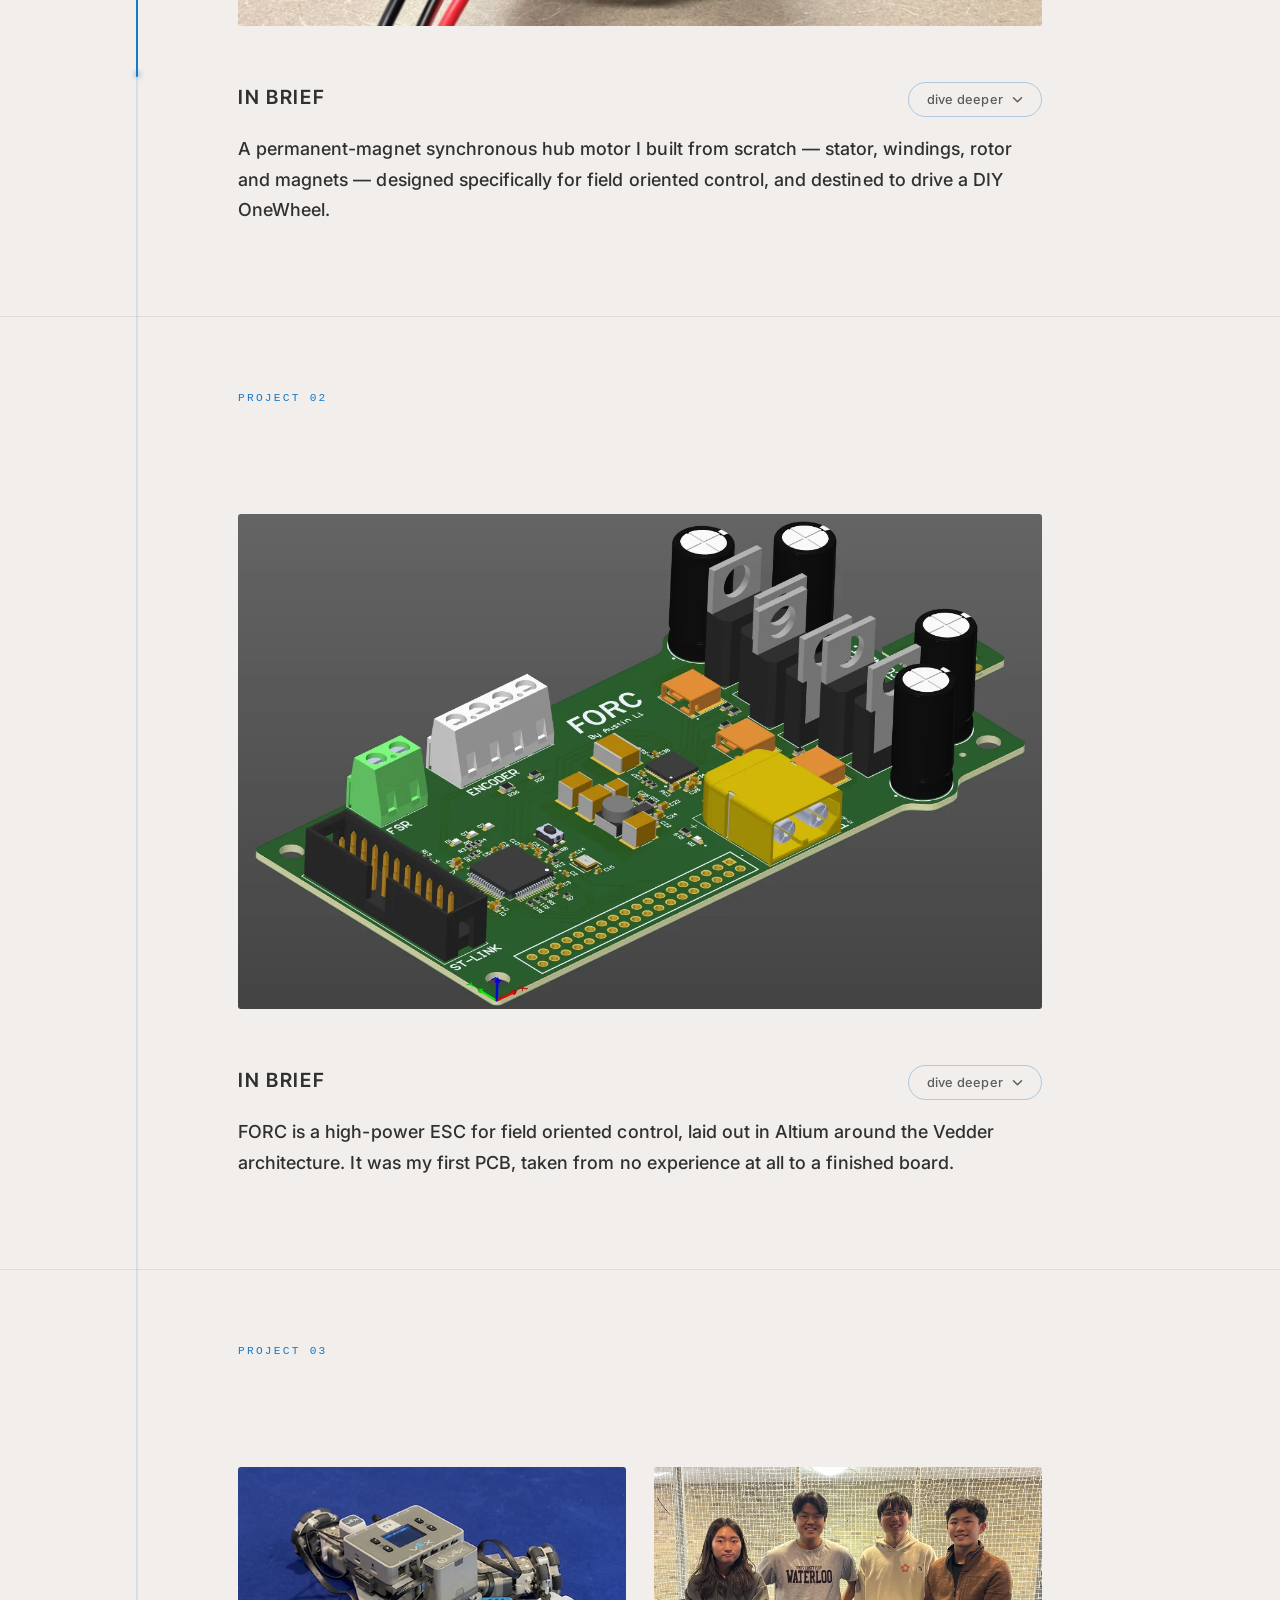
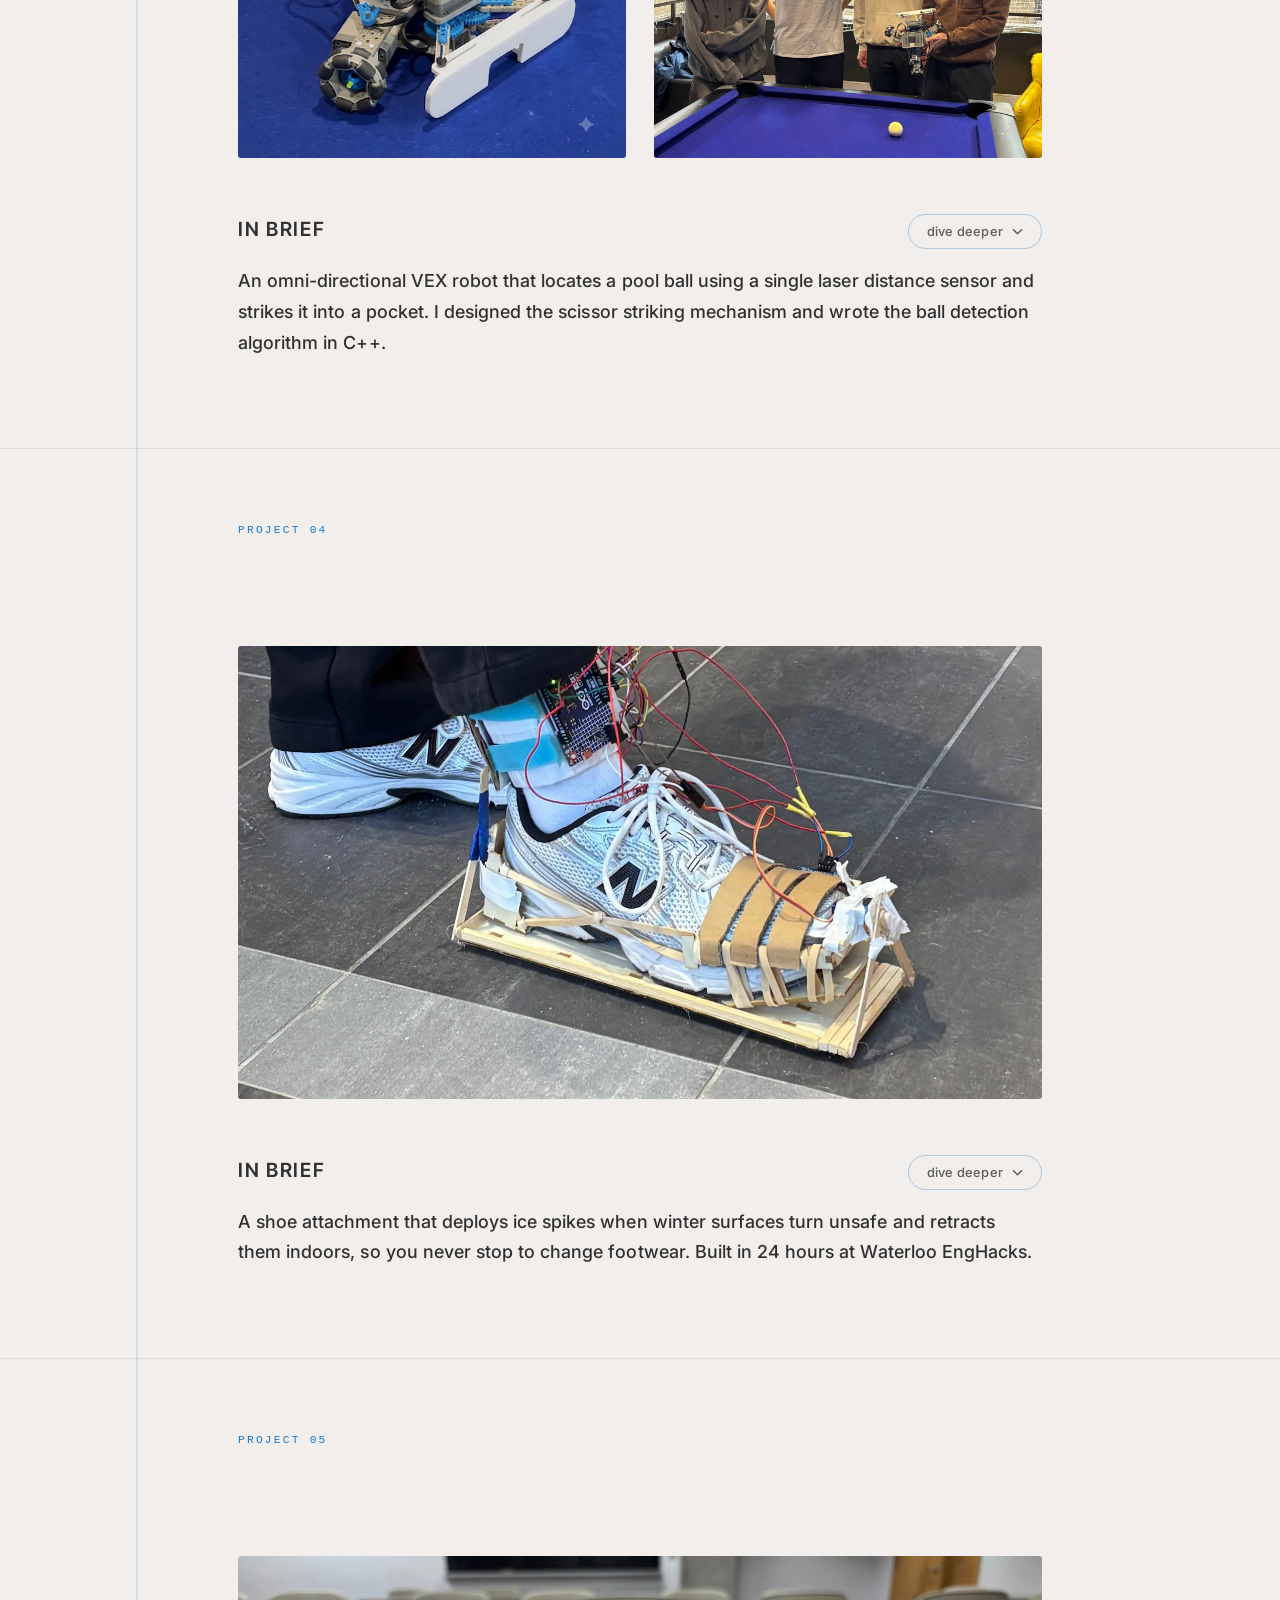
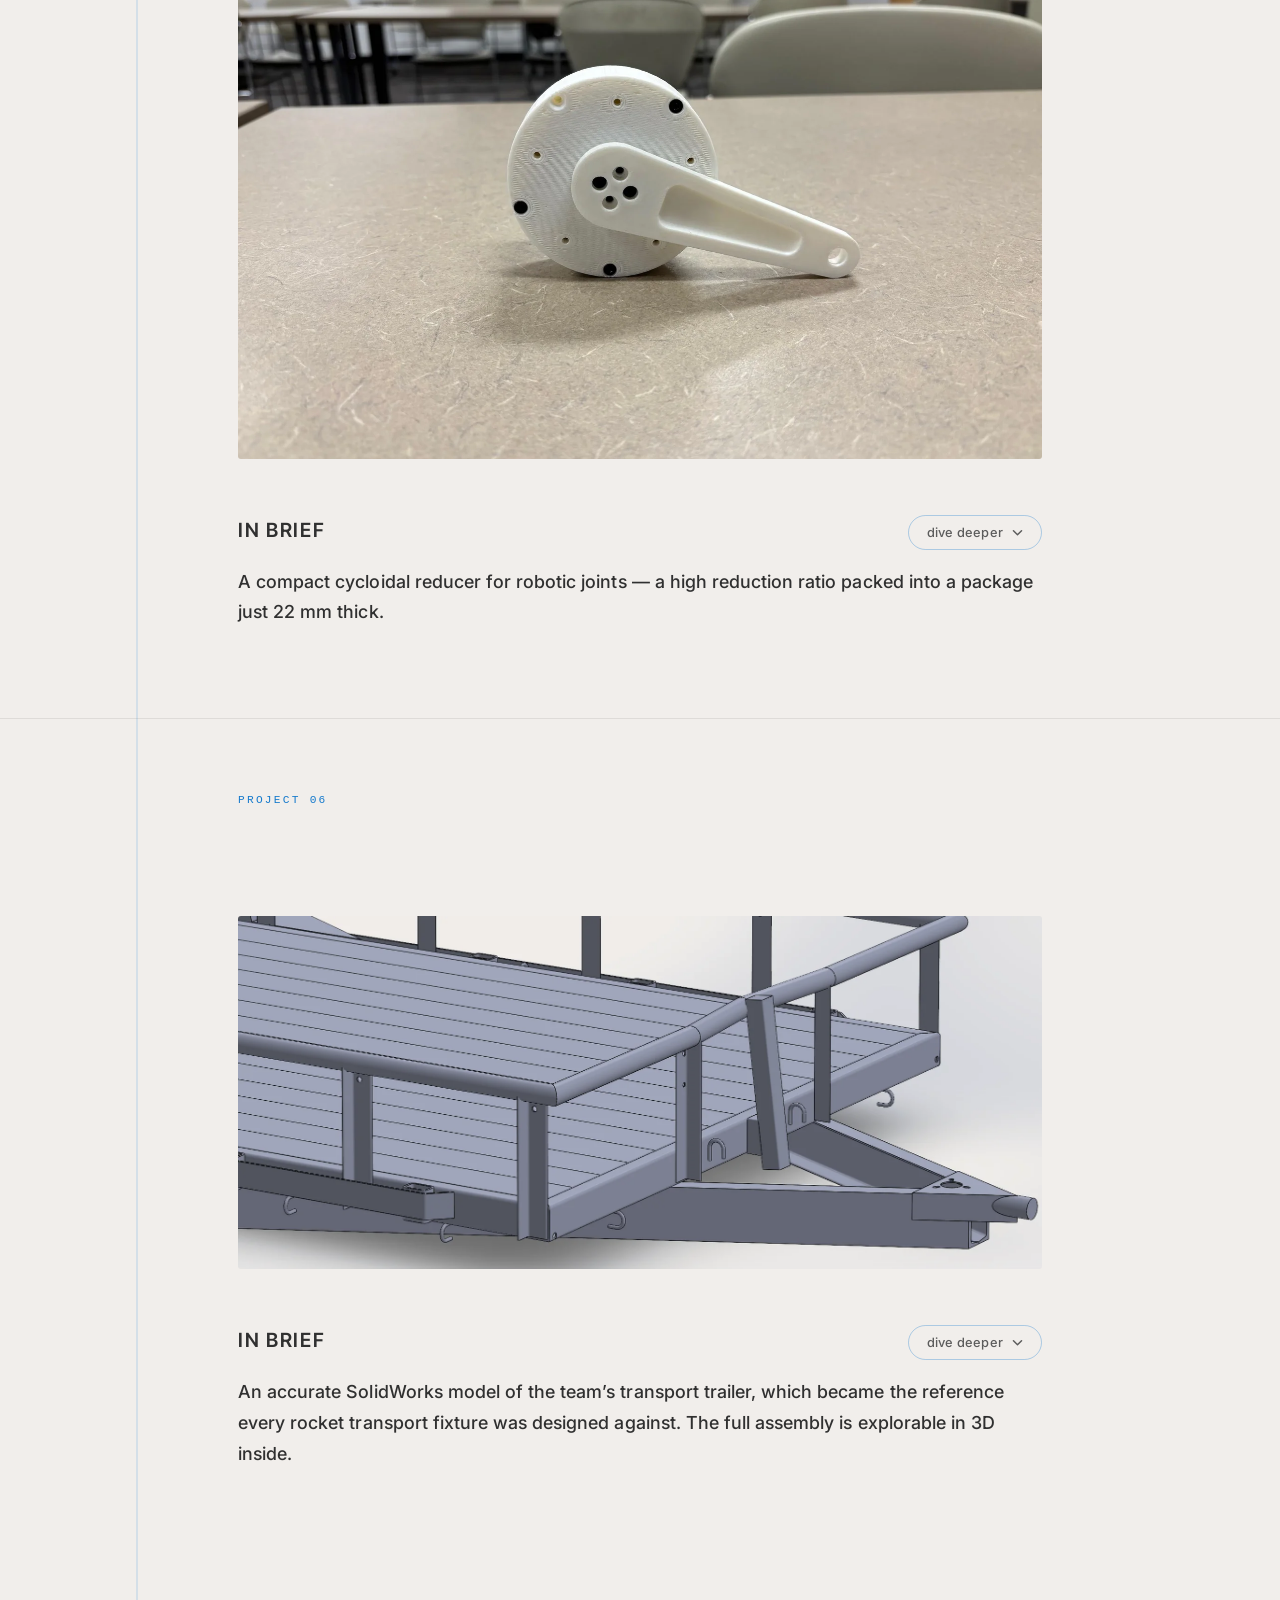
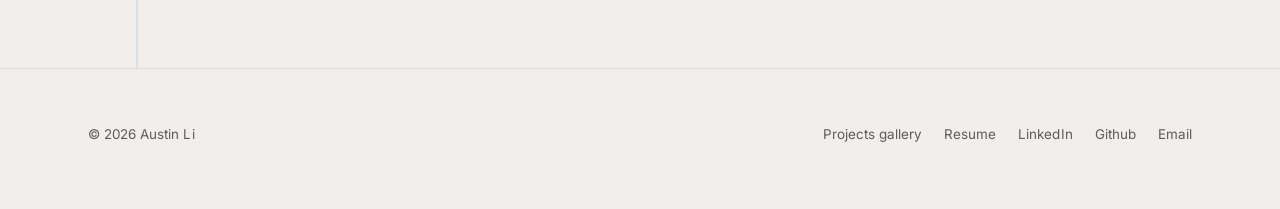
==== commit dd3136ca: "Lead each project with a short brief behind a "dive deeper" toggle - Every project now opens with it" ====
--- a/index.html
+++ b/index.html
@@ -3,6 +3,7 @@
 <head>
 <meta charset="utf-8">
 <meta name="viewport" content="width=device-width, initial-scale=1">
+<script>document.documentElement.className += ' js';</script>
 <title>Austin Li — Mechatronics Engineer</title>
 <meta name="description" content="Portfolio of Austin Li, a Waterloo Mechatronics Engineering student: motors, motor control, robotics and mechanical design.">
 <meta name="author" content="Austin Li">
@@ -70,9 +71,24 @@
     <figure class="">
       <img src="assets/img/p1-cover.webp" alt="Hand-wound stator of the PMSM hub motor" width="1720" height="1075" loading="lazy" decoding="async">
     </figure>
+    <div class="brief">
+      <div class="brief__head">
+        <h3 class="section-title">In Brief</h3>
+        <button type="button" class="dive" data-dive aria-expanded="false" aria-controls="deep-pmsm-hub-motor-main">
+          <span class="dive__label">dive deeper</span>
+          <svg width="11" height="11" viewBox="0 0 12 12" fill="none" aria-hidden="true">
+            <path d="M1.6 4 6 8.4 10.4 4" stroke="currentColor" stroke-width="1.6"
+                  stroke-linecap="round" stroke-linejoin="round"/>
+          </svg>
+        </button>
+      </div>
+      <p class="lead">A permanent-magnet synchronous hub motor I built from scratch &mdash; stator, windings, rotor and magnets &mdash; designed specifically for field oriented control, and destined to drive a DIY OneWheel.</p>
+    </div>
+    <div class="deep" id="deep-pmsm-hub-motor-main">
+      <div class="deep__inner">
     <h3 class="section-title">Objective</h3>
     <p>I have always been intrigued by motors (electric motors in particular), the ability to turn electricity into motion seems magical, and yet the way motors are so ubiquitous today turn them into this seemingly simple thing which we take for granted. Motors are literally everywhere, everything from linear motion to water-pumps and turbines often start as rotation driven by motors, and without them the world would be a much more stationary place (you could almost say motors make the world turn&hellip;).</p>
-    <p class="lead">I wanted to know how motors work, so I set out to build one entirely from scratch. Everything from the stator windings to the magnetic rotor I specced, designed, and built. Moreover, the motor I&rsquo;m building is designed specifically for Field Oriented Control, meaning the need for a built-in magnetic encoder for rotor angle, and large arc magnets for a sinusoidal back-EMF profile.</p>
+    <p class="lead">I wanted to know how motors work, so I built one entirely from scratch. Everything from the stator windings to the magnetic rotor, I specced, designed, built, and tested. Moreover, to make it more challenging and to squeeze a little bit more efficiency out of it, I designed the motor specifically for Field Oriented Control meaning the need for a magnetic encoder, distributed windings, and large arc magnets.</p>
     <p>Being a personal project, much of this build was constrained by budgets, but through various attempts to compromise and de-scope, I was able to assemble a first prototype which is currently being tested. The ultimate goal of this project is to use the motor in a larger DIY OneWheel build which has been a dream of mine for a while.</p>
     <h3 class="section-title">Design</h3>
     <p>I began by defining my constraints then modeled everything in SolidWorks, since this first prototype would be largely 3D printed, everything was designed with a heavy focus on DFM for FDM printing.</p>
@@ -86,6 +102,10 @@
     </div>
     <figure class="">
       <img src="assets/img/p1-stator-housing.webp" alt="The wound stator seated in its printed housing" width="1600" height="900" loading="lazy" decoding="async">
+    </figure>
+    <figure class="figure--narrow">
+      <img src="assets/img/p1-winding.webp" alt="Winding diagram for the 36-slot stator: three phases distributed across the slots, with the rotor magnet arcs shown on the outer ring" width="701" height="705" loading="lazy" decoding="async">
+      <figcaption>The winding layout I worked out for the 36-slot stator &mdash; three phases distributed across the slots, with the rotor&rsquo;s magnet arcs on the outer ring.</figcaption>
     </figure>
     <h3 class="section-title">Field Oriented Control</h3>
     <p>I wanted to use field oriented control (FOC) to drive this motor. This meant two things that needed to be different from a typical motor: encoder to detect position, and large arc magnets in the rotor.</p>
@@ -114,7 +134,8 @@
     </div>
     <h3 class="section-title">Back-EMF Validation</h3>
     <p>Using an oscilloscope I could verify that the back-EMF from spinning the motor was roughly sinusoidal. The 6 spikes seen can be attributed to the 6 individual magnets in each arc cogging with the stator.</p>
-    <div class="media-pair">
+    <div class="media-row">
+      <div class="media-row__cell" style="flex:1.7751 1 0">
     <figure class="">
       <video data-autoplay muted loop playsinline preload="none" width="1200" height="676"
                poster="assets/img/poster-backemf-validation.webp" aria-label="Back-EMF measured on an oscilloscope while the motor is spun by hand">
@@ -122,9 +143,14 @@
           <source src="assets/video/backemf-validation.webm" type="video/webm">
         </video>
     </figure>
-    <figure class="">
-      <img src="assets/img/p1-scope.webp" alt="Oscilloscope trace showing a roughly sinusoidal back-EMF with six cogging spikes" width="1100" height="618" loading="lazy" decoding="async">
-    </figure>
+      </div>
+      <div class="media-row__cell" style="flex:1.3333 1 0">
+    <figure class="">
+      <img src="assets/img/p1-scope.webp" alt="Oscilloscope trace showing a roughly sinusoidal back-EMF with six cogging spikes" width="900" height="675" loading="lazy" decoding="async">
+    </figure>
+      </div>
+    </div>
+      </div>
     </div>
     </div>
   </article>
@@ -137,6 +163,21 @@
     <figure class="">
       <img src="assets/img/p2-cover.webp" alt="3D render of the FORC speed controller PCB" width="1320" height="813" loading="lazy" decoding="async">
     </figure>
+    <div class="brief">
+      <div class="brief__head">
+        <h3 class="section-title">In Brief</h3>
+        <button type="button" class="dive" data-dive aria-expanded="false" aria-controls="deep-forc-speed-controller-main">
+          <span class="dive__label">dive deeper</span>
+          <svg width="11" height="11" viewBox="0 0 12 12" fill="none" aria-hidden="true">
+            <path d="M1.6 4 6 8.4 10.4 4" stroke="currentColor" stroke-width="1.6"
+                  stroke-linecap="round" stroke-linejoin="round"/>
+          </svg>
+        </button>
+      </div>
+      <p class="lead">FORC is a high-power ESC for field oriented control, laid out in Altium around the Vedder architecture. It was my first PCB, taken from no experience at all to a finished board.</p>
+    </div>
+    <div class="deep" id="deep-forc-speed-controller-main">
+      <div class="deep__inner">
     <h3 class="section-title">Objective</h3>
     <p>Before starting this project, I had no experience in PCB design, at all. I had never touched a PCB software nor taken any advanced circuits courses. However, knowing how universal the applications of printed circuit boards are, I wanted to learn the process of how they are designed.</p>
     <p class="lead">So, I designed FORC, my attempt at a high-power ESC specifically designed for Field Oriented Control. The software I used was Altium, which I chose over other beginner friendly choices like KiCad because it is more of an industry standard. My design is based on the Vedder ESC architecture, which is the gold standard for speed controllers in the application I am looking for.</p>
@@ -147,6 +188,8 @@
     <figure class="">
       <img src="assets/img/p2-layout.webp" alt="Altium board layout of FORC with copper pours and routing visible" width="1680" height="806" loading="lazy" decoding="async">
     </figure>
+      </div>
+    </div>
     </div>
   </article>
   <article class="project" data-project data-project-no="03" id="pool-robot">
@@ -163,6 +206,21 @@
       <img src="assets/img/p3-team.webp" alt="The project team with the robot at the pool table" width="1400" height="1050" loading="lazy" decoding="async">
     </figure>
     </div>
+    <div class="brief">
+      <div class="brief__head">
+        <h3 class="section-title">In Brief</h3>
+        <button type="button" class="dive" data-dive aria-expanded="false" aria-controls="deep-pool-robot-main">
+          <span class="dive__label">dive deeper</span>
+          <svg width="11" height="11" viewBox="0 0 12 12" fill="none" aria-hidden="true">
+            <path d="M1.6 4 6 8.4 10.4 4" stroke="currentColor" stroke-width="1.6"
+                  stroke-linecap="round" stroke-linejoin="round"/>
+          </svg>
+        </button>
+      </div>
+      <p class="lead">An omni-directional VEX robot that locates a pool ball using a single laser distance sensor and strikes it into a pocket. I designed the scissor striking mechanism and wrote the ball detection algorithm in C++.</p>
+    </div>
+    <div class="deep" id="deep-pool-robot-main">
+      <div class="deep__inner">
     <h3 class="section-title">Objective</h3>
     <p>The Autonomous Pool-Playing Robot was built as a group project for my final Mechatronics Project of first year. The robot was built around standard VEX components, and our goal was to push these components to the limits of their capabilities.</p>
     <p class="lead">My group and I designed, coded and tested an omni-directional robot which could successfully locate and strike a pool ball into a pocket.</p>
@@ -211,14 +269,20 @@
           <source src="assets/video/pool-full-demo.mp4" type="video/mp4">
           <source src="assets/video/pool-full-demo.webm" type="video/webm">
         </video>
-        <button type="button" class="video-replay" data-replay>
-          <svg width="12" height="12" viewBox="0 0 24 24" fill="none" aria-hidden="true">
-            <path d="M1 4v6h6M3.5 15a9 9 0 1 0 2.1-9.4L1 10" stroke="currentColor"
-                  stroke-width="2.2" stroke-linecap="round" stroke-linejoin="round"/>
-          </svg>Replay
-        </button>
-      </div>
-    </figure>
+        <div class="video-tools">
+          <button type="button" class="video-btn video-replay" data-replay>
+            <svg width="12" height="12" viewBox="0 0 24 24" fill="none" aria-hidden="true">
+              <path d="M1 4v6h6M3.5 15a9 9 0 1 0 2.1-9.4L1 10" stroke="currentColor"
+                    stroke-width="2.2" stroke-linecap="round" stroke-linejoin="round"/>
+            </svg>Replay
+          </button>
+          <button type="button" class="video-btn video-speed" data-speed
+                  aria-label="Playback speed">1&times;</button>
+        </div>
+      </div>
+    </figure>
+      </div>
+    </div>
     </div>
   </article>
   <article class="project" data-project data-project-no="04" id="autocleat">
@@ -230,16 +294,35 @@
     <figure class="">
       <img src="assets/img/p4-cover.webp" alt="AutoCleat mounted on a shoe with its control electronics" width="1600" height="900" loading="lazy" decoding="async">
     </figure>
+    <div class="brief">
+      <div class="brief__head">
+        <h3 class="section-title">In Brief</h3>
+        <button type="button" class="dive" data-dive aria-expanded="false" aria-controls="deep-autocleat-main">
+          <span class="dive__label">dive deeper</span>
+          <svg width="11" height="11" viewBox="0 0 12 12" fill="none" aria-hidden="true">
+            <path d="M1.6 4 6 8.4 10.4 4" stroke="currentColor" stroke-width="1.6"
+                  stroke-linecap="round" stroke-linejoin="round"/>
+          </svg>
+        </button>
+      </div>
+      <p class="lead">A shoe attachment that deploys ice spikes when winter surfaces turn unsafe and retracts them indoors, so you never stop to change footwear. Built in 24 hours at Waterloo EngHacks.</p>
+    </div>
+    <div class="deep" id="deep-autocleat-main">
+      <div class="deep__inner">
     <h3 class="section-title">Objective</h3>
     <p>AutoCleat is a shoe attachment that automatically deploys ice spikes when winter surfaces become unsafe. It was designed to solve the awkwardness of traditional cleats, which work outdoors but become inconvenient or damaging when walking indoors.</p>
     <p>AutoCleat was built in 24 hours as a submission to the Waterloo Enghacks Hackathon.</p>
-    <div class="media-pair">
-    <figure class="">
-      <img src="assets/img/p4-shoe-side.webp" alt="Side view of the AutoCleat frame strapped to a shoe" width="1100" height="1467" loading="lazy" decoding="async">
-    </figure>
-    <figure class="">
-      <img src="assets/img/p4-shoe-worn.webp" alt="AutoCleat being worn, with wiring to the ankle-mounted controller" width="1100" height="1467" loading="lazy" decoding="async">
-    </figure>
+    <div class="media-row">
+      <div class="media-row__cell" style="flex:0.9512 1 0">
+    <figure class="">
+      <img src="assets/img/p4-shoe-side.webp" alt="Side view of the AutoCleat frame strapped to a shoe" width="1150" height="1209" loading="lazy" decoding="async">
+    </figure>
+      </div>
+      <div class="media-row__cell" style="flex:0.9965 1 0">
+    <figure class="">
+      <img src="assets/img/p4-shoe-worn.webp" alt="AutoCleat being worn, with wiring to the ankle-mounted controller" width="1150" height="1154" loading="lazy" decoding="async">
+    </figure>
+      </div>
     </div>
     <figure class="">
       <img src="assets/img/p4-prototype.webp" alt="The AutoCleat prototype and its ankle cuff on the bench" width="1400" height="1050" loading="lazy" decoding="async">
@@ -252,14 +335,18 @@
           <source src="assets/video/autocleat-demo.mp4" type="video/mp4">
           <source src="assets/video/autocleat-demo.webm" type="video/webm">
         </video>
-        <button type="button" class="video-replay" data-replay>
-          <svg width="12" height="12" viewBox="0 0 24 24" fill="none" aria-hidden="true">
-            <path d="M1 4v6h6M3.5 15a9 9 0 1 0 2.1-9.4L1 10" stroke="currentColor"
-                  stroke-width="2.2" stroke-linecap="round" stroke-linejoin="round"/>
-          </svg>Replay
-        </button>
-      </div>
-    </figure>
+        <div class="video-tools">
+          <button type="button" class="video-btn video-replay" data-replay>
+            <svg width="12" height="12" viewBox="0 0 24 24" fill="none" aria-hidden="true">
+              <path d="M1 4v6h6M3.5 15a9 9 0 1 0 2.1-9.4L1 10" stroke="currentColor"
+                    stroke-width="2.2" stroke-linecap="round" stroke-linejoin="round"/>
+            </svg>Replay
+          </button>
+        </div>
+      </div>
+    </figure>
+      </div>
+    </div>
     </div>
   </article>
   <article class="project" data-project data-project-no="05" id="cycloidal-gearbox">
@@ -269,17 +356,38 @@
     </div>
     <div class="col">
     <figure class="">
-      <img src="assets/img/p5-photo-a.webp" alt="The printed cycloidal gearbox with its output arm attached" width="1600" height="900" loading="lazy" decoding="async">
-    </figure>
+      <img src="assets/img/p5-photo-a.webp" alt="The printed cycloidal gearbox with its output arm attached" width="1600" height="1000" loading="lazy" decoding="async">
+    </figure>
+    <div class="brief">
+      <div class="brief__head">
+        <h3 class="section-title">In Brief</h3>
+        <button type="button" class="dive" data-dive aria-expanded="false" aria-controls="deep-cycloidal-gearbox-main">
+          <span class="dive__label">dive deeper</span>
+          <svg width="11" height="11" viewBox="0 0 12 12" fill="none" aria-hidden="true">
+            <path d="M1.6 4 6 8.4 10.4 4" stroke="currentColor" stroke-width="1.6"
+                  stroke-linecap="round" stroke-linejoin="round"/>
+          </svg>
+        </button>
+      </div>
+      <p class="lead">A compact cycloidal reducer for robotic joints &mdash; a high reduction ratio packed into a package just 22&nbsp;mm thick.</p>
+    </div>
+    <div class="deep" id="deep-cycloidal-gearbox-main">
+      <div class="deep__inner">
     <h3 class="section-title">Objective</h3>
     <p>This cycloidal gearbox was designed to be a compact reducer for use in robotic joints. The final dimensions measure 22mm in thickness.</p>
-    <div class="media-pair">
-    <figure class="">
-      <img src="assets/img/p5-photo-b.webp" alt="Top view of the assembled cycloidal gearbox showing its low profile" width="1200" height="900" loading="lazy" decoding="async">
-    </figure>
-    <figure class="">
-      <img src="assets/img/p5-exploded.webp" alt="Exploded CAD view of the cycloidal gearbox internals" width="1200" height="900" loading="lazy" decoding="async">
-    </figure>
+    <div class="media-row">
+      <div class="media-row__cell" style="flex:1.3904 1 0">
+    <figure class="">
+      <img src="assets/img/p5-photo-b.webp" alt="Top view of the assembled cycloidal gearbox showing its low profile" width="1300" height="935" loading="lazy" decoding="async">
+    </figure>
+      </div>
+      <div class="media-row__cell" style="flex:0.8763 1 0">
+    <figure class="">
+      <img src="assets/img/p5-exploded.webp" alt="Exploded CAD view of the cycloidal gearbox internals" width="900" height="1027" loading="lazy" decoding="async">
+    </figure>
+      </div>
+    </div>
+      </div>
     </div>
     </div>
   </article>
@@ -292,6 +400,21 @@
     <figure class="">
       <img src="assets/img/p6-cover.webp" alt="CAD render of the rocket transport trailer deck and rails" width="1720" height="755" loading="lazy" decoding="async">
     </figure>
+    <div class="brief">
+      <div class="brief__head">
+        <h3 class="section-title">In Brief</h3>
+        <button type="button" class="dive" data-dive aria-expanded="false" aria-controls="deep-rocket-trailer-main">
+          <span class="dive__label">dive deeper</span>
+          <svg width="11" height="11" viewBox="0 0 12 12" fill="none" aria-hidden="true">
+            <path d="M1.6 4 6 8.4 10.4 4" stroke="currentColor" stroke-width="1.6"
+                  stroke-linecap="round" stroke-linejoin="round"/>
+          </svg>
+        </button>
+      </div>
+      <p class="lead">An accurate SolidWorks model of the team&rsquo;s transport trailer, which became the reference every rocket transport fixture was designed against. The full assembly is explorable in 3D inside.</p>
+    </div>
+    <div class="deep" id="deep-rocket-trailer-main">
+      <div class="deep__inner">
     <h3 class="section-title">Objective</h3>
     <p>I created an accurate model of a transport trailer in CAD (SolidWorks) which proved to be mission critical for designing fixtures to transport the Team&rsquo;s rocket to the launch site.</p>
     <figure class="">
@@ -299,10 +422,10 @@
     </figure>
     <div class="media-stack">
     <figure class="">
-      <img src="assets/img/p6-real.webp" alt="Photograph of the real transport trailer" width="1600" height="900" loading="lazy" decoding="async">
-    </figure>
-    <figure class="">
-      <img src="assets/img/p6-cad-side.webp" alt="Side elevation of the CAD trailer model for comparison" width="1720" height="481" loading="lazy" decoding="async">
+      <img src="assets/img/p6-real.webp" alt="Photograph of the real transport trailer" width="1800" height="581" loading="lazy" decoding="async">
+    </figure>
+    <figure class="">
+      <img src="assets/img/p6-cad-side.webp" alt="Side elevation of the CAD trailer model for comparison" width="1800" height="382" loading="lazy" decoding="async">
     </figure>
     </div>
     <h3 class="section-title">Explore the model</h3>
@@ -314,6 +437,8 @@
         <button type="button" class="cad__reset">Reset view</button>
       </div>
     </figure>
+      </div>
+    </div>
     </div>
   </article>
   </section>
--- a/assets/css/site.css
+++ b/assets/css/site.css
@@ -367,19 +367,98 @@
 
 .media-stack { display: grid; gap: clamp(16px, 2.4vw, 26px); }
 
-/* --- replay control on a looping video --------------------- */
+/* --- a row whose items keep their own aspect but share a height --------- */
+
+.media-row {
+  display: flex;
+  align-items: flex-start;
+  gap: clamp(16px, 2.4vw, 28px);
+  margin: clamp(26px, 3.6vw, 42px) 0;
+}
+.media-row__cell { min-width: 0; }
+.media-row figure { margin: 0; }
+
+/* --- a diagram that shouldn't be blown up ------------------------------- */
+
+figure.figure--narrow { margin-inline: auto; max-width: 640px; }
+
+/* --- "In Brief" + dive deeper ------------------------------------------ */
+
+.brief { margin-top: clamp(34px, 4.5vw, 54px); }
+.brief__head {
+  display: flex;
+  align-items: baseline;
+  justify-content: space-between;
+  gap: 18px 26px;
+  flex-wrap: wrap;
+  margin-bottom: 1em;
+}
+.brief__head .section-title { margin: 0; }
+
+.dive {
+  display: inline-flex;
+  align-items: center;
+  gap: 9px;
+  padding: 9px 18px;
+  border: 1px solid rgba(22,122,204,.32);
+  border-radius: 999px;
+  background: none;
+  color: var(--text);
+  font-family: var(--sans);
+  font-size: .8rem;
+  font-weight: 500;
+  letter-spacing: .015em;
+  cursor: pointer;
+  white-space: nowrap;
+  transition: color .3s var(--ease), border-color .3s var(--ease),
+              background-color .3s var(--ease);
+}
+.dive:hover {
+  color: var(--head);
+  border-color: rgba(22,122,204,.65);
+  background: rgba(22,122,204,.05);
+}
+.dive svg { flex: none; transition: transform .5s var(--ease); }
+.dive[aria-expanded="true"] svg { transform: rotate(180deg); }
+
+.deep__inner { padding-top: clamp(10px, 1.6vw, 20px); }
+
+/* Collapsed only once JS is running, so the content is never trapped. */
+.js .deep {
+  height: 0;
+  overflow: hidden;
+  transition: height .72s var(--ease), opacity .5s var(--ease);
+  opacity: .35;
+}
+.js .deep.is-open { opacity: 1; }
+.js .deep.is-done { height: auto; overflow: visible; }
+
+/* --- controls on a looping video ---------------------------- */
 
 .video-wrap { position: relative; }
-.video-replay {
+
+.video-tools {
   position: absolute;
   right: 12px; bottom: 12px;
+  display: flex;
+  gap: 8px;
+  opacity: 0;
+  transform: translateY(5px);
+  transition: opacity .35s var(--ease), transform .35s var(--ease);
+}
+.video-wrap:hover .video-tools,
+.video-tools:focus-within { opacity: 1; transform: none; }
+@media (hover: none) { .video-tools { opacity: 1; transform: none; } }
+
+.video-btn {
   display: inline-flex;
   align-items: center;
+  justify-content: center;
   gap: 7px;
   padding: 8px 14px;
   border: 1px solid var(--rule);
   border-radius: 999px;
-  background: rgba(241,238,235,.86);
+  background: rgba(241,238,235,.88);
   -webkit-backdrop-filter: blur(8px);
   backdrop-filter: blur(8px);
   color: var(--text);
@@ -388,43 +467,14 @@
   letter-spacing: .12em;
   text-transform: uppercase;
   cursor: pointer;
-  opacity: 0;
-  transform: translateY(5px);
-  transition: opacity .35s var(--ease), transform .35s var(--ease),
-              color .3s var(--ease), border-color .3s var(--ease);
-}
-.video-wrap:hover .video-replay,
-.video-replay:focus-visible { opacity: 1; transform: none; }
-.video-replay:hover { color: var(--head); border-color: rgba(22,122,204,.5); }
-.video-replay svg { flex: none; transition: transform .5s var(--ease); }
+  transition: color .3s var(--ease), border-color .3s var(--ease);
+}
+.video-btn:hover { color: var(--head); border-color: rgba(22,122,204,.5); }
+.video-btn svg { flex: none; transition: transform .5s var(--ease); }
 .video-replay:hover svg { transform: rotate(-180deg); }
 .video-replay.is-spun svg { transform: rotate(-360deg); }
-
-/* touch devices have no hover — keep it visible there */
-@media (hover: none) {
-  .video-replay { opacity: 1; transform: none; }
-}
-
-.steps {
-  display: grid;
-  grid-template-columns: repeat(2, minmax(0, 1fr));
-  gap: clamp(24px, 3.5vw, 46px);
-  margin-top: clamp(24px, 3vw, 34px);
-}
-.step { display: flex; flex-direction: column; }
-.step figure { margin-top: auto; }
-.step__no {
-  font-family: var(--display);
-  font-size: 1.3rem;
-  font-weight: 700;
-  letter-spacing: .04em;
-  color: var(--head);
-  text-align: left;
-  margin-bottom: .6em;
-}
-.step p { font-size: .98rem; }
-.step figure { margin: clamp(18px, 2.4vw, 26px) 0 0; }
-.step > p:last-of-type { margin-bottom: 0; }
+.video-speed { min-width: 48px; letter-spacing: .06em; }
+.video-speed.is-fast { color: var(--accent); border-color: rgba(22,122,204,.55); }
 
 /* --- the "skip" bubble ------------------------------------- */
 
@@ -766,6 +816,9 @@
     box-shadow: 0 8px 26px -14px rgba(48,48,48,.5);
   }
   .media-pair { grid-template-columns: 1fr; }
+  .media-row { flex-direction: column; }
+  .media-row__cell { flex: none !important; width: 100%; }
+  .brief__head { align-items: flex-start; }
   .skip-next { top: auto; bottom: 20px; right: 50%; transform: translate(50%, 20px) scale(.94); }
   .skip-next.is-shown { transform: translate(50%, 0) scale(1); }
   .modal__row { grid-template-columns: 1fr; gap: 2px; }
@@ -779,6 +832,7 @@
   }
   .reveal, .project__title { opacity: 1 !important; transform: none !important; }
   .dot { transform: scale(1) !important; opacity: 1 !important; }
+  .js .deep { transition: none; }
 }
 
 @media print {
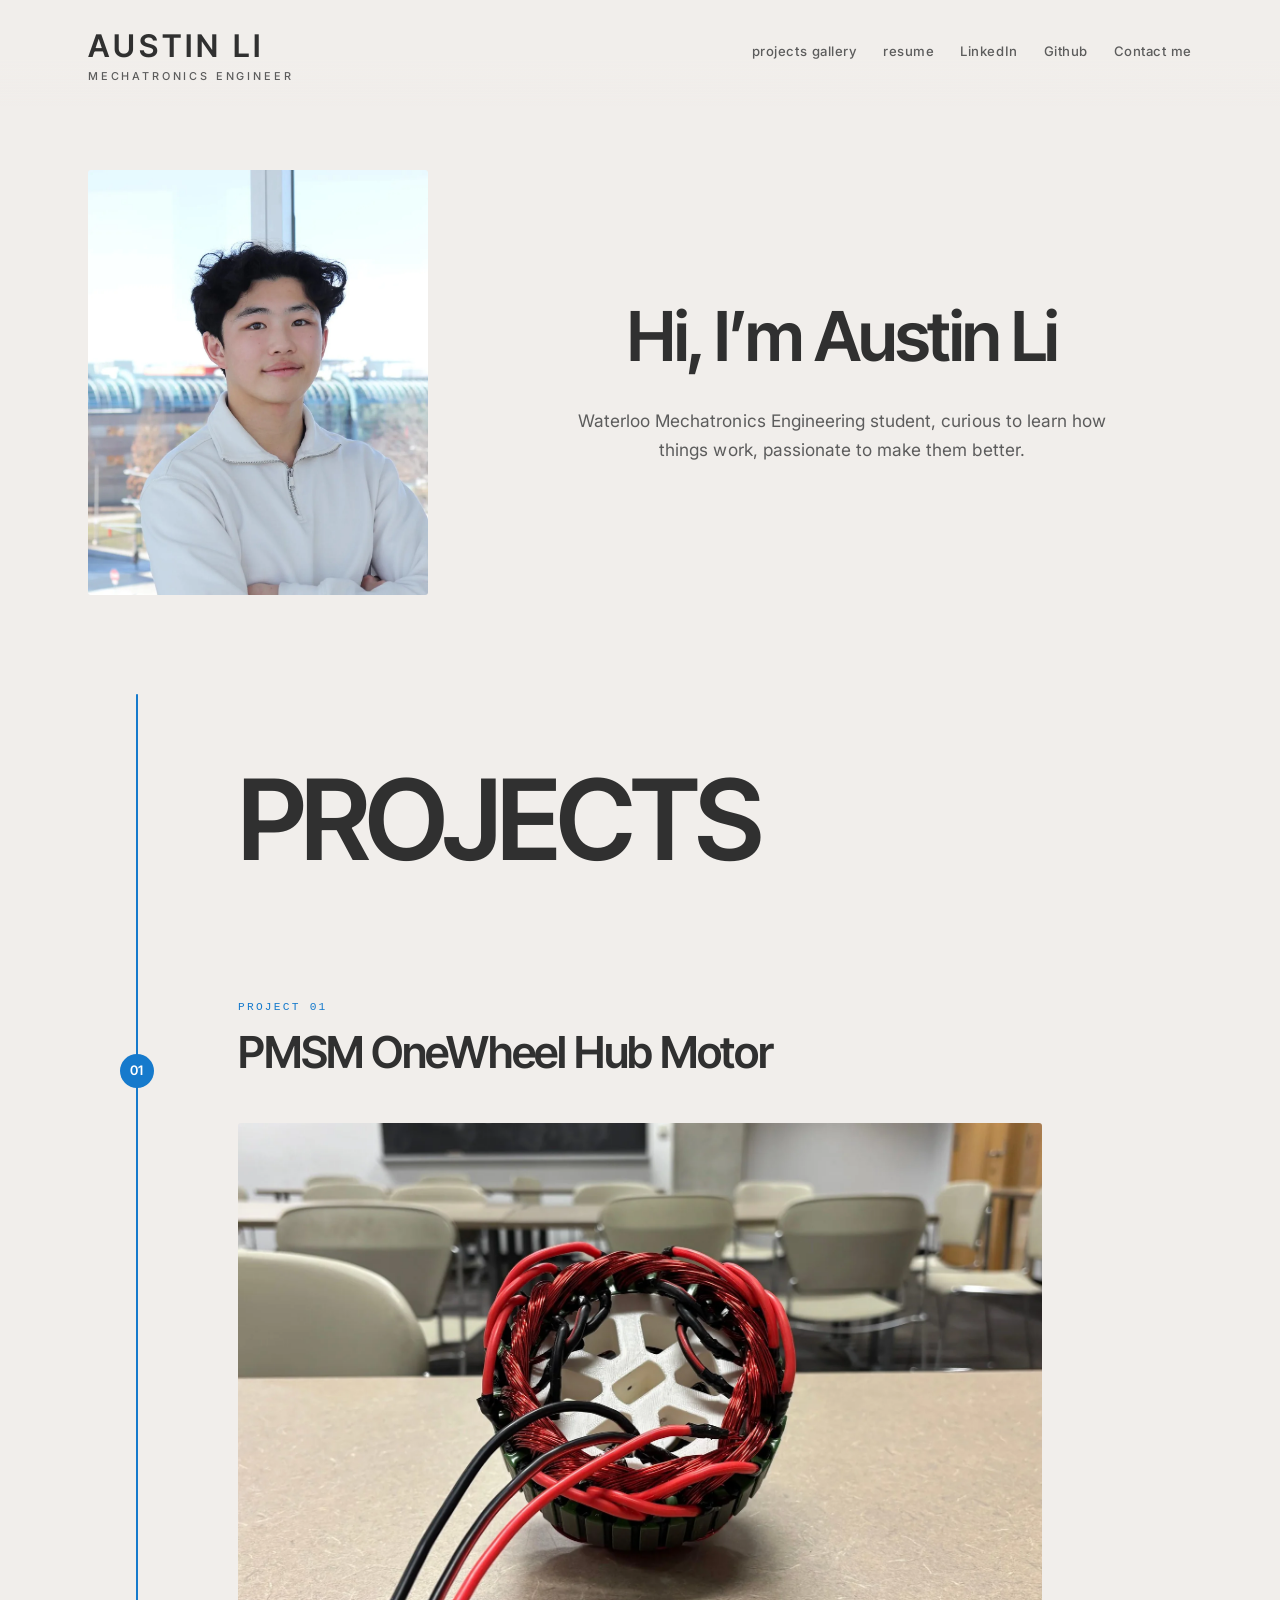
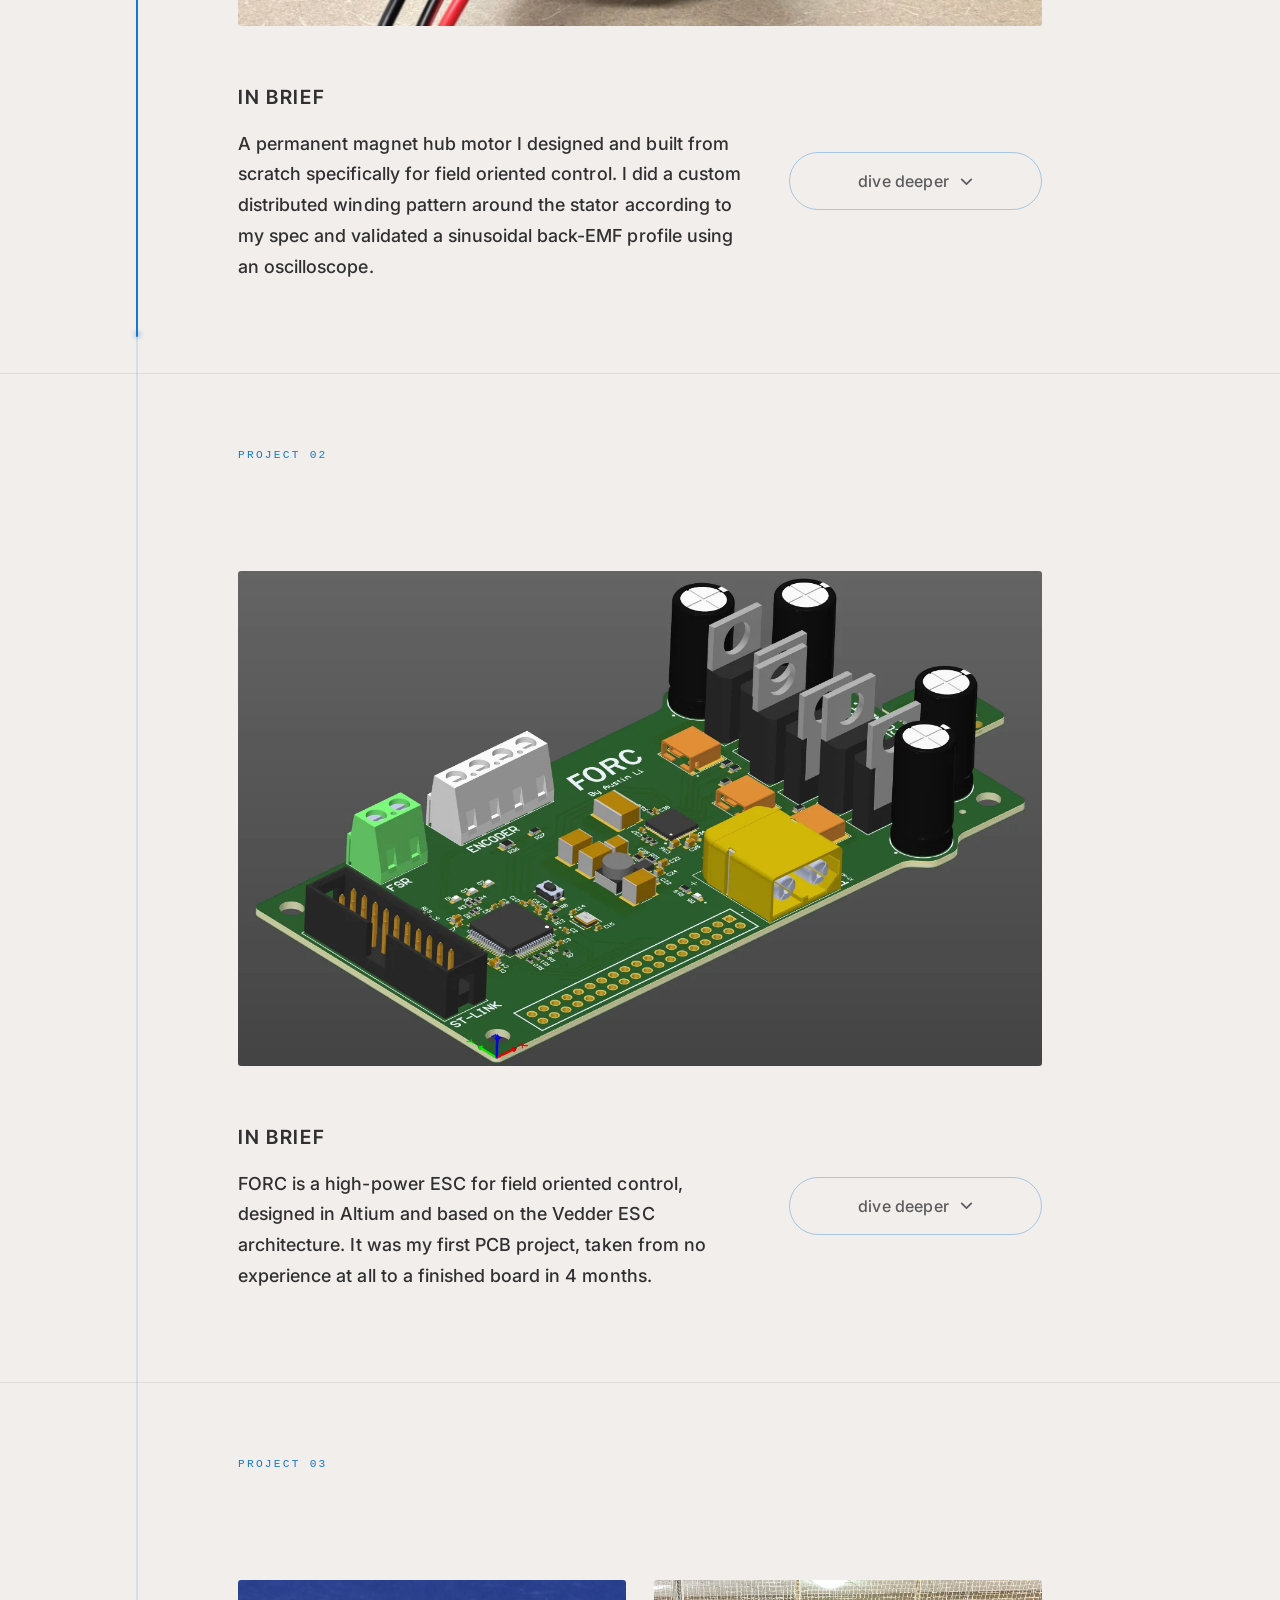
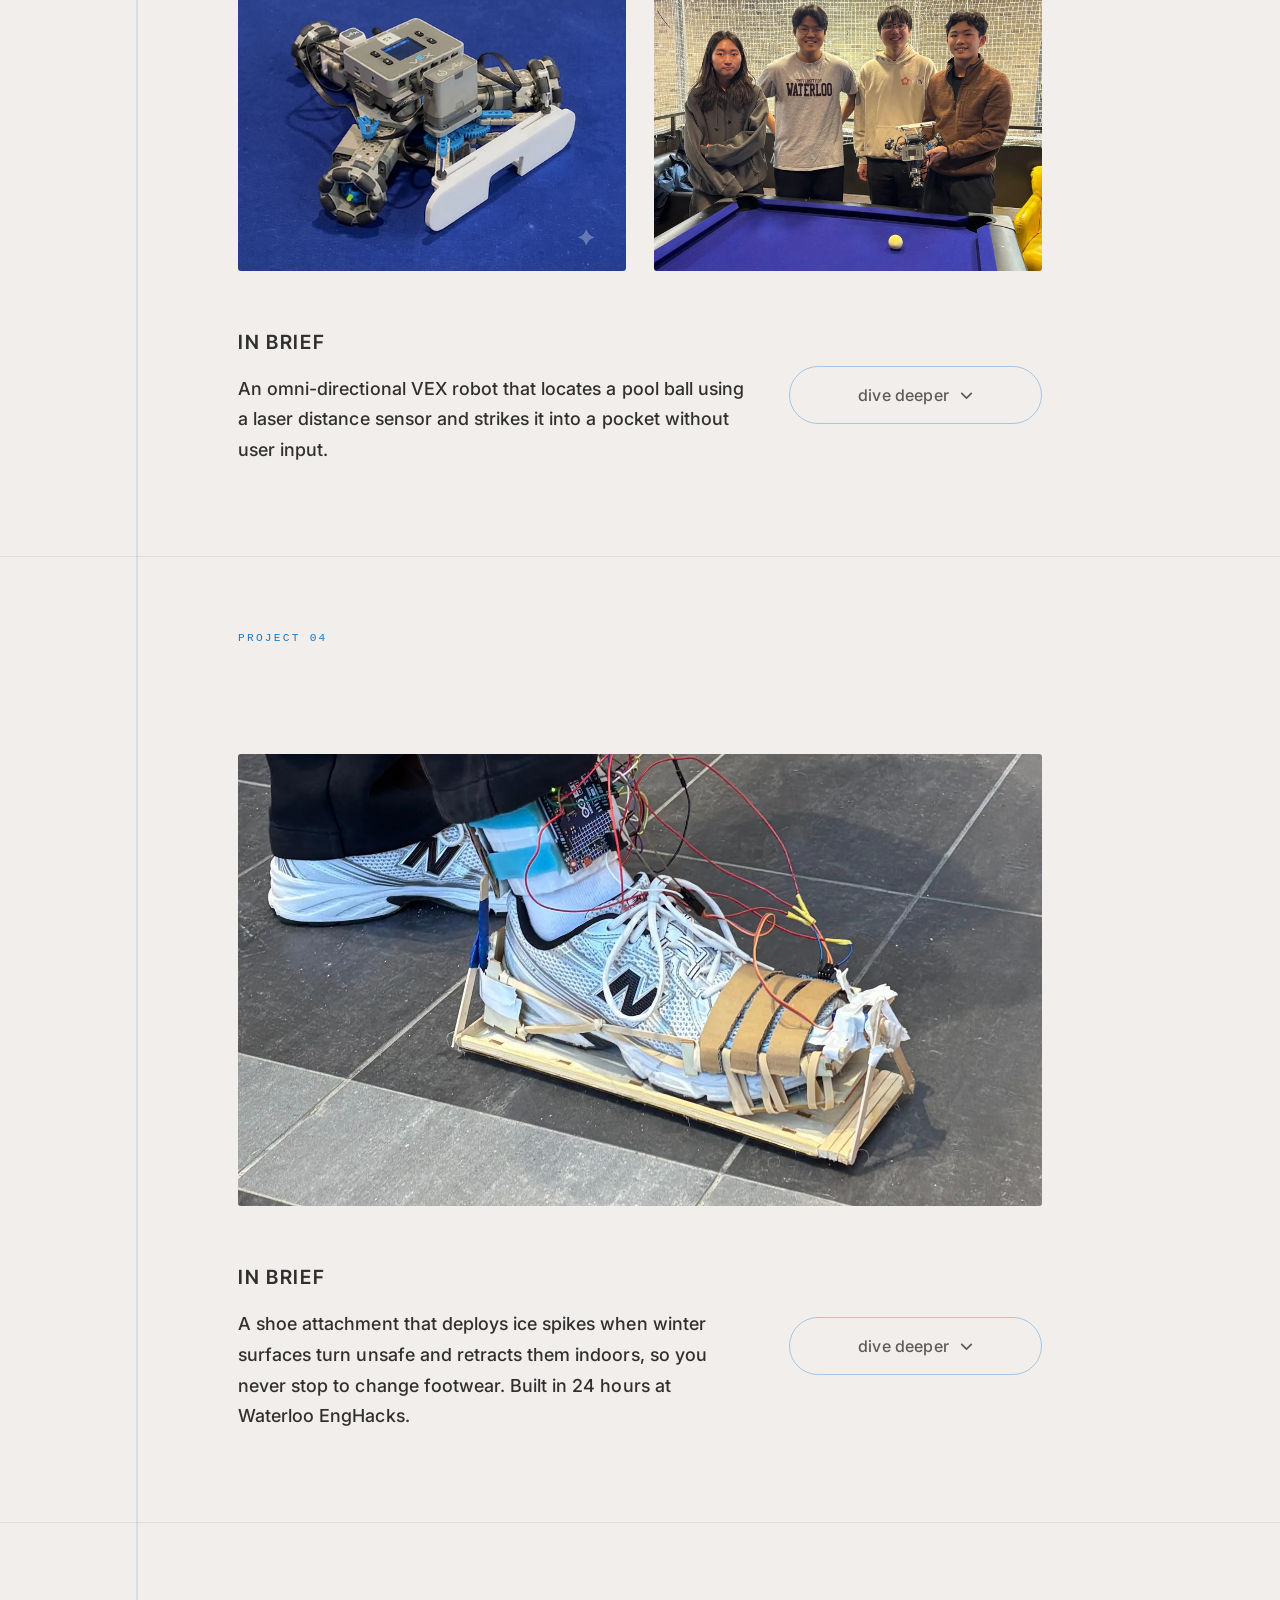
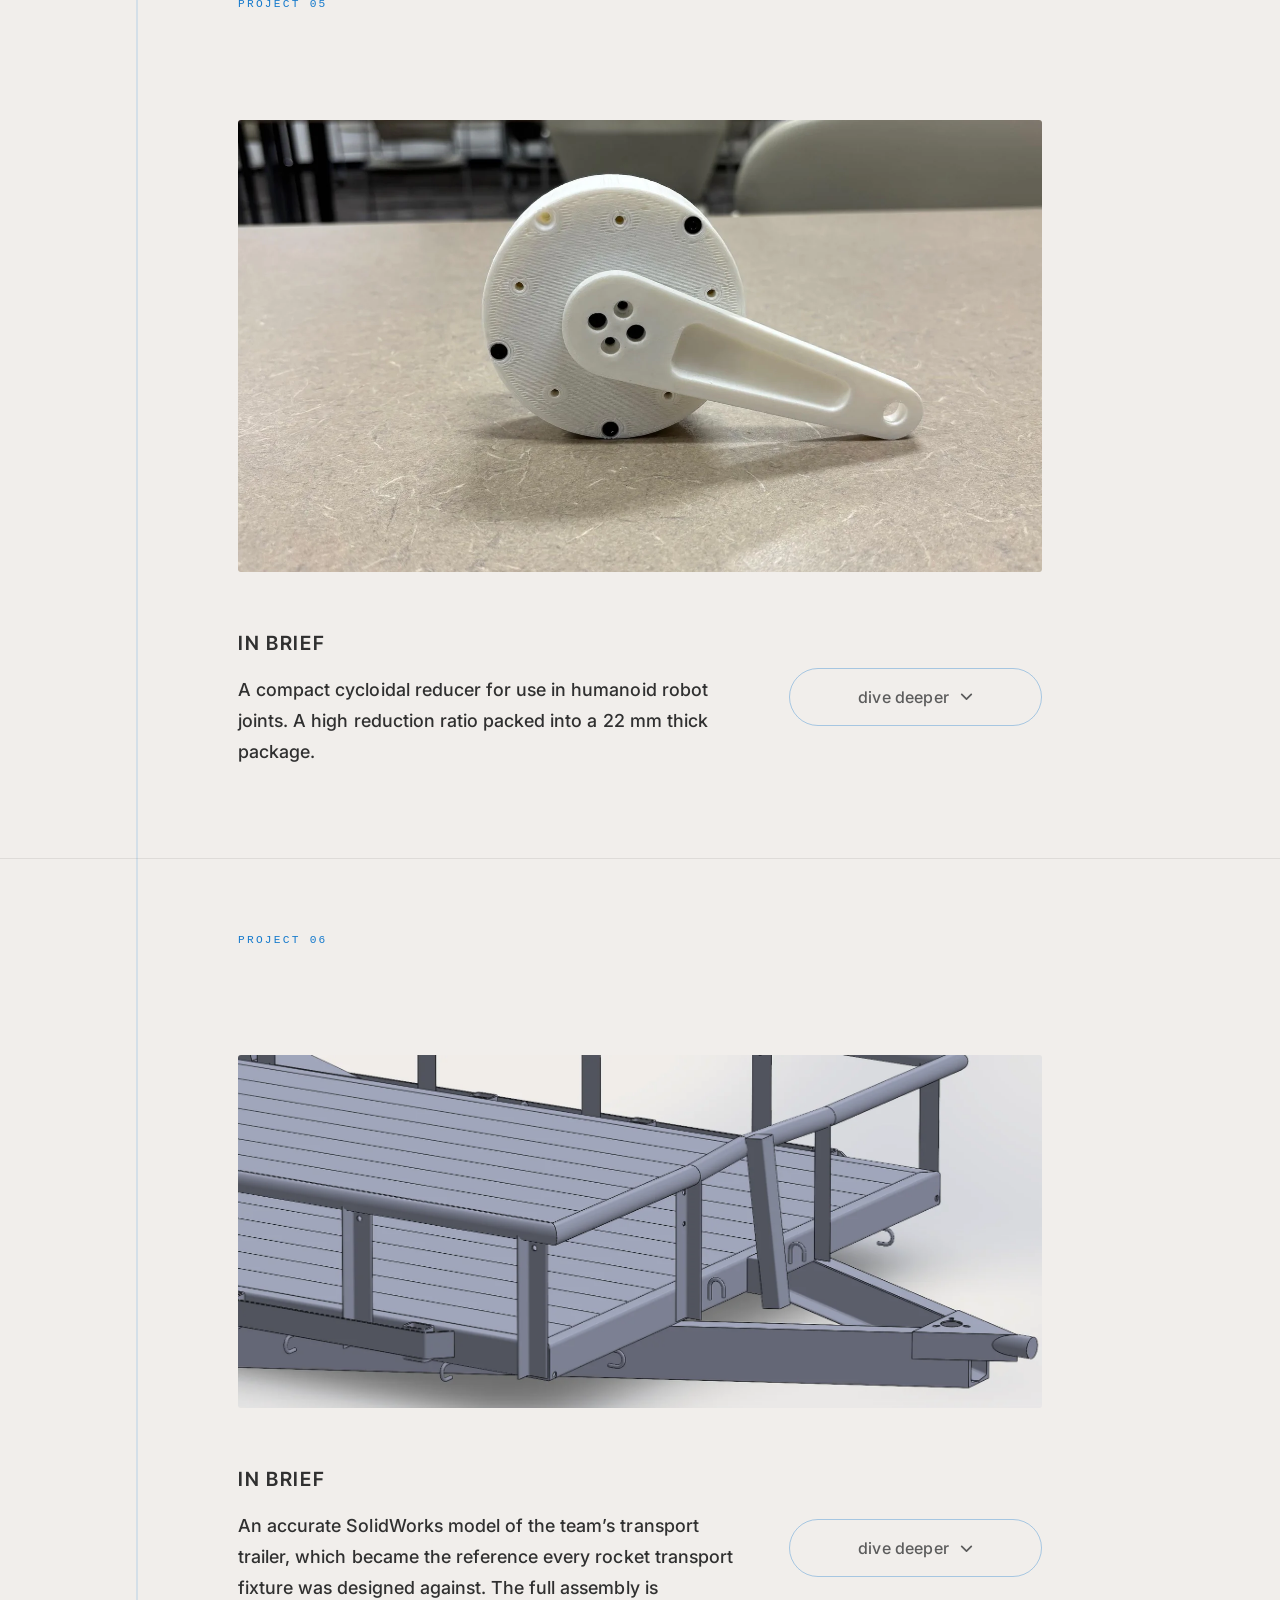
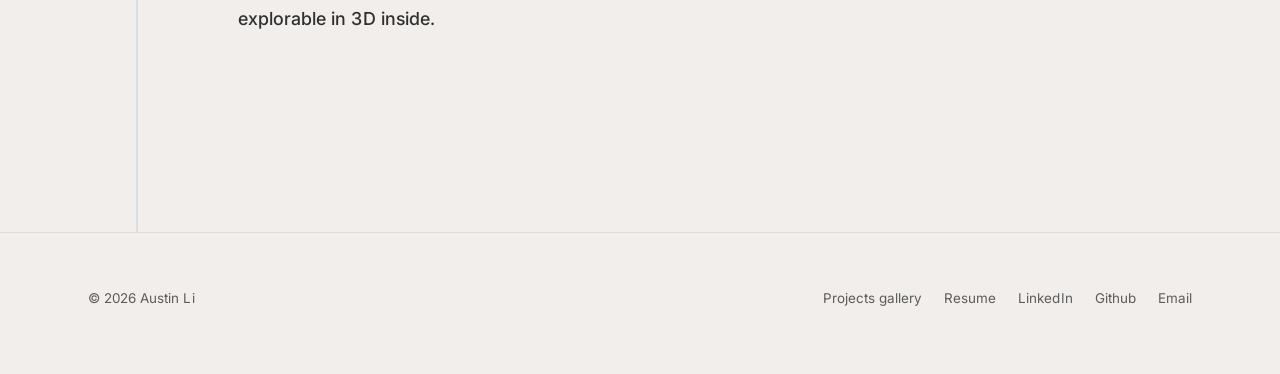
==== commit 2a5abf5f: "Rework the In Brief block and fix two layout regressions - Split In Brief 2:1, with a larger "dive d" ====
--- a/index.html
+++ b/index.html
@@ -72,17 +72,19 @@
       <img src="assets/img/p1-cover.webp" alt="Hand-wound stator of the PMSM hub motor" width="1720" height="1075" loading="lazy" decoding="async">
     </figure>
     <div class="brief">
-      <div class="brief__head">
+      <div class="brief__text">
         <h3 class="section-title">In Brief</h3>
+        <p class="lead">A permanent magnet hub motor I designed and built from scratch specifically for field oriented control. I did a custom distributed winding pattern around the stator according to my spec and validated a sinusoidal back-EMF profile using an oscilloscope.</p>
+      </div>
+      <div class="brief__action">
         <button type="button" class="dive" data-dive aria-expanded="false" aria-controls="deep-pmsm-hub-motor-main">
           <span class="dive__label">dive deeper</span>
-          <svg width="11" height="11" viewBox="0 0 12 12" fill="none" aria-hidden="true">
+          <svg width="13" height="13" viewBox="0 0 12 12" fill="none" aria-hidden="true">
             <path d="M1.6 4 6 8.4 10.4 4" stroke="currentColor" stroke-width="1.6"
                   stroke-linecap="round" stroke-linejoin="round"/>
           </svg>
         </button>
       </div>
-      <p class="lead">A permanent-magnet synchronous hub motor I built from scratch &mdash; stator, windings, rotor and magnets &mdash; designed specifically for field oriented control, and destined to drive a DIY OneWheel.</p>
     </div>
     <div class="deep" id="deep-pmsm-hub-motor-main">
       <div class="deep__inner">
@@ -100,13 +102,19 @@
       <img src="assets/img/p1-cad-exploded.webp" alt="Exploded view of the hub motor assembly" width="1100" height="733" loading="lazy" decoding="async">
     </figure>
     </div>
+    <div class="media-row">
+      <div class="media-row__cell" style="flex:1.7778 1 0">
     <figure class="">
       <img src="assets/img/p1-stator-housing.webp" alt="The wound stator seated in its printed housing" width="1600" height="900" loading="lazy" decoding="async">
     </figure>
-    <figure class="figure--narrow">
+      </div>
+      <div class="media-row__cell" style="flex:0.9943 1 0">
+    <figure class="">
       <img src="assets/img/p1-winding.webp" alt="Winding diagram for the 36-slot stator: three phases distributed across the slots, with the rotor magnet arcs shown on the outer ring" width="701" height="705" loading="lazy" decoding="async">
-      <figcaption>The winding layout I worked out for the 36-slot stator &mdash; three phases distributed across the slots, with the rotor&rsquo;s magnet arcs on the outer ring.</figcaption>
-    </figure>
+      <figcaption>Distributed winding layout calculated for a 36-slot stator, 6-pole rotor.</figcaption>
+    </figure>
+      </div>
+    </div>
     <h3 class="section-title">Field Oriented Control</h3>
     <p>I wanted to use field oriented control (FOC) to drive this motor. This meant two things that needed to be different from a typical motor: encoder to detect position, and large arc magnets in the rotor.</p>
     <p>Finding a place to put a magnetic encoder proved difficult because it meant needing to split the shaft to make the encoder concentric with the motor, however, supporting the stator from only one end would severely compromise its rigidity which is a concern as it experiences extreme magnetic forces.</p>
@@ -164,17 +172,19 @@
       <img src="assets/img/p2-cover.webp" alt="3D render of the FORC speed controller PCB" width="1320" height="813" loading="lazy" decoding="async">
     </figure>
     <div class="brief">
-      <div class="brief__head">
+      <div class="brief__text">
         <h3 class="section-title">In Brief</h3>
+        <p class="lead">FORC is a high-power ESC for field oriented control, designed in Altium and based on the Vedder ESC architecture. It was my first PCB project, taken from no experience at all to a finished board in 4 months.</p>
+      </div>
+      <div class="brief__action">
         <button type="button" class="dive" data-dive aria-expanded="false" aria-controls="deep-forc-speed-controller-main">
           <span class="dive__label">dive deeper</span>
-          <svg width="11" height="11" viewBox="0 0 12 12" fill="none" aria-hidden="true">
+          <svg width="13" height="13" viewBox="0 0 12 12" fill="none" aria-hidden="true">
             <path d="M1.6 4 6 8.4 10.4 4" stroke="currentColor" stroke-width="1.6"
                   stroke-linecap="round" stroke-linejoin="round"/>
           </svg>
         </button>
       </div>
-      <p class="lead">FORC is a high-power ESC for field oriented control, laid out in Altium around the Vedder architecture. It was my first PCB, taken from no experience at all to a finished board.</p>
     </div>
     <div class="deep" id="deep-forc-speed-controller-main">
       <div class="deep__inner">
@@ -207,17 +217,19 @@
     </figure>
     </div>
     <div class="brief">
-      <div class="brief__head">
+      <div class="brief__text">
         <h3 class="section-title">In Brief</h3>
+        <p class="lead">An omni-directional VEX robot that locates a pool ball using a laser distance sensor and strikes it into a pocket without user input.</p>
+      </div>
+      <div class="brief__action">
         <button type="button" class="dive" data-dive aria-expanded="false" aria-controls="deep-pool-robot-main">
           <span class="dive__label">dive deeper</span>
-          <svg width="11" height="11" viewBox="0 0 12 12" fill="none" aria-hidden="true">
+          <svg width="13" height="13" viewBox="0 0 12 12" fill="none" aria-hidden="true">
             <path d="M1.6 4 6 8.4 10.4 4" stroke="currentColor" stroke-width="1.6"
                   stroke-linecap="round" stroke-linejoin="round"/>
           </svg>
         </button>
       </div>
-      <p class="lead">An omni-directional VEX robot that locates a pool ball using a single laser distance sensor and strikes it into a pocket. I designed the scissor striking mechanism and wrote the ball detection algorithm in C++.</p>
     </div>
     <div class="deep" id="deep-pool-robot-main">
       <div class="deep__inner">
@@ -295,17 +307,19 @@
       <img src="assets/img/p4-cover.webp" alt="AutoCleat mounted on a shoe with its control electronics" width="1600" height="900" loading="lazy" decoding="async">
     </figure>
     <div class="brief">
-      <div class="brief__head">
+      <div class="brief__text">
         <h3 class="section-title">In Brief</h3>
+        <p class="lead">A shoe attachment that deploys ice spikes when winter surfaces turn unsafe and retracts them indoors, so you never stop to change footwear. Built in 24 hours at Waterloo EngHacks.</p>
+      </div>
+      <div class="brief__action">
         <button type="button" class="dive" data-dive aria-expanded="false" aria-controls="deep-autocleat-main">
           <span class="dive__label">dive deeper</span>
-          <svg width="11" height="11" viewBox="0 0 12 12" fill="none" aria-hidden="true">
+          <svg width="13" height="13" viewBox="0 0 12 12" fill="none" aria-hidden="true">
             <path d="M1.6 4 6 8.4 10.4 4" stroke="currentColor" stroke-width="1.6"
                   stroke-linecap="round" stroke-linejoin="round"/>
           </svg>
         </button>
       </div>
-      <p class="lead">A shoe attachment that deploys ice spikes when winter surfaces turn unsafe and retracts them indoors, so you never stop to change footwear. Built in 24 hours at Waterloo EngHacks.</p>
     </div>
     <div class="deep" id="deep-autocleat-main">
       <div class="deep__inner">
@@ -356,20 +370,22 @@
     </div>
     <div class="col">
     <figure class="">
-      <img src="assets/img/p5-photo-a.webp" alt="The printed cycloidal gearbox with its output arm attached" width="1600" height="1000" loading="lazy" decoding="async">
+      <img src="assets/img/p5-photo-a.webp" alt="The printed cycloidal gearbox with its output arm attached" width="1600" height="900" loading="lazy" decoding="async">
     </figure>
     <div class="brief">
-      <div class="brief__head">
+      <div class="brief__text">
         <h3 class="section-title">In Brief</h3>
+        <p class="lead">A compact cycloidal reducer for use in humanoid robot joints. A high reduction ratio packed into a 22&nbsp;mm thick package.</p>
+      </div>
+      <div class="brief__action">
         <button type="button" class="dive" data-dive aria-expanded="false" aria-controls="deep-cycloidal-gearbox-main">
           <span class="dive__label">dive deeper</span>
-          <svg width="11" height="11" viewBox="0 0 12 12" fill="none" aria-hidden="true">
+          <svg width="13" height="13" viewBox="0 0 12 12" fill="none" aria-hidden="true">
             <path d="M1.6 4 6 8.4 10.4 4" stroke="currentColor" stroke-width="1.6"
                   stroke-linecap="round" stroke-linejoin="round"/>
           </svg>
         </button>
       </div>
-      <p class="lead">A compact cycloidal reducer for robotic joints &mdash; a high reduction ratio packed into a package just 22&nbsp;mm thick.</p>
     </div>
     <div class="deep" id="deep-cycloidal-gearbox-main">
       <div class="deep__inner">
@@ -401,17 +417,19 @@
       <img src="assets/img/p6-cover.webp" alt="CAD render of the rocket transport trailer deck and rails" width="1720" height="755" loading="lazy" decoding="async">
     </figure>
     <div class="brief">
-      <div class="brief__head">
+      <div class="brief__text">
         <h3 class="section-title">In Brief</h3>
+        <p class="lead">An accurate SolidWorks model of the team&rsquo;s transport trailer, which became the reference every rocket transport fixture was designed against. The full assembly is explorable in 3D inside.</p>
+      </div>
+      <div class="brief__action">
         <button type="button" class="dive" data-dive aria-expanded="false" aria-controls="deep-rocket-trailer-main">
           <span class="dive__label">dive deeper</span>
-          <svg width="11" height="11" viewBox="0 0 12 12" fill="none" aria-hidden="true">
+          <svg width="13" height="13" viewBox="0 0 12 12" fill="none" aria-hidden="true">
             <path d="M1.6 4 6 8.4 10.4 4" stroke="currentColor" stroke-width="1.6"
                   stroke-linecap="round" stroke-linejoin="round"/>
           </svg>
         </button>
       </div>
-      <p class="lead">An accurate SolidWorks model of the team&rsquo;s transport trailer, which became the reference every rocket transport fixture was designed against. The full assembly is explorable in 3D inside.</p>
     </div>
     <div class="deep" id="deep-rocket-trailer-main">
       <div class="deep__inner">
--- a/assets/css/site.css
+++ b/assets/css/site.css
@@ -365,7 +365,35 @@
 }
 .media-pair figure { margin: 0; }
 
-.media-stack { display: grid; gap: clamp(16px, 2.4vw, 26px); }
+/* stacked full-width media: tight, no stray figure margins */
+.media-stack {
+  display: grid;
+  gap: clamp(8px, 1vw, 14px);
+  margin: clamp(26px, 3.6vw, 42px) 0;
+}
+.media-stack figure { margin: 0; }
+
+/* --- Step 1 / Step 2, side by side ------------------------------------- */
+
+.steps {
+  display: grid;
+  grid-template-columns: repeat(2, minmax(0, 1fr));
+  gap: clamp(24px, 3.5vw, 46px);
+  margin-top: clamp(24px, 3vw, 34px);
+}
+.step { display: flex; flex-direction: column; }
+.step figure { margin: clamp(18px, 2.4vw, 26px) 0 0; margin-top: auto; }
+.step > p:last-of-type { margin-bottom: 0; }
+.step__no {
+  font-family: var(--display);
+  font-size: 1.3rem;
+  font-weight: 700;
+  letter-spacing: .04em;
+  color: var(--head);
+  text-align: left;
+  margin-bottom: .6em;
+}
+.step p { font-size: .98rem; }
 
 /* --- a row whose items keep their own aspect but share a height --------- */
 
@@ -384,53 +412,61 @@
 
 /* --- "In Brief" + dive deeper ------------------------------------------ */
 
-.brief { margin-top: clamp(34px, 4.5vw, 54px); }
-.brief__head {
-  display: flex;
-  align-items: baseline;
-  justify-content: space-between;
-  gap: 18px 26px;
-  flex-wrap: wrap;
-  margin-bottom: 1em;
-}
-.brief__head .section-title { margin: 0; }
+.brief {
+  margin-top: clamp(34px, 4.5vw, 54px);
+  display: grid;
+  grid-template-columns: 2fr 1fr;
+  gap: clamp(22px, 3.5vw, 48px);
+  align-items: center;
+}
+.brief__text .section-title { margin: 0 0 .75em; }
+.brief__action { display: flex; }
 
 .dive {
+  width: 100%;
   display: inline-flex;
   align-items: center;
-  gap: 9px;
-  padding: 9px 18px;
-  border: 1px solid rgba(22,122,204,.32);
+  justify-content: center;
+  gap: 11px;
+  padding: 18px 24px;
+  border: 1px solid rgba(22,122,204,.34);
   border-radius: 999px;
   background: none;
   color: var(--text);
   font-family: var(--sans);
-  font-size: .8rem;
+  font-size: 1rem;
   font-weight: 500;
-  letter-spacing: .015em;
+  letter-spacing: .01em;
   cursor: pointer;
   white-space: nowrap;
   transition: color .3s var(--ease), border-color .3s var(--ease),
-              background-color .3s var(--ease);
+              background-color .3s var(--ease), transform .3s var(--ease);
 }
 .dive:hover {
   color: var(--head);
-  border-color: rgba(22,122,204,.65);
-  background: rgba(22,122,204,.05);
-}
+  border-color: rgba(22,122,204,.7);
+  background: rgba(22,122,204,.06);
+}
+.dive:active { transform: scale(.985); }
 .dive svg { flex: none; transition: transform .5s var(--ease); }
 .dive[aria-expanded="true"] svg { transform: rotate(180deg); }
 
 .deep__inner { padding-top: clamp(10px, 1.6vw, 20px); }
 
-/* Collapsed only once JS is running, so the content is never trapped. */
+/* Collapsed only once JS is running, so the content is never trapped.
+   The inner block starts lifted and settles down as the panel grows, so the
+   reveal reads as a slide rather than a fade. */
 .js .deep {
   height: 0;
   overflow: hidden;
-  transition: height .72s var(--ease), opacity .5s var(--ease);
-  opacity: .35;
-}
-.js .deep.is-open { opacity: 1; }
+  transition: height .8s var(--ease);
+}
+.js .deep .deep__inner {
+  transform: translateY(-46px);
+  opacity: 0;
+  transition: transform .8s var(--ease), opacity .5s var(--ease);
+}
+.js .deep.is-open .deep__inner { transform: none; opacity: 1; }
 .js .deep.is-done { height: auto; overflow: visible; }
 
 /* --- controls on a looping video ---------------------------- */
@@ -818,7 +854,7 @@
   .media-pair { grid-template-columns: 1fr; }
   .media-row { flex-direction: column; }
   .media-row__cell { flex: none !important; width: 100%; }
-  .brief__head { align-items: flex-start; }
+  .brief { grid-template-columns: 1fr; gap: 22px; }
   .skip-next { top: auto; bottom: 20px; right: 50%; transform: translate(50%, 20px) scale(.94); }
   .skip-next.is-shown { transform: translate(50%, 0) scale(1); }
   .modal__row { grid-template-columns: 1fr; gap: 2px; }
@@ -833,6 +869,7 @@
   .reveal, .project__title { opacity: 1 !important; transform: none !important; }
   .dot { transform: scale(1) !important; opacity: 1 !important; }
   .js .deep { transition: none; }
+  .js .deep .deep__inner { transform: none !important; opacity: 1 !important; }
 }
 
 @media print {
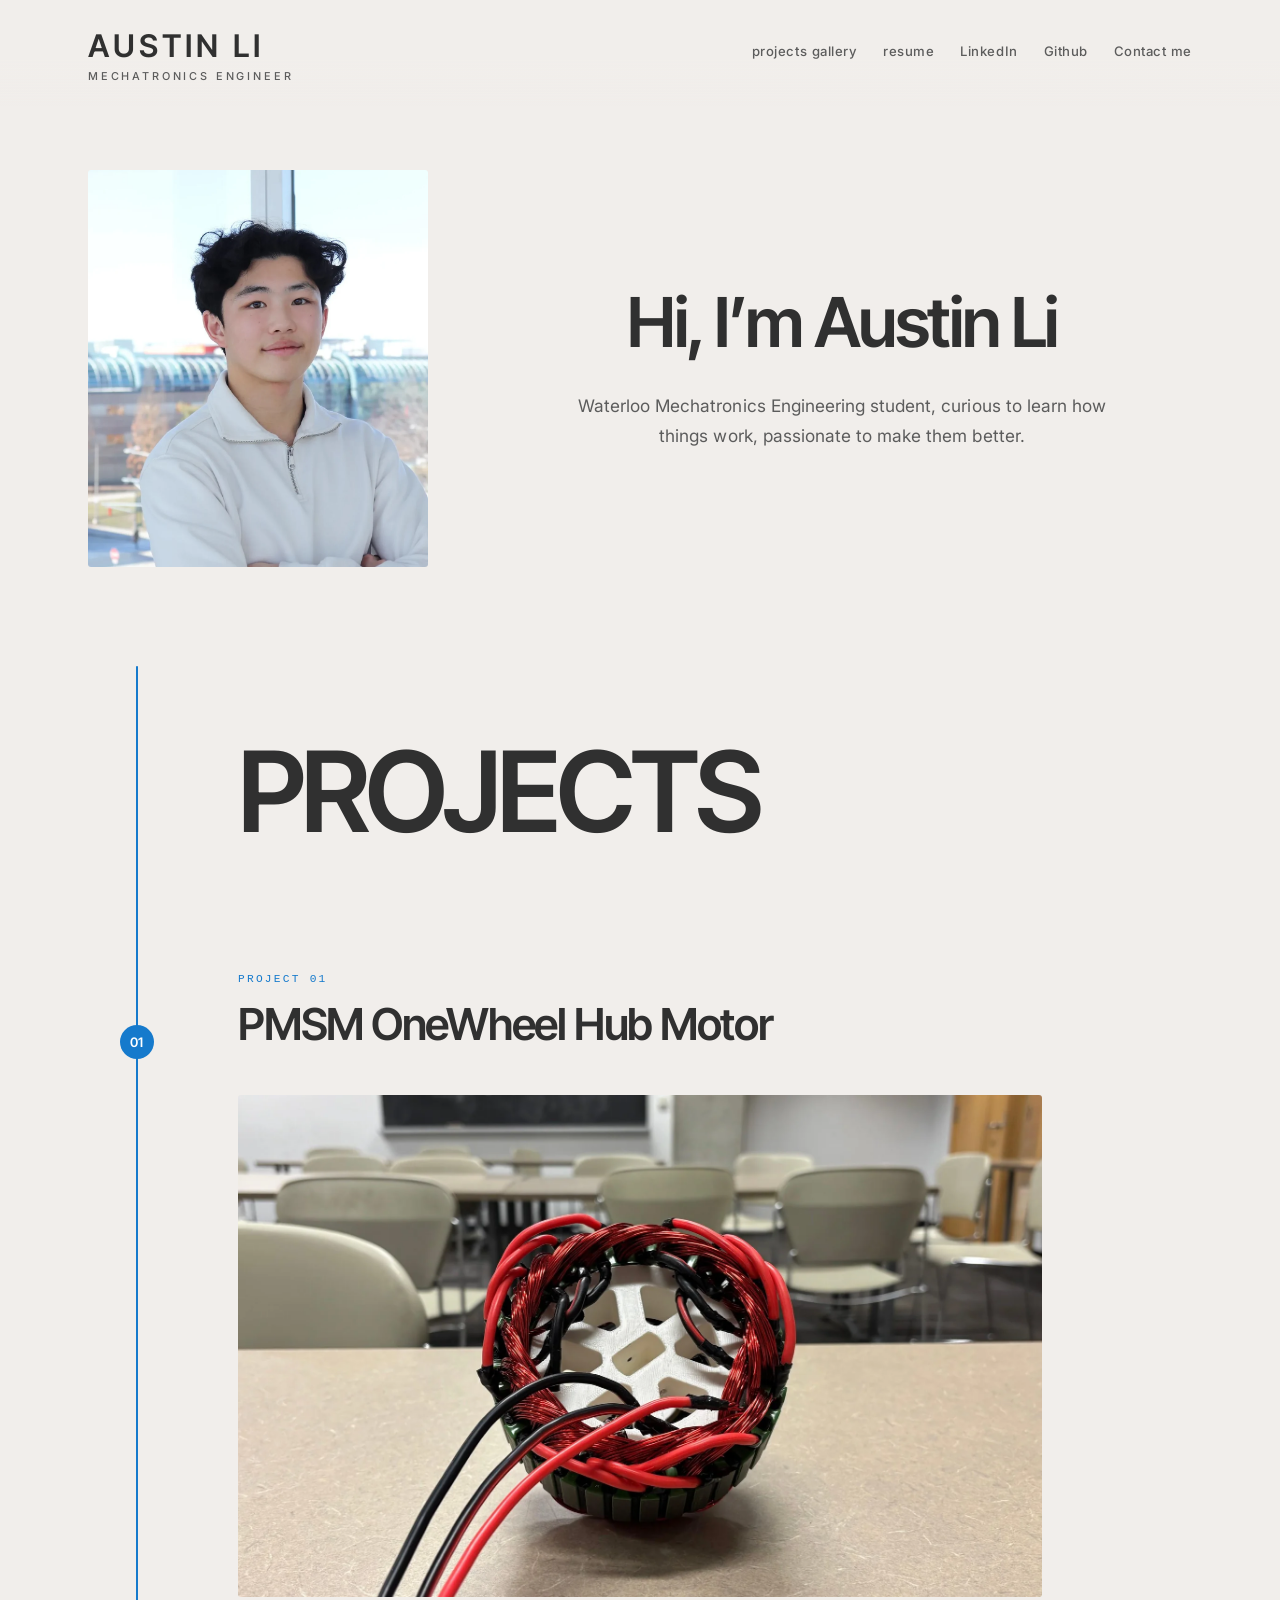
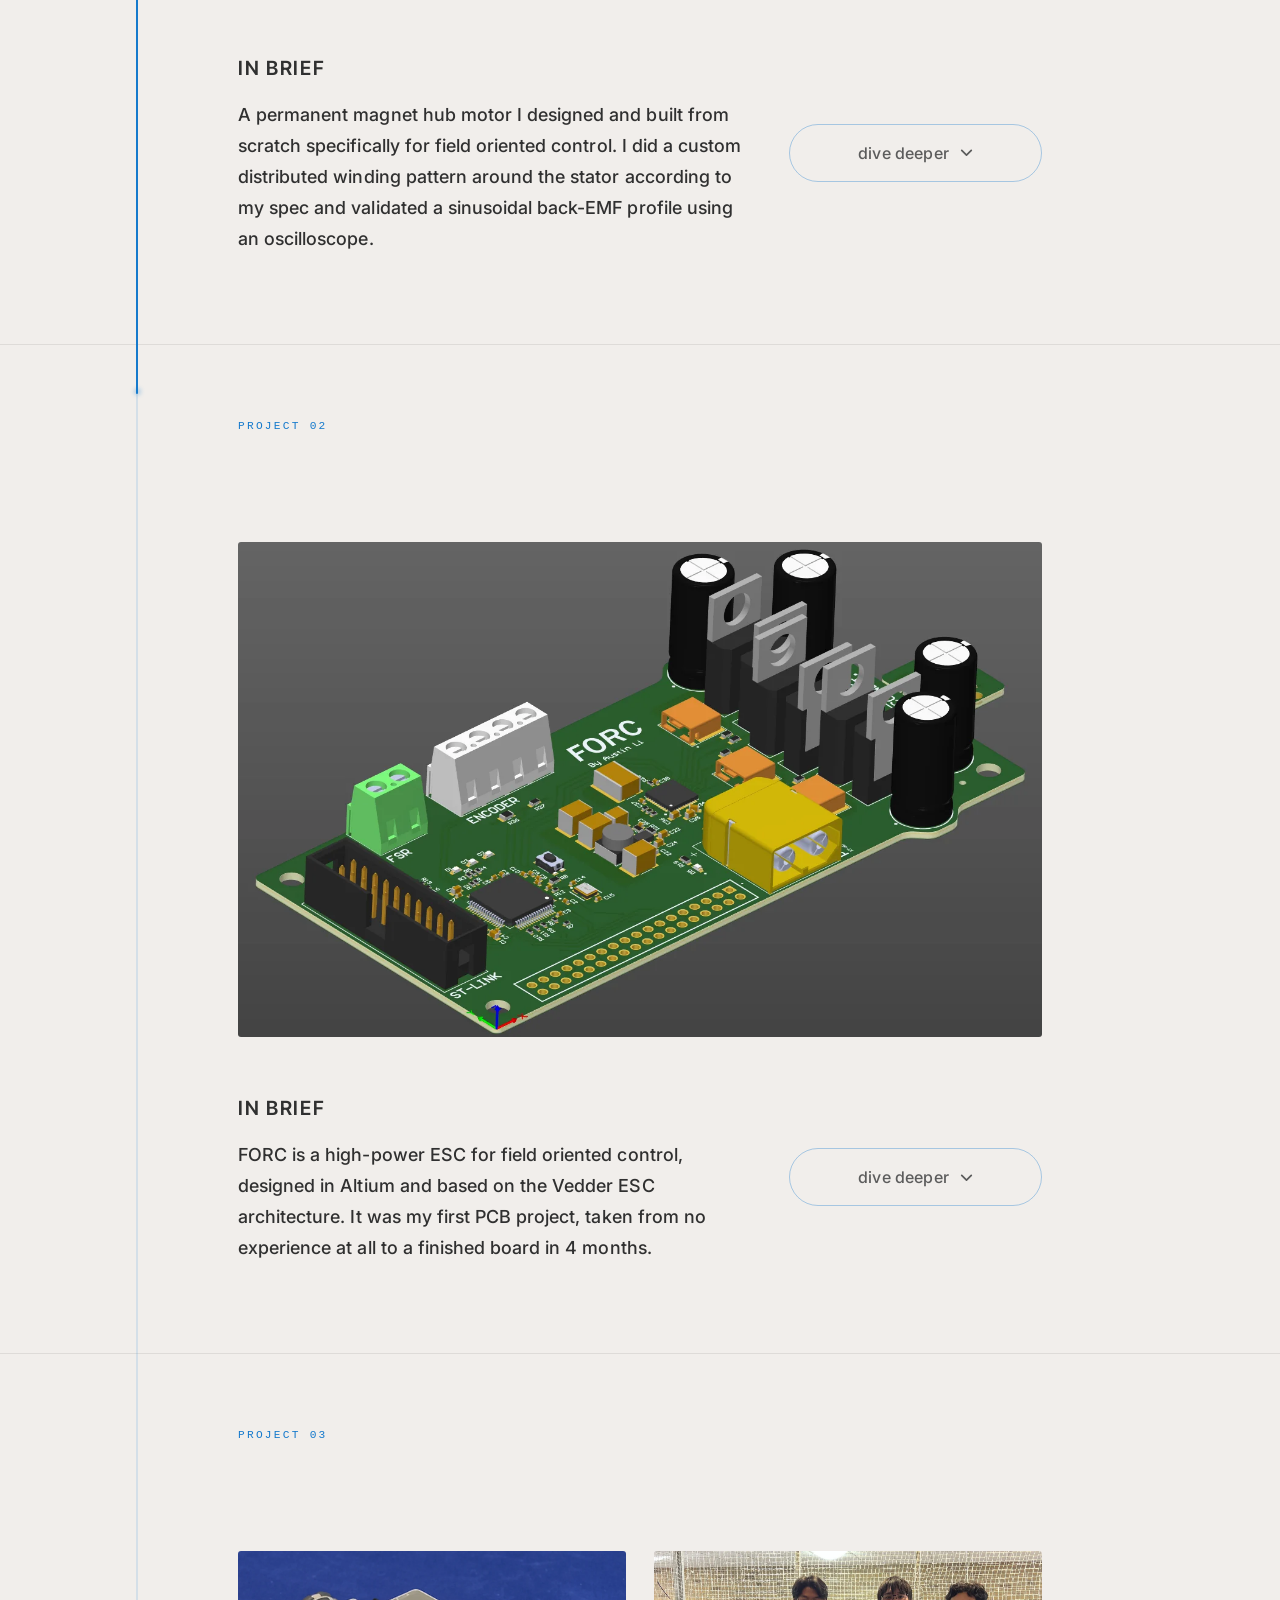
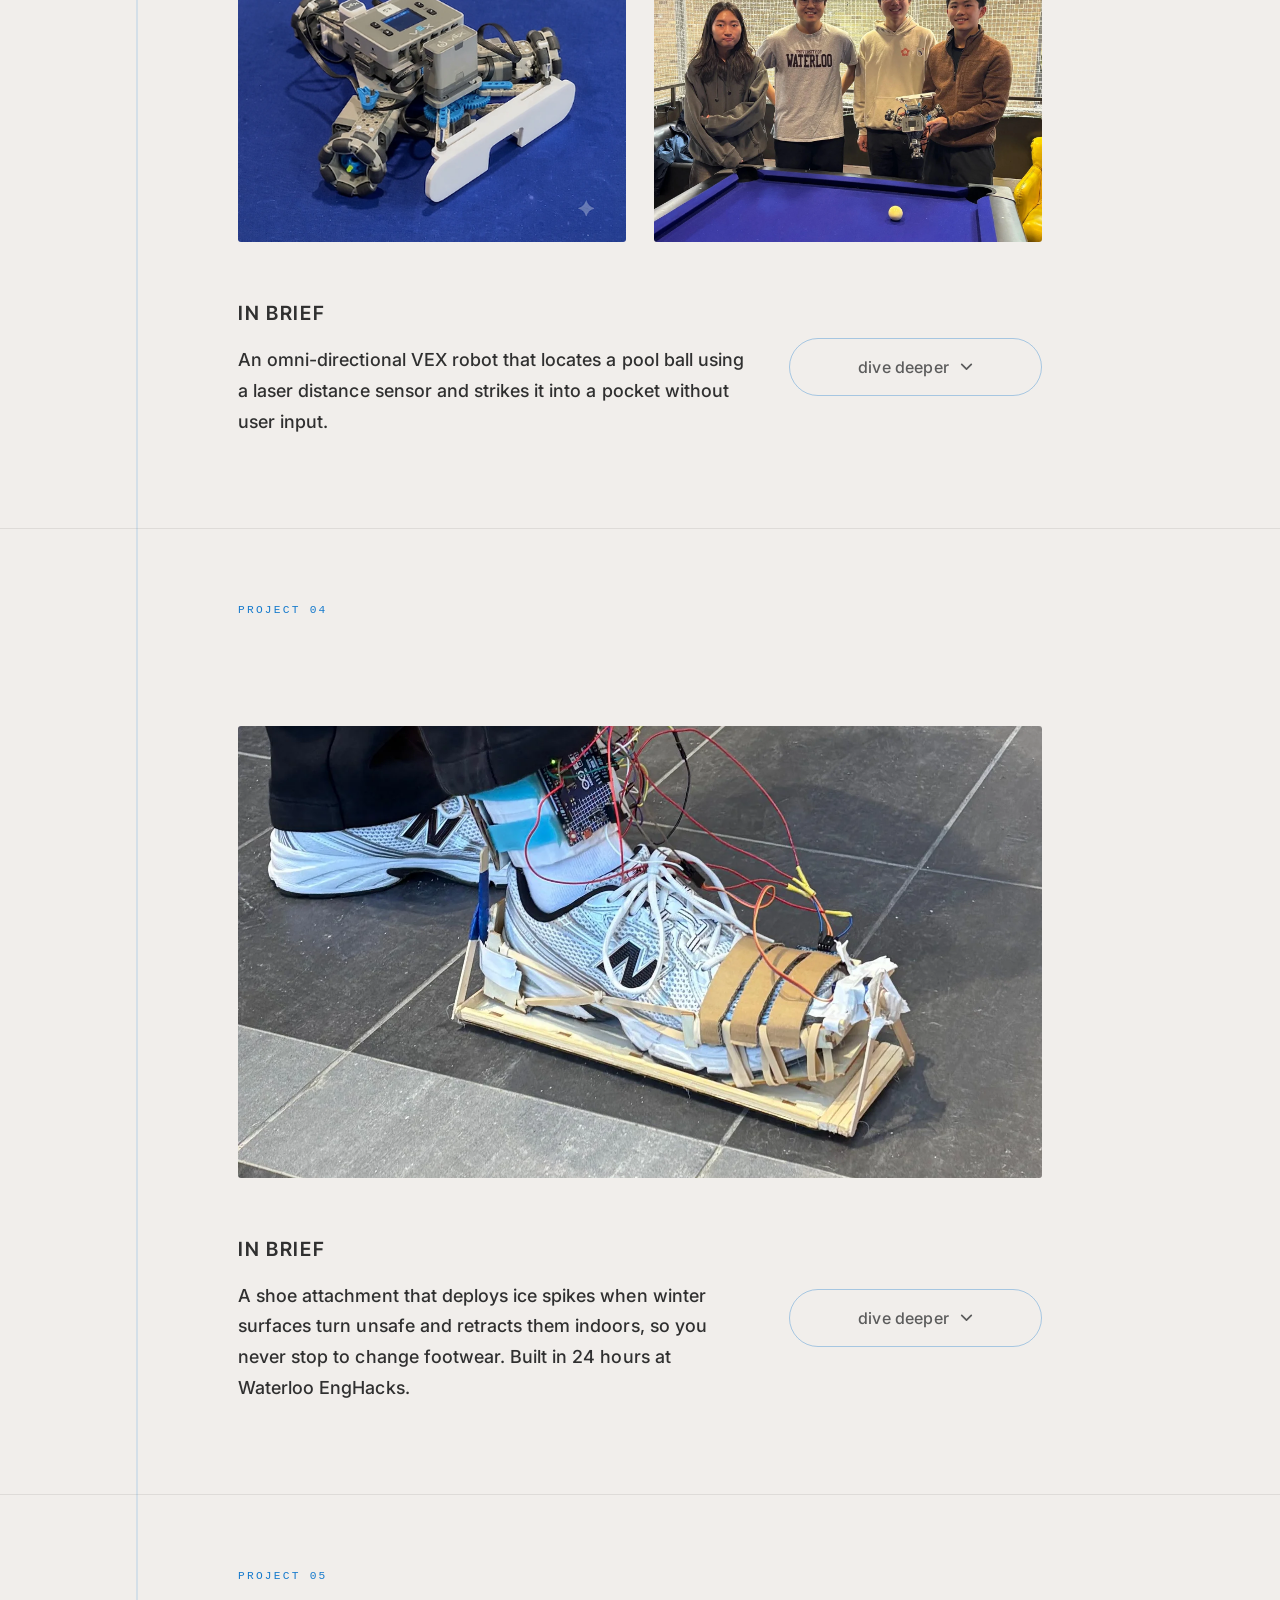
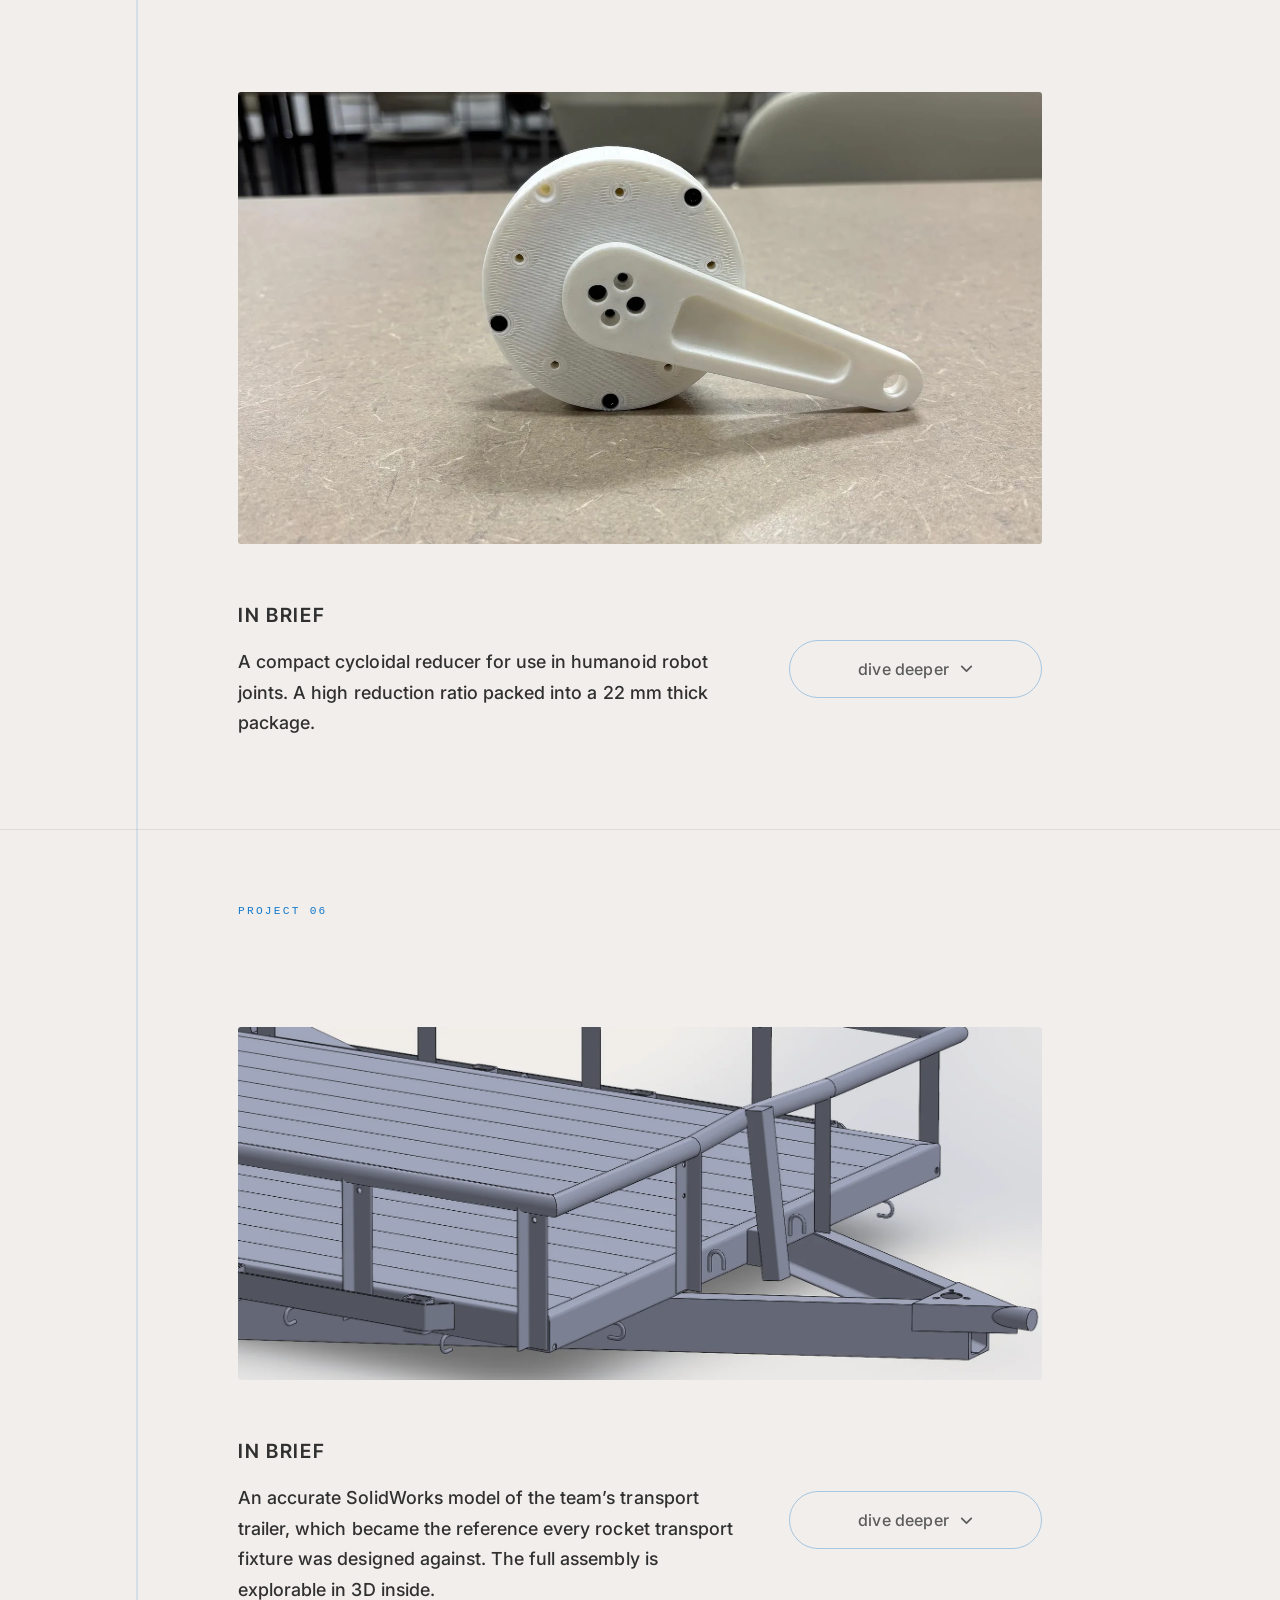
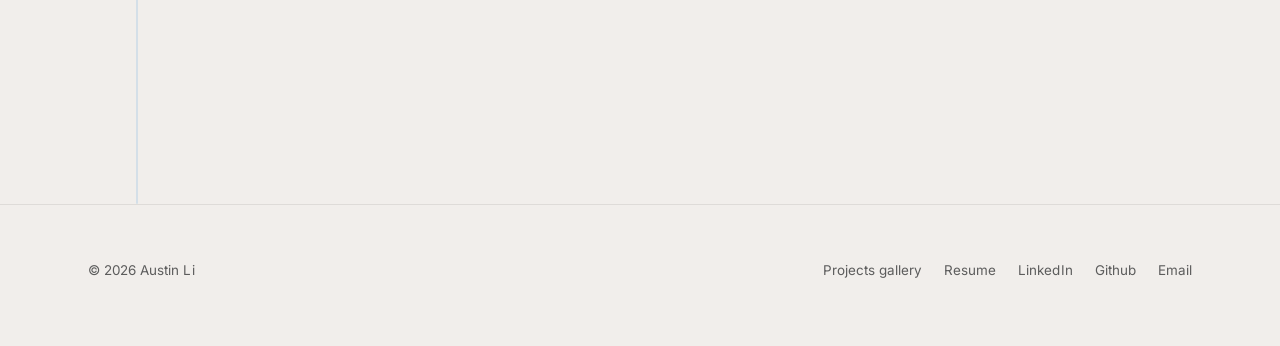
==== commit e6ca5e34: "added simulation section" ====
--- a/index.html
+++ b/index.html
@@ -44,7 +44,7 @@
   <section class="hero wrap">
     <div class="hero__grid reveal">
       <img class="hero__photo" src="assets/img/headshot.webp"
-           alt="Portrait of Austin Li" width="1100" height="1375" fetchpriority="high">
+           alt="Portrait of Austin Li" width="1100" height="1283" fetchpriority="high">
       <div>
         <h1 class="hero__title">Hi, I&rsquo;m Austin Li</h1>
         <p class="hero__lede">Waterloo Mechatronics Engineering student, curious to learn how things work, passionate to make them better.</p>
@@ -112,6 +112,20 @@
     <figure class="">
       <img src="assets/img/p1-winding.webp" alt="Winding diagram for the 36-slot stator: three phases distributed across the slots, with the rotor magnet arcs shown on the outer ring" width="701" height="705" loading="lazy" decoding="async">
       <figcaption>Distributed winding layout calculated for a 36-slot stator, 6-pole rotor.</figcaption>
+    </figure>
+      </div>
+    </div>
+    <h3 class="section-title">Simulation</h3>
+    <p>I created a FEA software to simulate and visualize the magnet field produced by adjacent block magnets. Using this software I proved that block magnets arranged in an arc can create a good approximation of an arc magnet of the same size at close distances. In the regions near the magnets the magnetic field is uniform as it should be.</p>
+    <div class="media-row">
+      <div class="media-row__cell" style="flex:1.1684 1 0">
+    <figure class="">
+      <img src="assets/img/p1-fea-arc.webp" alt="FEA field-line plot of block magnets arranged in an arc, showing the combined field wrapping around the chain of magnets" width="1311" height="1122" loading="lazy" decoding="async">
+    </figure>
+      </div>
+      <div class="media-row__cell" style="flex:1.3361 1 0">
+    <figure class="">
+      <img src="assets/img/p1-fea-ring.webp" alt="FEA vector and magnitude plot of a full ring of block magnets, with a uniform field in the regions close to the magnets" width="1590" height="1190" loading="lazy" decoding="async">
     </figure>
       </div>
     </div>
--- a/assets/css/site.css
+++ b/assets/css/site.css
@@ -193,7 +193,7 @@
 }
 .hero__photo {
   width: 100%;
-  aspect-ratio: 4 / 5;
+  aspect-ratio: 6 / 7;
   object-fit: cover;
   border-radius: 3px;
   filter: saturate(.96);
